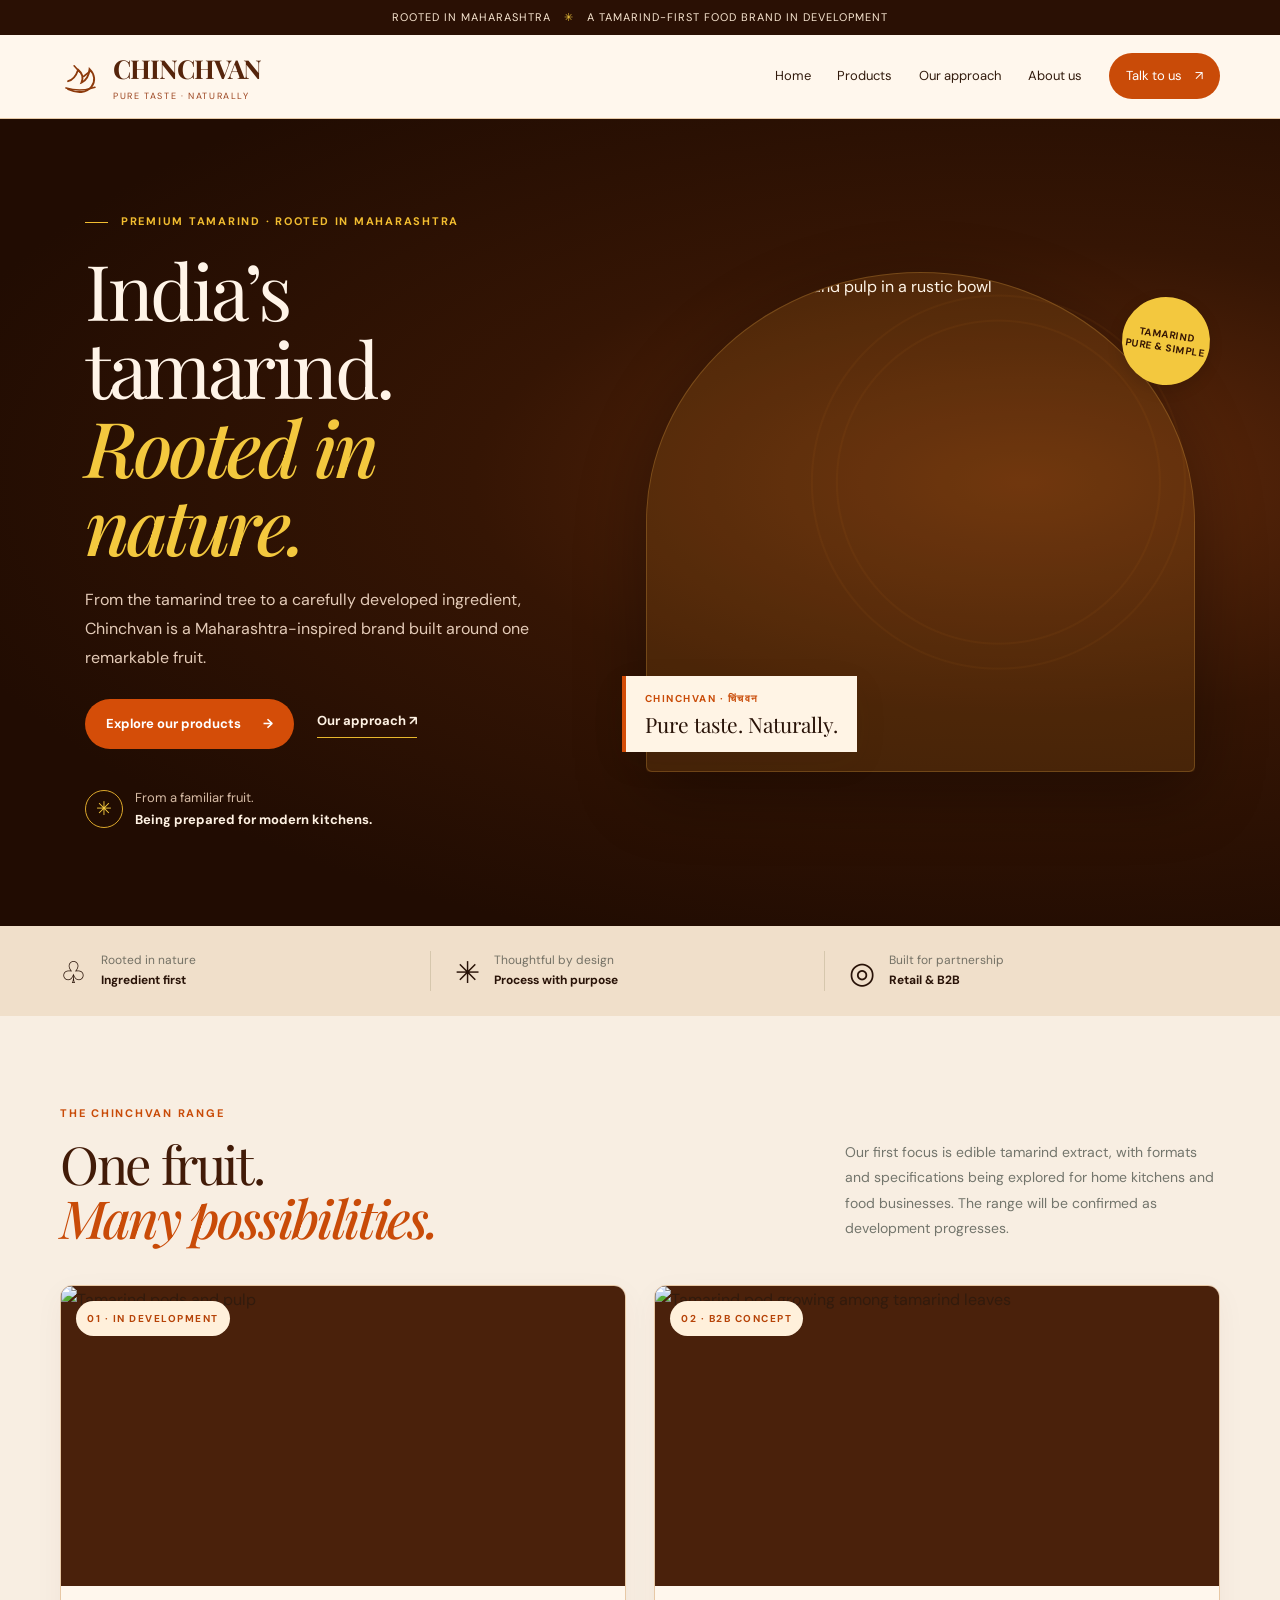
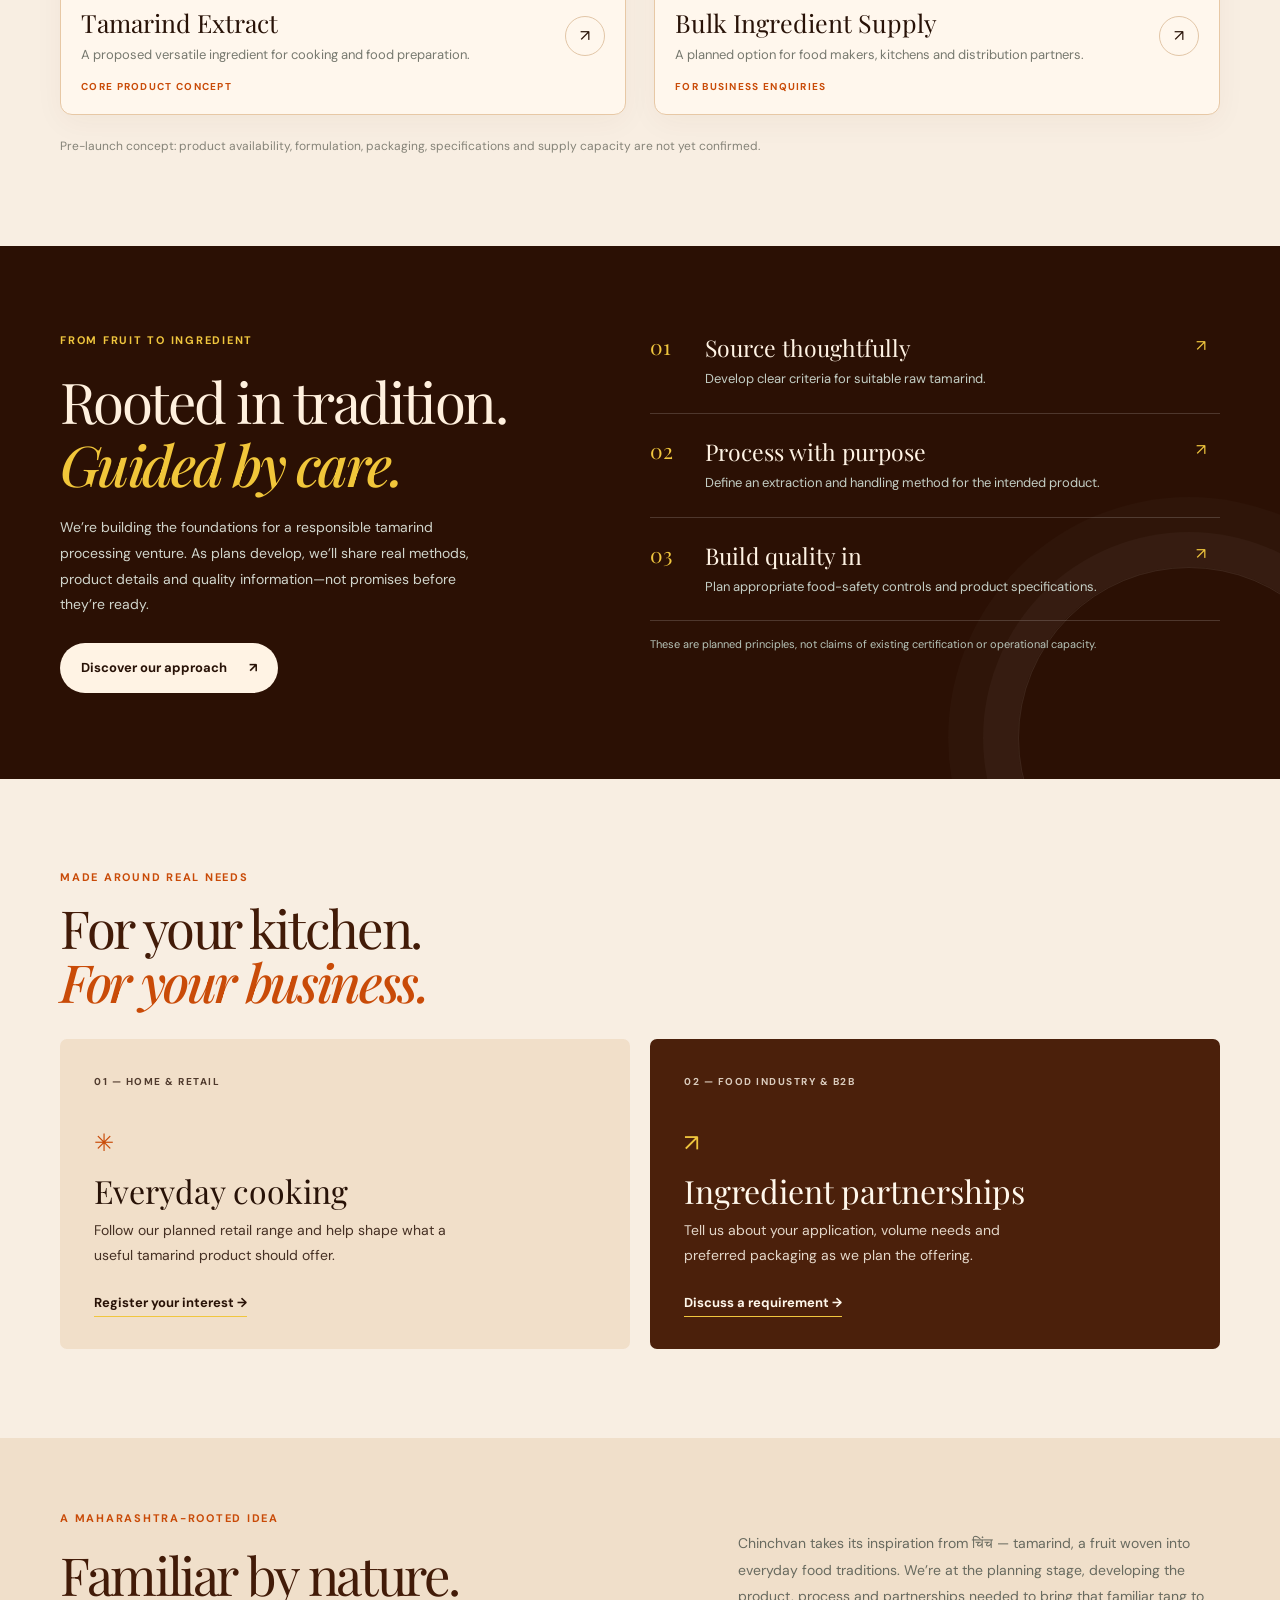
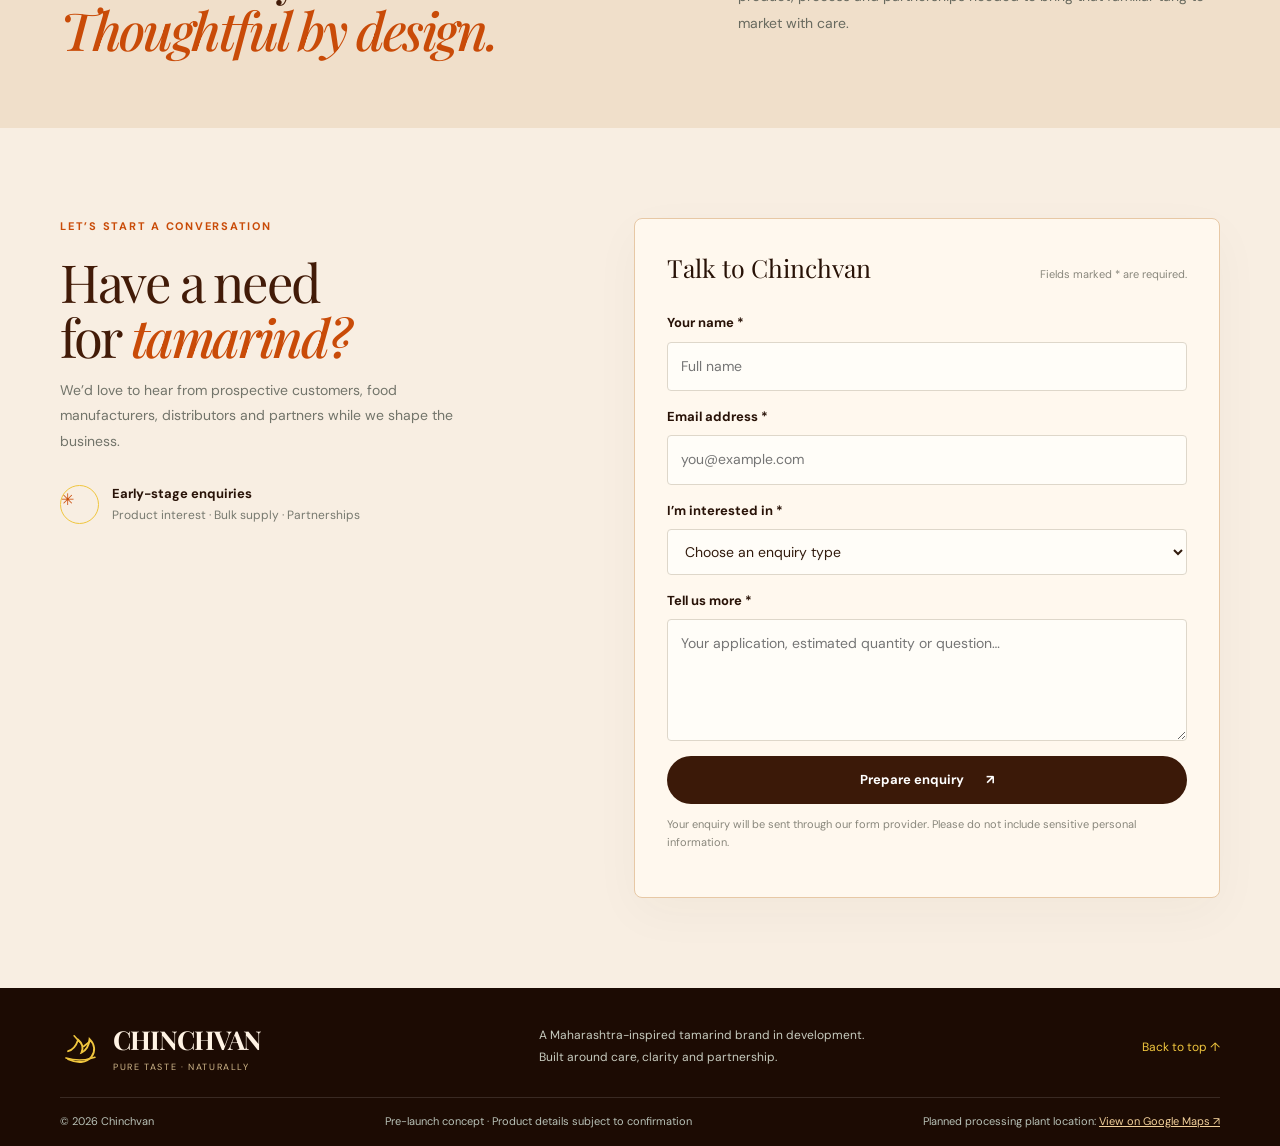
==== index.html @ d528127a "Connect homepage enquiry form to Formspree" ====
<!doctype html>
<html lang="en"><head><meta charset="utf-8"><meta name="viewport" content="width=device-width,initial-scale=1"><meta name="theme-color" content="#173b2b"><meta name="description" content="Chinchvan is a planned Maharashtra-rooted tamarind ingredients brand, being developed for home kitchens and food businesses."><title>Chinchvan | The Goodness of Nature's Tang</title><link rel="preconnect" href="https://fonts.googleapis.com"><link rel="preconnect" href="https://fonts.gstatic.com" crossorigin><link href="https://fonts.googleapis.com/css2?family=DM+Sans:wght@400;500;600;700&family=Playfair+Display:ital,wght@0,500;0,600;0,700;1,500;1,600&display=swap" rel="stylesheet"><link rel="stylesheet" href="styles.css"><script src="script.js" defer></script></head><body>
<div class="announcement">Rooted in Maharashtra <span aria-hidden="true">✳</span> A tamarind-first food brand in development</div>
<header class="site-header"><a class="brand" href="index.html" aria-label="Chinchvan home"><span class="brand-mark" aria-hidden="true"><svg viewBox="0 0 64 64"><path d="M12 39c8-2 12-8 15-17 6 5 8 12 5 19 7-3 11-10 12-20 8 8 9 18 3 26-7 10-22 10-35 4" fill="none" stroke="currentColor" stroke-width="2.8" stroke-linecap="round"/><path d="M9 49c13 4 29 4 43-1M29 25l-8-9m14 16 10-8" fill="none" stroke="currentColor" stroke-width="2.4" stroke-linecap="round"/></svg></span><span class="brand-copy"><strong>CHINCHVAN</strong><small>PURE TASTE · NATURALLY</small></span></a><button class="menu-toggle" aria-label="Open navigation" aria-expanded="false" aria-controls="primary-nav"><span></span><span></span></button><nav class="nav" id="primary-nav" aria-label="Main navigation"><a href="index.html">Home</a><a href="products.html">Products</a><a href="process.html">Our approach</a><a href="about.html">About us</a><a class="nav-cta" href="contact.html">Talk to us <span aria-hidden="true">↗</span></a></nav></header>
<main>
<section class="hero section-wrap" id="home"><div class="hero-copy"><p class="eyebrow"><span></span> PREMIUM TAMARIND · ROOTED IN MAHARASHTRA</p><h1>India’s tamarind.<br><em>Rooted in nature.</em></h1><p class="hero-text">From the tamarind tree to a carefully developed ingredient, Chinchvan is a Maharashtra-inspired brand built around one remarkable fruit.</p><div class="hero-actions"><a class="button button-rust" href="products.html">Explore our products <span aria-hidden="true">→</span></a><a class="text-link" href="process.html">Our approach <span aria-hidden="true">↗</span></a></div><div class="hero-note"><span class="note-icon" aria-hidden="true">✳</span><span>From a familiar fruit.<br><strong>Being prepared for modern kitchens.</strong></span></div></div>
<div class="hero-visual"><img src="https://images.pexels.com/photos/18495829/pexels-photo-18495829.jpeg?auto=compress&cs=tinysrgb&w=1400" alt="Ripe tamarind pods and pulp in a rustic bowl" fetchpriority="high"><div class="image-label"><span>CHINCHVAN · चिंचवन</span><strong>Pure taste. Naturally.</strong></div><span class="visual-stamp">TAMARIND<br>PURE & SIMPLE</span></div></section>
<section class="trust-strip" aria-label="Our intended principles"><div><span class="principle-icon">♧</span><p>Rooted in nature<br><strong>Ingredient first</strong></p></div><div><span class="principle-icon">✳</span><p>Thoughtful by design<br><strong>Process with purpose</strong></p></div><div><span class="principle-icon">◎</span><p>Built for partnership<br><strong>Retail & B2B</strong></p></div></section>
<section class="section section-wrap products-section"><div class="section-heading"><div><p class="eyebrow">THE CHINCHVAN RANGE</p><h2>One fruit.<br><em>Many possibilities.</em></h2></div><p class="section-intro">Our first focus is edible tamarind extract, with formats and specifications being explored for home kitchens and food businesses. The range will be confirmed as development progresses.</p></div>
<div class="product-grid"><article class="product-card"><div class="product-image"><img src="https://images.pexels.com/photos/18495829/pexels-photo-18495829.jpeg?auto=compress&cs=tinysrgb&w=1400" alt="Tamarind pods and pulp" loading="lazy"><span class="product-index">01 · IN DEVELOPMENT</span></div><div class="product-info"><div><h3>Tamarind Extract</h3><p>A proposed versatile ingredient for cooking and food preparation.</p></div><a href="products.html#extract" aria-label="Learn about planned tamarind extract">↗</a></div><span class="product-tag">CORE PRODUCT CONCEPT</span></article>
<article class="product-card"><div class="product-image"><img src="https://images.pexels.com/photos/15095868/pexels-photo-15095868.jpeg?auto=compress&cs=tinysrgb&w=1400" alt="Tamarind pod growing among tamarind leaves" loading="lazy"><span class="product-index">02 · B2B CONCEPT</span></div><div class="product-info"><div><h3>Bulk Ingredient Supply</h3><p>A planned option for food makers, kitchens and distribution partners.</p></div><a href="contact.html#wholesale" aria-label="Discuss planned bulk supply">↗</a></div><span class="product-tag">FOR BUSINESS ENQUIRIES</span></article></div><p class="disclaimer">Pre-launch concept: product availability, formulation, packaging, specifications and supply capacity are not yet confirmed.</p></section>
<section class="process-section"><div class="section-wrap process-layout"><div class="process-copy"><p class="eyebrow eyebrow-light">FROM FRUIT TO INGREDIENT</p><h2>Rooted in tradition.<br><em>Guided by care.</em></h2><p>We’re building the foundations for a responsible tamarind processing venture. As plans develop, we’ll share real methods, product details and quality information—not promises before they’re ready.</p><a class="button button-light" href="process.html">Discover our approach <span aria-hidden="true">↗</span></a></div><div class="process-list"><article><span>01</span><div><h3>Source thoughtfully</h3><p>Develop clear criteria for suitable raw tamarind.</p></div><span class="process-symbol">↗</span></article><article><span>02</span><div><h3>Process with purpose</h3><p>Define an extraction and handling method for the intended product.</p></div><span class="process-symbol">↗</span></article><article><span>03</span><div><h3>Build quality in</h3><p>Plan appropriate food-safety controls and product specifications.</p></div><span class="process-symbol">↗</span></article><p class="process-footnote">These are planned principles, not claims of existing certification or operational capacity.</p></div></div></section>
<section class="section section-wrap audience-section"><div class="section-heading"><div><p class="eyebrow">MADE AROUND REAL NEEDS</p><h2>For your kitchen.<br><em>For your business.</em></h2></div></div><div class="audience-grid"><article class="audience-card audience-retail"><span class="audience-number">01 — HOME & RETAIL</span><div><span class="audience-icon">✳</span><h3>Everyday cooking</h3><p>Follow our planned retail range and help shape what a useful tamarind product should offer.</p><a href="contact.html" class="text-link">Register your interest →</a></div></article><article class="audience-card audience-business"><span class="audience-number">02 — FOOD INDUSTRY & B2B</span><div><span class="audience-icon">↗</span><h3>Ingredient partnerships</h3><p>Tell us about your application, volume needs and preferred packaging as we plan the offering.</p><a href="contact.html#wholesale" class="text-link text-link-light">Discuss a requirement →</a></div></article></div></section>
<section class="about-band"><div class="section-wrap about-layout"><div><p class="eyebrow">A MAHARASHTRA-ROOTED IDEA</p><h2>Familiar by nature.<br><em>Thoughtful by design.</em></h2></div><p>Chinchvan takes its inspiration from चिंच — tamarind, a fruit woven into everyday food traditions. We’re at the planning stage, developing the product, process and partnerships needed to bring that familiar tang to market with care.</p></div></section>
<section class="section section-wrap contact-section"><div class="contact-copy"><p class="eyebrow">LET’S START A CONVERSATION</p><h2>Have a need<br>for <em>tamarind?</em></h2><p>We’d love to hear from prospective customers, food manufacturers, distributors and partners while we shape the business.</p><div class="contact-detail"><span class="contact-icon">✳</span><div><strong>Early-stage enquiries</strong><span>Product interest · Bulk supply · Partnerships</span></div></div></div><form class="enquiry-form" id="enquiry-form" action="https://formspree.io/f/mljgzvlg" method="POST"><div class="form-heading"><h3>Talk to Chinchvan</h3><p>Fields marked * are required.</p></div><div class="field-row"><label for="name">Your name *</label><input id="name" name="name" autocomplete="name" required maxlength="100" placeholder="Full name"></div><div class="field-row"><label for="email">Email address *</label><input id="email" name="email" type="email" autocomplete="email" required maxlength="254" placeholder="you@example.com"></div><div class="field-row"><label for="enquiry-type">I’m interested in *</label><select id="enquiry-type" name="enquiryType" required><option value="">Choose an enquiry type</option><option>Retail product updates</option><option>Bulk / wholesale supply</option><option>Distribution partnership</option><option>Other collaboration</option></select></div><div class="field-row"><label for="message">Tell us more *</label><textarea id="message" name="message" rows="4" required maxlength="2000" placeholder="Your application, estimated quantity or question…"></textarea></div><button class="button button-dark form-submit" type="submit">Prepare enquiry <span aria-hidden="true">↗</span></button><p class="form-note">Your enquiry will be sent through our form provider. Please do not include sensitive personal information.</p><p class="form-status" id="form-status" role="status" aria-live="polite"></p></form></section>
</main><footer class="site-footer"><div class="footer-main section-wrap"><a class="brand brand-footer" href="index.html"><span class="brand-mark" aria-hidden="true"><svg viewBox="0 0 64 64"><path d="M12 39c8-2 12-8 15-17 6 5 8 12 5 19 7-3 11-10 12-20 8 8 9 18 3 26-7 10-22 10-35 4" fill="none" stroke="currentColor" stroke-width="2.8" stroke-linecap="round"/><path d="M9 49c13 4 29 4 43-1M29 25l-8-9m14 16 10-8" fill="none" stroke="currentColor" stroke-width="2.4" stroke-linecap="round"/></svg></span><span class="brand-copy"><strong>CHINCHVAN</strong><small>PURE TASTE · NATURALLY</small></span></a><p>A Maharashtra-inspired tamarind brand in development.<br>Built around care, clarity and partnership.</p><a href="#home" class="back-top">Back to top ↑</a></div><div class="footer-bottom section-wrap"><span>© <span id="year"></span> Chinchvan</span><span>Pre-launch concept · Product details subject to confirmation</span><span class="footer-location">Planned processing plant location: <a href="https://maps.app.goo.gl/dBWkEn4kWR463iwU6" target="_blank" rel="noopener noreferrer">View on Google Maps ↗</a></span></div></footer></body></html>
---- styles.css ----
:root{--forest:#173b2b;--deep:#0f2c20;--ivory:#fbf5e8;--paper:#fffaf0;--rust:#9b431e;--gold:#d8a45e;--tamarind:#552a1d;--ink:#243126;--muted:#6c7165;--line:#ded3bf;--serif:"Playfair Display",Georgia,serif;--sans:"DM Sans",Arial,sans-serif;--wrap:1180px}*{box-sizing:border-box}html{scroll-behavior:smooth;scroll-padding-top:100px}body{margin:0;background:var(--paper);color:var(--ink);font:15px/1.65 var(--sans);-webkit-font-smoothing:antialiased}img{display:block;max-width:100%}a{color:inherit;text-decoration:none}button,input,textarea,select{font:inherit}.announcement{padding:7px 18px;text-align:center;background:var(--deep);color:#fff3df;font-size:10px;letter-spacing:.11em;text-transform:uppercase}.announcement span{color:var(--gold);padding:0 9px}.site-header{height:84px;display:flex;align-items:center;justify-content:space-between;padding:0 max(28px,calc((100% - var(--wrap))/2));background:var(--paper);position:sticky;top:0;z-index:20;border-bottom:1px solid #173b2b12}.brand{display:inline-flex;align-items:center;gap:10px}.brand-mark{width:43px;height:43px;display:grid;place-items:center;color:var(--forest)}.brand-mark svg{width:100%;height:100%;fill:none}.brand-copy{display:grid;line-height:1.15;gap:5px}.brand-copy strong{font:700 25px var(--serif);letter-spacing:-.04em;color:var(--forest)}.brand-copy small{font-size:8px;letter-spacing:.18em;color:var(--tamarind)}.nav{display:flex;align-items:center;gap:30px;font-size:12px}.nav>a:not(.nav-cta):hover,.text-link:hover{color:var(--rust)}.nav-cta{background:var(--forest);color:white;padding:12px 18px;border-radius:30px}.nav-cta span{padding-left:10px}.menu-toggle{display:none}.section-wrap{width:min(var(--wrap),calc(100% - 64px));margin-inline:auto}.hero{display:grid;grid-template-columns:.86fr 1.14fr;gap:48px;align-items:center;padding-top:48px;padding-bottom:55px;min-height:560px}.hero-copy{padding:18px 0}.eyebrow{font-size:10px;font-weight:700;letter-spacing:.16em;color:var(--rust);margin:0 0 19px}.eyebrow>span{display:inline-block;width:23px;height:1px;background:var(--rust);vertical-align:middle;margin-right:8px}.hero h1,.section-heading h2,.process-copy h2,.about-layout h2,.contact-copy h2{font:clamp(46px,5.1vw,72px)/1.04 var(--serif);letter-spacing:-.045em;margin:0;color:var(--forest)}h1 em,h2 em{font-weight:500;color:var(--rust)}.hero-text{max-width:430px;color:#646b5f;font-size:14px;line-height:1.9;margin:23px 0 26px}.hero-actions{display:flex;align-items:center;gap:23px;flex-wrap:wrap}.button{display:inline-flex;align-items:center;justify-content:center;gap:22px;padding:14px 20px;border:1px solid transparent;font-size:11px;font-weight:700;cursor:pointer;transition:transform .2s,background .2s;border-radius:30px}.button:hover{transform:translateY(-2px)}.button-dark{background:var(--forest);color:white}.button-rust{background:var(--rust);color:white}.button-rust:hover{background:#7e3518}.button-light{background:var(--ivory);color:var(--forest)}.text-link{font-size:11px;font-weight:700;border-bottom:1px solid var(--gold);padding-bottom:5px}.hero-note{display:flex;align-items:center;gap:12px;margin-top:38px;color:#77796f;font-size:11px;line-height:1.7}.hero-note strong{color:var(--forest)}.note-icon{display:grid;place-items:center;width:38px;height:38px;border:1px solid var(--gold);border-radius:50%;color:var(--rust);font-size:19px}.hero-visual{height:450px;position:relative}.hero-visual:before{content:"";position:absolute;inset:18px -12px -12px 18px;background:#e7d8b9;border-radius:48% 4px 4px 4px}.hero-visual>img{position:relative;width:100%;height:100%;object-fit:cover;border-radius:48% 4px 4px 4px;box-shadow:0 22px 50px #37251718}.image-label{position:absolute;left:-20px;bottom:18px;background:var(--ivory);padding:15px 23px;min-width:220px;box-shadow:0 10px 35px #33271912}.image-label span,.product-index{display:block;font-size:8px;letter-spacing:.15em;color:var(--rust);font-weight:700}.image-label strong{display:block;font:20px var(--serif);color:var(--forest);margin-top:3px}.visual-stamp{position:absolute;right:-15px;top:25px;width:82px;height:82px;border-radius:50%;background:var(--gold);color:var(--deep);display:grid;place-items:center;text-align:center;font-size:9px;font-weight:700;line-height:1.3;letter-spacing:.06em;transform:rotate(9deg);box-shadow:0 5px 15px #0002}.trust-strip{display:grid;grid-template-columns:repeat(3,1fr);background:#efe5d1;padding:23px max(32px,calc((100% - var(--wrap))/2));gap:24px}.trust-strip>div{display:flex;align-items:center;gap:14px;border-right:1px solid #d6c7ad}.trust-strip>div:last-child{border:0}.principle-icon{font:30px var(--serif);color:var(--forest)}.trust-strip p{font-size:11px;line-height:1.5;color:#747165;margin:0}.trust-strip strong{color:var(--forest)}.section{padding-top:92px;padding-bottom:92px}.section-heading{display:flex;justify-content:space-between;align-items:end;gap:40px;margin-bottom:36px}.section-heading .eyebrow{margin-bottom:13px}.section-heading h2,.about-layout h2,.contact-copy h2{font-size:clamp(39px,4.1vw,56px)}.section-intro{max-width:375px;color:#73756c;font-size:12px;line-height:1.9;margin:0 0 4px}.product-grid{display:grid;grid-template-columns:1fr 1fr;gap:25px}.product-card{min-width:0;background:#fffdf7;border-radius:10px;overflow:hidden;box-shadow:0 8px 30px #56331a0b}.product-image{height:285px;position:relative;overflow:hidden;background:#e5ddce}.product-image img{width:100%;height:100%;object-fit:cover;transition:transform .6s}.product-card:hover .product-image img{transform:scale(1.04)}.product-index{position:absolute;top:15px;left:15px;background:var(--paper);padding:9px 11px;border-radius:20px}.product-info{display:flex;justify-content:space-between;gap:20px;padding:17px 18px 10px}.product-info h3{font:23px var(--serif);color:var(--forest);margin:0 0 5px}.product-info p{font-size:11px;color:#77796f;margin:0}.product-info>a{flex-shrink:0;align-self:center;display:grid;place-items:center;border:1px solid var(--line);width:35px;height:35px;border-radius:50%;color:var(--forest)}.product-tag{display:block;padding:0 18px 17px;font-size:8px;letter-spacing:.13em;color:var(--rust);font-weight:700}.disclaimer{margin:21px 0 0;font-size:10px;color:#858378}.process-section{background:var(--forest);color:var(--ivory);padding:82px 0;position:relative;overflow:hidden}.process-section:after{content:"";position:absolute;right:-80px;bottom:-130px;width:340px;height:340px;border:1px solid #ffffff17;border-radius:50%;box-shadow:0 0 0 35px #ffffff08,0 0 0 70px #ffffff05;pointer-events:none}.process-layout{display:grid;grid-template-columns:.9fr 1fr;gap:80px;position:relative;z-index:1}.eyebrow-light{color:var(--gold)}.process-copy h2{font:clamp(39px,4vw,54px)/1.12 var(--serif);color:var(--ivory);margin:0 0 20px}.process-copy h2 em{color:#e0b87c}.process-copy>p:not(.eyebrow){max-width:420px;color:#d1d5cc;font-size:12px;line-height:1.9;margin-bottom:25px}.process-list article{display:grid;grid-template-columns:35px 1fr 25px;gap:15px;padding:20px 0;border-bottom:1px solid #ffffff2a}.process-list article:first-child{padding-top:0}.process-list article>span:first-child{font:21px var(--serif);color:var(--gold)}.process-list h3{font:21px var(--serif);margin:0 0 5px;color:var(--ivory)}.process-list p{margin:0;color:#c4cec5;font-size:11px;line-height:1.8}.process-symbol{color:var(--gold)}.process-list .process-footnote{font-size:9px;color:#b7c4b9;margin-top:14px}.audience-section{padding-bottom:90px}.audience-section .section-heading{margin-bottom:30px}.audience-grid{display:grid;grid-template-columns:1fr 1fr;gap:20px}.audience-card{min-height:300px;padding:24px 27px;display:flex;flex-direction:column;justify-content:space-between;border-radius:7px}.audience-retail{background:#efe5d1;color:var(--forest)}.audience-business{background:var(--tamarind);color:#fff7eb}.audience-number{font-size:8px;letter-spacing:.15em;font-weight:700;opacity:.8}.audience-card>div{max-width:360px}.audience-icon{font-size:24px;color:var(--rust)}.audience-business .audience-icon{color:var(--gold)}.audience-card h3{font:30px var(--serif);margin:8px 0}.audience-card p{font-size:11px;line-height:1.85;opacity:.85;margin:0 0 19px}.text-link-light{color:#fff7eb;border-color:var(--gold)}.about-band{background:#efe5d1;padding:68px 0}.about-layout{display:grid;grid-template-columns:1fr .8fr;gap:70px;align-items:center}.about-layout h2{margin:0}.about-layout>p{font-size:12px;line-height:2;color:#686a5f;margin:0}.contact-section{display:grid;grid-template-columns:.85fr 1fr;gap:85px;align-items:start}.contact-copy>p:not(.eyebrow){max-width:400px;color:#72746a;font-size:12px;line-height:1.9}.contact-detail{display:flex;gap:13px;align-items:center;margin-top:28px}.contact-icon{display:grid;place-items:center;width:39px;height:39px;border:1px solid var(--gold);border-radius:50%;color:var(--rust)}.contact-detail strong,.contact-detail span{display:block}.contact-detail strong{font-size:11px;color:var(--forest)}.contact-detail div span{font-size:10px;color:#77796f}.enquiry-form{background:#fffdf8;padding:27px;border:1px solid #e8dfcf;border-radius:8px;box-shadow:0 15px 50px #432d1609}.form-heading{display:flex;justify-content:space-between;align-items:baseline;gap:15px;margin-bottom:18px}.form-heading h3{font:23px var(--serif);color:var(--forest);margin:0}.form-heading p,.form-note{font-size:9px;color:#89877c}.field-row{display:grid;gap:6px;margin-bottom:13px}.field-row label{font-size:10px;font-weight:700;color:var(--forest)}.field-row input,.field-row textarea,.field-row select{width:100%;border:1px solid #ded7ca;background:#fffdf8;padding:11px 12px;border-radius:4px;font-size:11px;color:var(--ink);outline-color:var(--gold)}.field-row textarea{resize:vertical}.form-submit{width:100%;border:0}.form-note{line-height:1.7;margin-bottom:0}.form-status{font-size:11px;color:var(--forest)}.site-footer{background:var(--deep);color:#f8f0e1;padding:30px 0 0}.footer-main{display:flex;align-items:center;justify-content:space-between;gap:25px;padding-bottom:25px}.brand-footer .brand-copy strong{color:var(--ivory)}.brand-footer .brand-copy small{color:#d2b98c}.brand-footer .brand-mark{color:var(--gold)}.footer-main>p{font-size:10px;line-height:1.8;color:#c7cbbf;margin:0}.back-top{font-size:10px;color:var(--gold)}.footer-bottom{border-top:1px solid #ffffff20;display:flex;justify-content:space-between;gap:15px;flex-wrap:wrap;padding-top:14px;padding-bottom:15px;font-size:9px;color:#b8c1b7}.footer-location a{text-decoration:underline;color:#f3d19b}.inner-hero{background:#efe5d1;padding:50px 0 55px}.inner-hero h1{font:clamp(42px,5vw,62px)/1.1 var(--serif);color:var(--forest);letter-spacing:-.04em;margin:12px 0 18px}.inner-hero h1 em{color:var(--rust)}.inner-hero .lead{max-width:680px;color:#696c60;font-size:13px;line-height:1.9}.breadcrumb{font-size:10px;color:#77796f;margin-bottom:27px}.breadcrumb a{text-decoration:underline}.content-section{padding:60px 0}.product-detail-grid,.content-grid{display:grid;grid-template-columns:repeat(2,minmax(0,1fr));gap:24px}.product-detail{border:1px solid var(--line);background:#fffdf7;border-radius:8px;overflow:hidden}.product-detail>img{width:100%;height:280px;object-fit:cover}.product-detail-body{padding:24px}.product-detail-body h2,.page-split h2{font:32px var(--serif);color:var(--forest);margin:9px 0 12px}.product-detail-body p,.product-detail-body li,.page-split p{font-size:12px;line-height:1.9;color:#686b60}.product-detail-body ul{padding-left:18px;margin:15px 0 20px}.status-note{margin-top:24px;background:#efe5d1;padding:16px 18px;font-size:11px;line-height:1.8;color:#5f6257;border-left:3px solid var(--rust)}.callout{margin:10px 0 60px;background:var(--forest);color:var(--ivory);padding:32px;display:flex;justify-content:space-between;align-items:center;gap:24px;border-radius:8px}.callout h2{font:30px var(--serif);margin:0 0 6px}.callout p{font-size:11px;color:#d2d6ca;margin:0}.page-split{display:grid;grid-template-columns:1fr 1fr;gap:48px;align-items:center}.page-split img{width:100%;height:360px;object-fit:cover;border-radius:8px}.content-grid{grid-template-columns:repeat(3,minmax(0,1fr));margin-top:20px}.info-card{background:#fffdf7;padding:24px;border:1px solid var(--line);border-radius:7px}.info-card .card-number{font:25px var(--serif);color:var(--rust)}.info-card h3{font:22px var(--serif);color:var(--forest);margin:10px 0 6px}.info-card p{font-size:11px;line-height:1.8;color:#6c7165;margin:0}.contact-page-grid{display:grid;grid-template-columns:.8fr 1fr;gap:40px}.contact-panel{background:var(--forest);color:var(--ivory);padding:30px;border-radius:8px}.contact-panel h2{font:34px var(--serif);margin:0 0 15px}.contact-panel p:not(.eyebrow){font-size:12px;line-height:1.9;color:#d3d8cd}.contact-panel+.enquiry-form{margin:0}.menu-toggle span{display:block;width:22px;height:2px;background:var(--forest);margin:5px}@media(max-width:800px){.site-header{height:74px;padding:0 22px}.menu-toggle{display:block;border:0;background:transparent;padding:8px}.nav{display:none;position:absolute;top:74px;left:0;right:0;background:var(--paper);padding:20px 24px 25px;align-items:stretch;gap:17px;flex-direction:column;border-bottom:1px solid var(--line)}.nav.is-open{display:flex}.nav-cta{text-align:center}.section-wrap{width:calc(100% - 40px)}.hero{grid-template-columns:1fr;gap:28px;padding-top:37px;padding-bottom:45px}.hero h1{font-size:clamp(48px,12vw,68px)}.hero-visual{height:350px;margin-left:10px}.hero-note{margin-top:28px}.trust-strip{padding:22px 20px;gap:12px}.trust-strip>div{gap:8px}.principle-icon{font-size:24px}.trust-strip p{font-size:9px}.section{padding-top:62px;padding-bottom:62px}.section-heading{display:block}.section-intro{margin-top:20px}.product-grid,.audience-grid,.process-layout,.about-layout,.contact-section,.page-split,.contact-page-grid{grid-template-columns:1fr;gap:25px}.product-image{height:245px}.process-section{padding:58px 0}.process-layout{gap:35px}.audience-card{min-height:270px}.about-band{padding:48px 0}.contact-section{gap:30px}.footer-main{align-items:flex-start;flex-wrap:wrap}.footer-main>p{order:3;flex-basis:100%}.footer-bottom{display:grid;gap:8px}.inner-hero{padding:35px 0 40px}.content-section{padding:40px 0}.product-detail-grid,.content-grid{grid-template-columns:1fr}.product-detail>img{height:230px}.page-split img{height:270px}.callout{margin:10px 20px 40px;padding:24px;align-items:flex-start;flex-direction:column}.contact-page-grid{gap:22px}.enquiry-form{padding:20px}}@media(prefers-reduced-motion:reduce){html{scroll-behavior:auto}*,*::before,*::after{transition:none!important}}
/* Chinchvan tamarind-only visual direction */
:root{--forest:#281207;--deep:#1c0b03;--ivory:#fff3e4;--paper:#f8eee2;--rust:#c94b08;--gold:#f0c63e;--tamarind:#421b08;--ink:#321b0d;--line:#e2c6a7}
.announcement{background:#2a1004;color:#f8e6d1}.announcement span{color:#f0c63e}
.site-header{background:#fff7ed;border-bottom-color:#e6c9a7}
.brand-copy strong{color:#55240b}.brand-copy small{color:#9b431e}.brand-mark{color:#8d3a0c}
.nav-cta{background:#c94b08}.nav>a:not(.nav-cta):hover,.text-link:hover{color:#c94b08}
.hero{position:relative;isolation:isolate;max-width:none;width:100%;padding:58px max(32px,calc((100% - 1110px)/2)) 70px;grid-template-columns:.95fr 1.05fr;gap:58px;background:radial-gradient(ellipse at 80% 45%,#612a0b 0,#351504 38%,#210c02 78%);color:#fff5e8;overflow:hidden}
.hero:before{content:"";position:absolute;z-index:-1;inset:0;background:radial-gradient(circle at 78% 45%,transparent 0 160px,#d77b1810 161px 162px,transparent 163px 185px,#d77b1810 186px 187px,transparent 188px);pointer-events:none}
.hero h1{color:#fff4e8;font-size:clamp(52px,6vw,80px)}.hero h1 em{color:#f3c83e}.hero .eyebrow{color:#f2bd30}.hero .eyebrow>span{background:#f2bd30}
.hero-text{color:#e4cbb8;font-size:15px}.hero-note{color:#d6bba5}.hero-note strong{color:#fff2e3}.note-icon{border-color:#dba72b;color:#f3c83e}
.hero .text-link{color:#fff2e3;border-color:#e8b82d}.hero .button-rust{background:#d44d08}.hero-visual{height:490px}.hero-visual:before{inset:0;background:#c27c23;border-radius:50% 50% 4px 4px;opacity:.16}
.hero-visual>img{border-radius:50% 50% 6px 6px;object-position:center;box-shadow:0 20px 70px #0005;border:1px solid #c48c3b55}
.image-label{left:-24px;bottom:20px;background:#fff4e5;border-left:4px solid #d44d08}.visual-stamp{background:#f3c83e;color:#351504}
.trust-strip{background:#f0dfca}.section-heading h2,.about-layout h2,.contact-copy h2{color:#421b08}h1 em,h2 em{color:#c94b08}
.product-card{border:1px solid #e7c8a5;background:#fff7ed;border-radius:12px}.product-image{background:#4a210b}.product-image img{object-position:center 42%}.product-index{background:#fff0db;color:#b64308}
.process-section{background:#2b1004}.process-copy h2{color:#fff0de}.process-copy h2 em{color:#f1c63a}
.audience-retail{background:#f1dfc9}.audience-business{background:#4b200b}.about-band{background:#f0dfca}
.enquiry-form{background:#fff8ee;border-color:#e7c8a5}.button-dark{background:#3b1908}
@media(max-width:800px){.hero{padding:40px 20px 52px;gap:30px}.hero-visual{height:350px}.hero h1{font-size:clamp(47px,11vw,66px)}}


/* Chinchvan responsive polish — readable type, balanced spacing, accessible controls */
:root{
  --wrap:1160px;
  --body-size:16px;
}
body{font-size:var(--body-size);line-height:1.7}
p{overflow-wrap:break-word}
a,button,input,textarea,select{ -webkit-tap-highlight-color:transparent }
a:focus-visible,button:focus-visible,input:focus-visible,textarea:focus-visible,select:focus-visible{
  outline:3px solid #e5a92d;
  outline-offset:3px;
}
.announcement{font-size:11px;line-height:1.5;padding:9px 18px;letter-spacing:.09em}
.site-header{min-height:82px;padding-inline:max(28px,calc((100% - var(--wrap))/2));gap:24px}
.brand{flex-shrink:0}
.brand-copy strong{font-size:26px}
.brand-copy small{font-size:9px}
.nav{gap:clamp(16px,2.1vw,28px);font-size:13px}
.nav-cta{padding:12px 17px;white-space:nowrap}
.hero{min-height:0;padding-top:clamp(54px,6vw,82px);padding-bottom:clamp(58px,6vw,82px);gap:clamp(38px,5vw,70px)}
.hero-copy{min-width:0}
.hero h1{max-width:650px;line-height:1.02}
.hero-text{font-size:16px;line-height:1.8;max-width:470px}
.eyebrow{font-size:11px;line-height:1.6}
.button{min-height:46px;font-size:13px;padding:13px 20px}
.text-link{font-size:13px}
.hero-note{font-size:13px}
.hero-visual{min-width:0;height:clamp(370px,40vw,500px)}
.image-label{padding:14px 19px;max-width:calc(100% - 20px)}
.image-label span,.product-index{font-size:10px}
.image-label strong{font-size:21px}
.visual-stamp{width:88px;height:88px;font-size:10px}
.trust-strip{padding-block:25px}
.trust-strip p{font-size:12px;line-height:1.65}
.principle-icon{flex-shrink:0}
.section{padding-block:clamp(64px,7vw,92px)}
.section-heading{gap:48px;margin-bottom:40px}
.section-intro{font-size:14px;line-height:1.8}
.product-grid{gap:28px}
.product-image{height:clamp(230px,25vw,300px)}
.product-info{padding:20px 20px 12px}
.product-info h3{font-size:25px}
.product-info p{font-size:13px;line-height:1.7}
.product-info>a{width:40px;height:40px}
.product-tag{font-size:10px;padding:0 20px 19px}
.disclaimer{font-size:12px;line-height:1.7}
.process-section{padding-block:clamp(64px,7vw,86px)}
.process-layout{gap:clamp(42px,6vw,82px)}
.process-copy h2{font-size:clamp(42px,4.4vw,58px)}
.process-copy>p:not(.eyebrow){font-size:14px;line-height:1.85}
.process-list article{grid-template-columns:38px minmax(0,1fr) 24px;gap:17px;padding-block:22px}
.process-list h3{font-size:23px}
.process-list p{font-size:13px;line-height:1.75}
.process-list .process-footnote{font-size:11px;line-height:1.7}
.audience-section{padding-bottom:clamp(64px,7vw,90px)}
.audience-card{padding:clamp(24px,3vw,34px);min-height:310px}
.audience-number{font-size:10px}
.audience-card h3{font-size:clamp(28px,2.5vw,34px);line-height:1.2}
.audience-card p{font-size:14px;line-height:1.8}
.about-band{padding-block:clamp(54px,6vw,72px)}
.about-layout{gap:clamp(42px,6vw,76px)}
.about-layout>p{font-size:14px;line-height:1.9}
.contact-section{gap:clamp(38px,6vw,80px)}
.contact-copy>p:not(.eyebrow){font-size:14px;line-height:1.85}
.contact-detail strong{font-size:13px}
.contact-detail div span{font-size:12px}
.enquiry-form{padding:clamp(22px,3vw,32px)}
.form-heading h3{font-size:25px}
.form-heading p,.form-note{font-size:11px;line-height:1.7}
.field-row{gap:7px;margin-bottom:15px}
.field-row label{font-size:13px}
.field-row input,.field-row textarea,.field-row select{font-size:14px;padding:12px 13px;min-height:46px}
.field-row textarea{min-height:112px}
.form-status{font-size:13px;line-height:1.6}
.site-footer{padding-top:34px}
.footer-main>p{font-size:12px;line-height:1.8}
.back-top{font-size:12px}
.footer-bottom{font-size:11px;line-height:1.7}
.inner-hero{padding-block:clamp(40px,5vw,58px)}
.inner-hero h1{font-size:clamp(42px,5.3vw,64px);line-height:1.08}
.inner-hero .lead{font-size:15px;line-height:1.85}
.breadcrumb{font-size:12px;margin-bottom:24px}
.content-section{padding-block:clamp(42px,5vw,64px)}
.product-detail-grid,.content-grid{gap:26px}
.product-detail>img{height:clamp(230px,26vw,310px)}
.product-detail-body{padding:clamp(20px,2.8vw,28px)}
.product-detail-body h2,.page-split h2{font-size:clamp(28px,3vw,35px);line-height:1.2}
.product-detail-body p,.product-detail-body li,.page-split p{font-size:14px;line-height:1.85}
.status-note{font-size:13px;line-height:1.8}
.callout{padding:clamp(24px,3vw,36px)}
.callout h2{font-size:clamp(27px,3vw,34px)}
.callout p{font-size:13px;line-height:1.75}
.page-split{gap:clamp(28px,5vw,52px)}
.page-split img{height:clamp(280px,32vw,390px)}
.info-card{padding:clamp(20px,2.5vw,27px)}
.info-card h3{font-size:24px}
.info-card p{font-size:13px;line-height:1.8}
.contact-page-grid{gap:clamp(24px,4vw,44px)}
.contact-panel{padding:clamp(24px,3vw,34px)}
.contact-panel h2{font-size:clamp(29px,3.2vw,37px);line-height:1.2}
.contact-panel p:not(.eyebrow){font-size:14px;line-height:1.85}

@media(max-width:1000px){
  .site-header{padding-inline:24px}
  .nav{gap:15px;font-size:12px}
  .brand-copy strong{font-size:23px}
  .hero{grid-template-columns:1fr 1fr;gap:32px}
  .hero h1{font-size:clamp(48px,6vw,66px)}
  .hero-visual{height:clamp(340px,43vw,440px)}
  .process-layout{gap:38px}
  .contact-section{gap:34px}
}
@media(max-width:800px){
  .site-header{height:76px;min-height:76px;padding-inline:20px}
  .brand-mark{width:39px;height:39px}
  .brand-copy strong{font-size:23px}
  .brand-copy small{font-size:8px}
  .menu-toggle{min-width:44px;min-height:44px;display:grid;place-content:center}
  .nav{top:76px;padding:18px 22px 24px;gap:8px;font-size:15px}
  .nav>a:not(.nav-cta){padding:10px 2px}
  .nav-cta{margin-top:6px;padding:13px 17px}
  .section-wrap{width:calc(100% - 40px)}
  .hero{grid-template-columns:1fr;padding:42px 20px 48px;gap:28px}
  .hero-copy{padding:0}
  .hero h1{font-size:clamp(48px,10.5vw,68px);max-width:580px}
  .hero-text{font-size:15px;max-width:560px}
  .hero-visual{height:clamp(290px,72vw,420px);margin:0 8px 0 14px}
  .visual-stamp{right:-9px;top:14px;width:76px;height:76px}
  .image-label{left:-12px;bottom:14px;min-width:0;padding:12px 15px}
  .trust-strip{grid-template-columns:1fr;gap:0;padding:8px 20px}
  .trust-strip>div{padding:13px 0;border-right:0;border-bottom:1px solid #d6c7ad}
  .trust-strip>div:last-child{border-bottom:0}
  .trust-strip p{font-size:13px}
  .section{padding-block:58px}
  .section-heading{display:block;margin-bottom:27px}
  .section-heading h2,.about-layout h2,.contact-copy h2{font-size:clamp(37px,8vw,48px)}
  .section-intro{font-size:14px;margin-top:16px}
  .product-grid,.audience-grid,.process-layout,.about-layout,.contact-section,.page-split,.contact-page-grid{grid-template-columns:minmax(0,1fr);gap:24px}
  .product-grid{gap:20px}
  .product-image{height:clamp(220px,62vw,330px)}
  .product-info h3{font-size:24px}
  .product-info p{font-size:13px}
  .process-section{padding-block:54px}
  .process-layout{gap:34px}
  .process-copy h2{font-size:clamp(38px,8vw,48px)}
  .process-list article{grid-template-columns:32px minmax(0,1fr) 18px;gap:12px;padding-block:18px}
  .process-list h3{font-size:22px}
  .process-list p{font-size:13px}
  .audience-section{padding-bottom:58px}
  .audience-card{min-height:270px;padding:25px}
  .audience-card h3{font-size:29px}
  .audience-card p{font-size:14px}
  .about-band{padding-block:46px}
  .about-layout{gap:18px}
  .contact-section{gap:25px}
  .footer-main{align-items:flex-start;flex-wrap:wrap}
  .footer-main>p{order:3;flex-basis:100%}
  .inner-hero{padding-block:34px}
  .inner-hero h1{font-size:clamp(40px,9vw,54px)}
  .inner-hero .lead{font-size:14px}
  .breadcrumb{margin-bottom:20px}
  .content-section{padding-block:36px}
  .product-detail-grid,.content-grid{grid-template-columns:minmax(0,1fr);gap:20px}
  .product-detail>img{height:clamp(220px,60vw,310px)}
  .product-detail-body{padding:22px}
  .page-split{gap:22px}
  .page-split img{height:clamp(230px,62vw,320px)}
  .callout{margin:8px 20px 34px;padding:23px;gap:16px}
  .callout h2{font-size:28px}
  .contact-panel{padding:24px}
  .enquiry-form{padding:22px}
}
@media(max-width:420px){
  .announcement{font-size:9px;letter-spacing:.055em;padding:8px 10px}
  .site-header{padding-inline:14px}
  .brand{gap:7px}
  .brand-mark{width:34px;height:34px}
  .brand-copy strong{font-size:20px}
  .brand-copy small{font-size:7px;letter-spacing:.13em}
  .section-wrap{width:calc(100% - 32px)}
  .hero{padding:35px 16px 42px}
  .hero h1{font-size:clamp(43px,11vw,51px)}
  .hero .eyebrow{font-size:9px;letter-spacing:.11em}
  .hero-actions{gap:15px}
  .button{width:100%;justify-content:space-between}
  .hero-visual{height:275px;margin-left:10px}
  .image-label strong{font-size:18px}
  .visual-stamp{width:68px;height:68px;font-size:9px}
  .section{padding-block:48px}
  .section-heading h2,.about-layout h2,.contact-copy h2{font-size:36px}
  .product-info{gap:10px;padding:16px 14px 10px}
  .product-tag{padding-inline:14px}
  .audience-card{min-height:250px;padding:22px}
  .enquiry-form{padding:18px}
  .form-heading{align-items:flex-start;flex-direction:column;gap:4px}
  .footer-bottom{font-size:10px}
}
@media(prefers-reduced-motion:reduce){
  html{scroll-behavior:auto}
  *,*::before,*::after{animation-duration:.01ms!important;animation-iteration-count:1!important;transition-duration:.01ms!important}
}
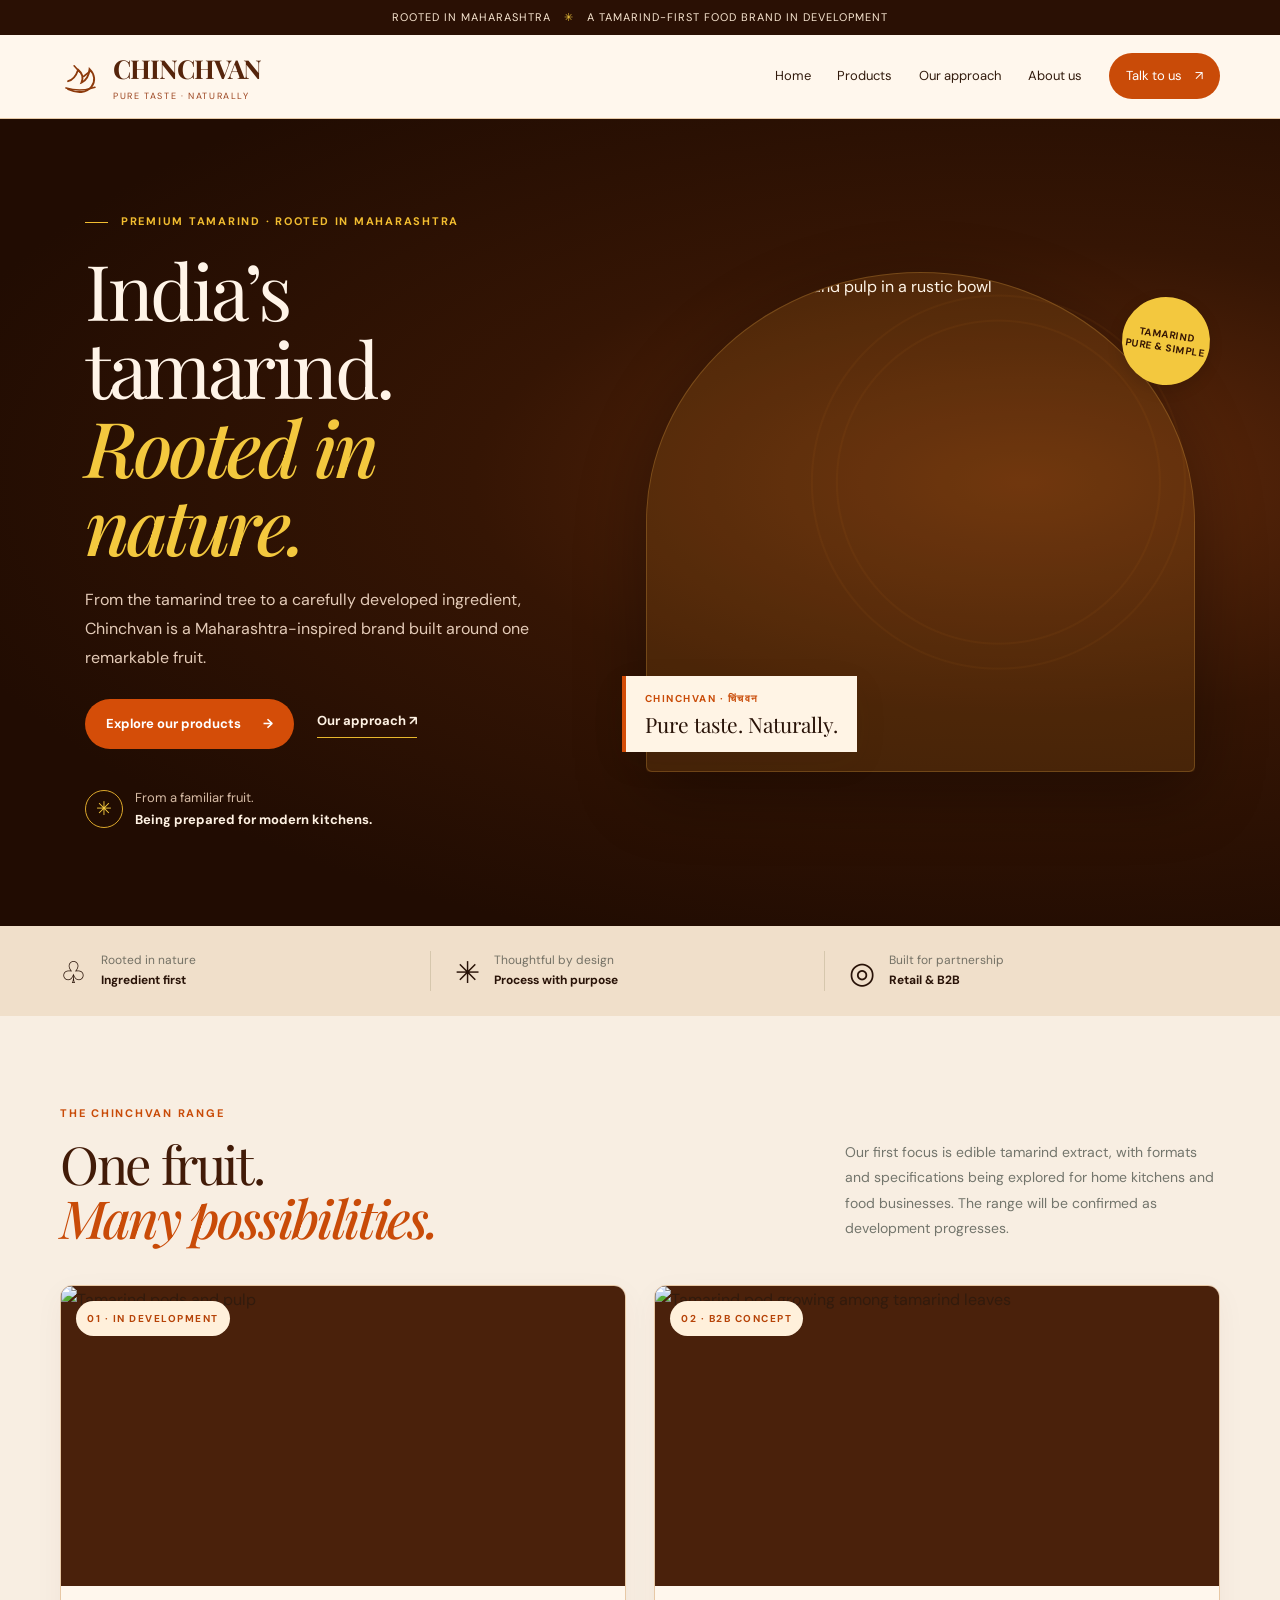
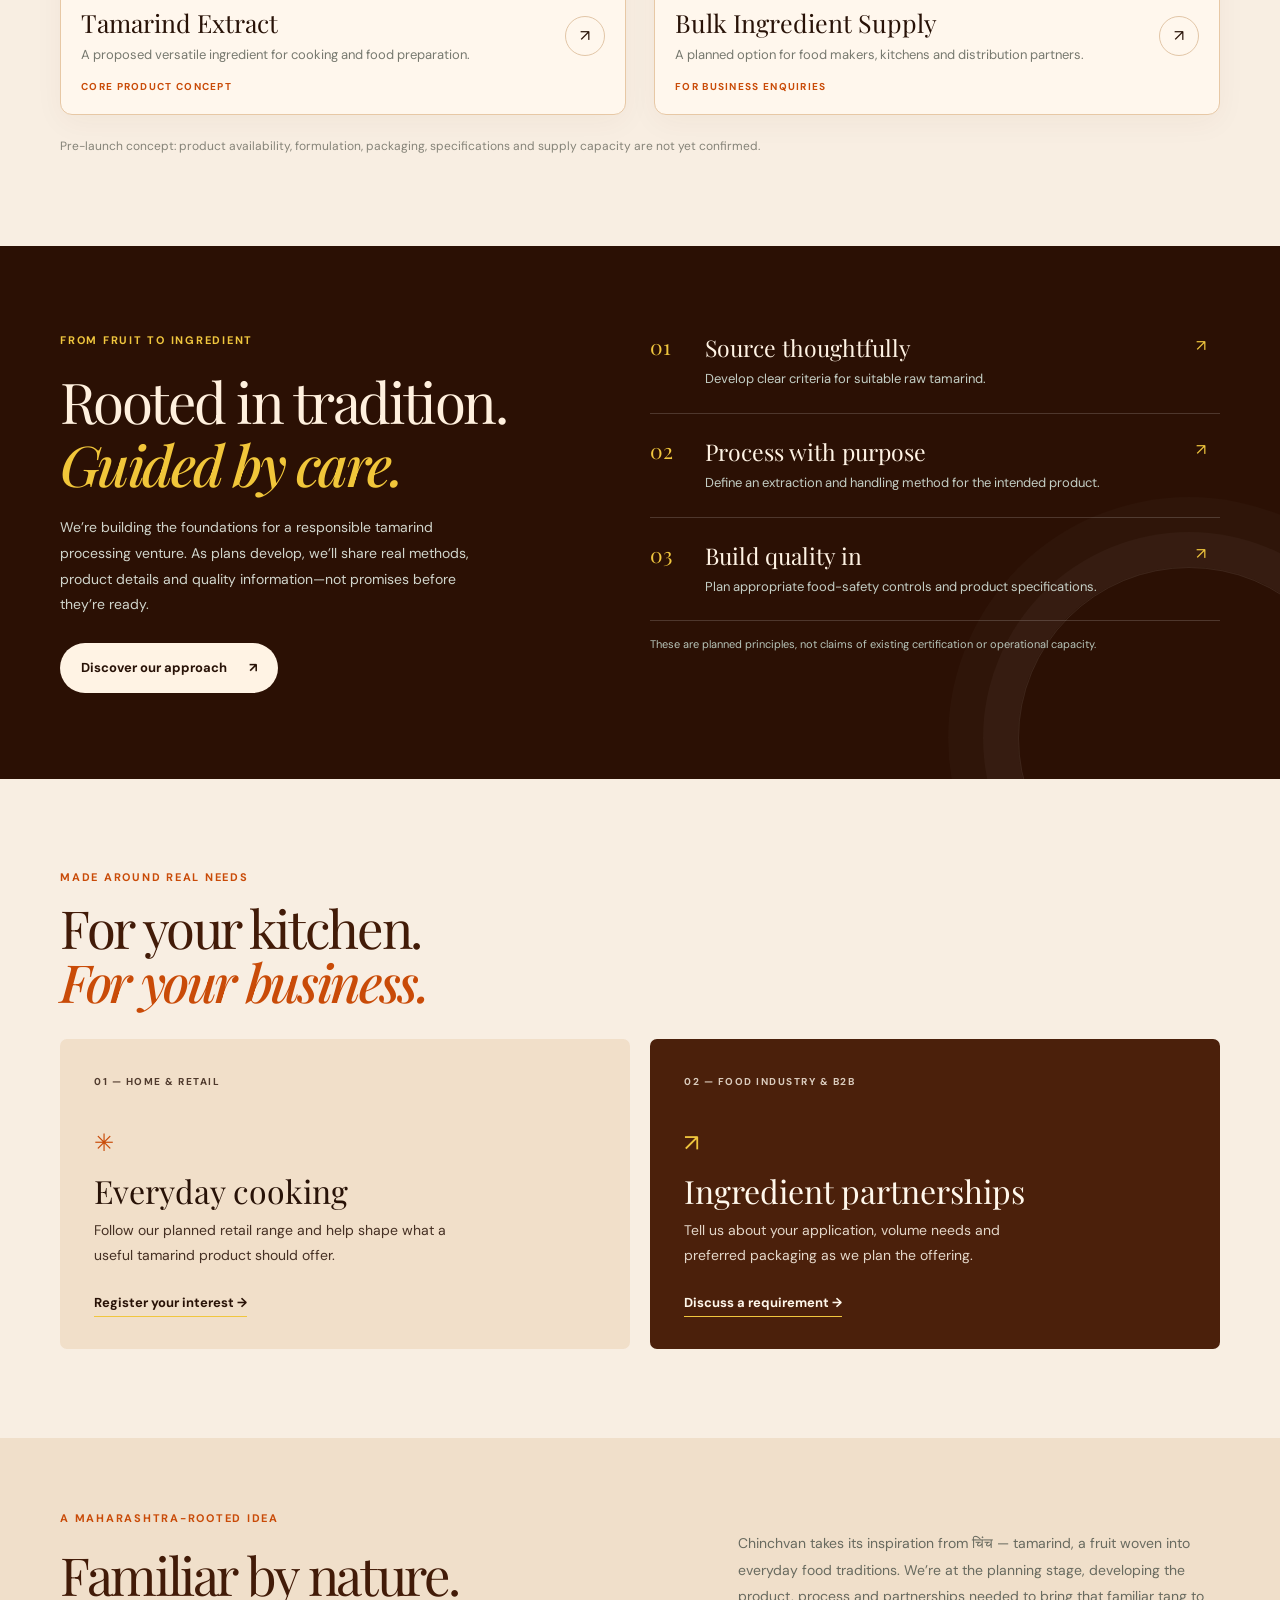
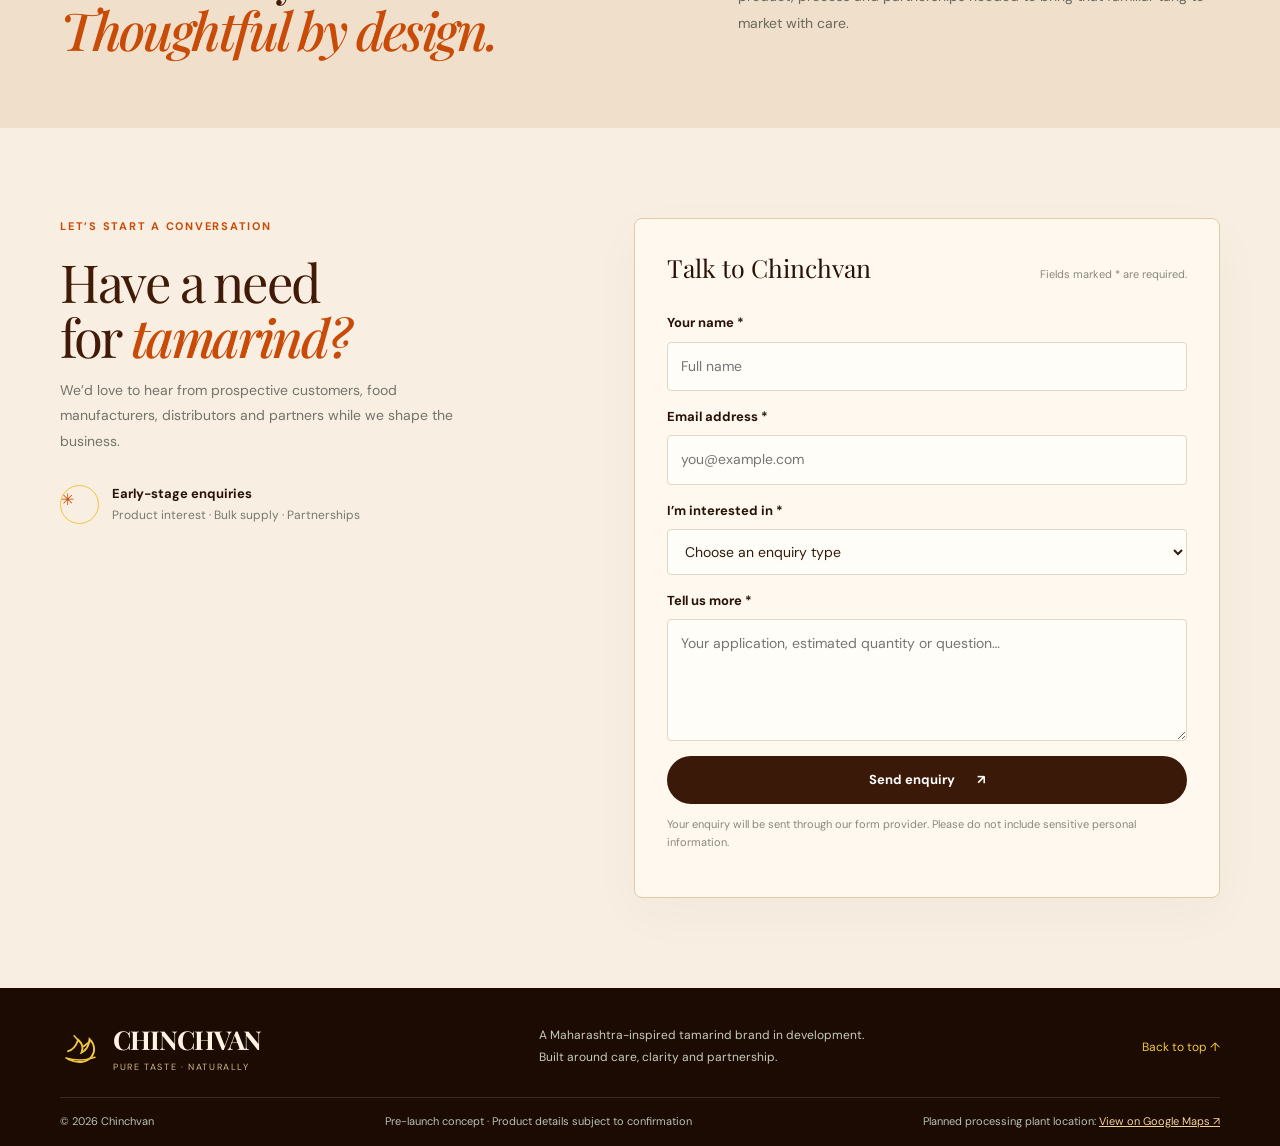
==== commit 8d386949: "Clarify Chinchvan enquiry form submit action" ====
--- a/index.html
+++ b/index.html
@@ -12,5 +12,5 @@
 <section class="process-section"><div class="section-wrap process-layout"><div class="process-copy"><p class="eyebrow eyebrow-light">FROM FRUIT TO INGREDIENT</p><h2>Rooted in tradition.<br><em>Guided by care.</em></h2><p>We’re building the foundations for a responsible tamarind processing venture. As plans develop, we’ll share real methods, product details and quality information—not promises before they’re ready.</p><a class="button button-light" href="process.html">Discover our approach <span aria-hidden="true">↗</span></a></div><div class="process-list"><article><span>01</span><div><h3>Source thoughtfully</h3><p>Develop clear criteria for suitable raw tamarind.</p></div><span class="process-symbol">↗</span></article><article><span>02</span><div><h3>Process with purpose</h3><p>Define an extraction and handling method for the intended product.</p></div><span class="process-symbol">↗</span></article><article><span>03</span><div><h3>Build quality in</h3><p>Plan appropriate food-safety controls and product specifications.</p></div><span class="process-symbol">↗</span></article><p class="process-footnote">These are planned principles, not claims of existing certification or operational capacity.</p></div></div></section>
 <section class="section section-wrap audience-section"><div class="section-heading"><div><p class="eyebrow">MADE AROUND REAL NEEDS</p><h2>For your kitchen.<br><em>For your business.</em></h2></div></div><div class="audience-grid"><article class="audience-card audience-retail"><span class="audience-number">01 — HOME & RETAIL</span><div><span class="audience-icon">✳</span><h3>Everyday cooking</h3><p>Follow our planned retail range and help shape what a useful tamarind product should offer.</p><a href="contact.html" class="text-link">Register your interest →</a></div></article><article class="audience-card audience-business"><span class="audience-number">02 — FOOD INDUSTRY & B2B</span><div><span class="audience-icon">↗</span><h3>Ingredient partnerships</h3><p>Tell us about your application, volume needs and preferred packaging as we plan the offering.</p><a href="contact.html#wholesale" class="text-link text-link-light">Discuss a requirement →</a></div></article></div></section>
 <section class="about-band"><div class="section-wrap about-layout"><div><p class="eyebrow">A MAHARASHTRA-ROOTED IDEA</p><h2>Familiar by nature.<br><em>Thoughtful by design.</em></h2></div><p>Chinchvan takes its inspiration from चिंच — tamarind, a fruit woven into everyday food traditions. We’re at the planning stage, developing the product, process and partnerships needed to bring that familiar tang to market with care.</p></div></section>
-<section class="section section-wrap contact-section"><div class="contact-copy"><p class="eyebrow">LET’S START A CONVERSATION</p><h2>Have a need<br>for <em>tamarind?</em></h2><p>We’d love to hear from prospective customers, food manufacturers, distributors and partners while we shape the business.</p><div class="contact-detail"><span class="contact-icon">✳</span><div><strong>Early-stage enquiries</strong><span>Product interest · Bulk supply · Partnerships</span></div></div></div><form class="enquiry-form" id="enquiry-form" action="https://formspree.io/f/mljgzvlg" method="POST"><div class="form-heading"><h3>Talk to Chinchvan</h3><p>Fields marked * are required.</p></div><div class="field-row"><label for="name">Your name *</label><input id="name" name="name" autocomplete="name" required maxlength="100" placeholder="Full name"></div><div class="field-row"><label for="email">Email address *</label><input id="email" name="email" type="email" autocomplete="email" required maxlength="254" placeholder="you@example.com"></div><div class="field-row"><label for="enquiry-type">I’m interested in *</label><select id="enquiry-type" name="enquiryType" required><option value="">Choose an enquiry type</option><option>Retail product updates</option><option>Bulk / wholesale supply</option><option>Distribution partnership</option><option>Other collaboration</option></select></div><div class="field-row"><label for="message">Tell us more *</label><textarea id="message" name="message" rows="4" required maxlength="2000" placeholder="Your application, estimated quantity or question…"></textarea></div><button class="button button-dark form-submit" type="submit">Prepare enquiry <span aria-hidden="true">↗</span></button><p class="form-note">Your enquiry will be sent through our form provider. Please do not include sensitive personal information.</p><p class="form-status" id="form-status" role="status" aria-live="polite"></p></form></section>
+<section class="section section-wrap contact-section"><div class="contact-copy"><p class="eyebrow">LET’S START A CONVERSATION</p><h2>Have a need<br>for <em>tamarind?</em></h2><p>We’d love to hear from prospective customers, food manufacturers, distributors and partners while we shape the business.</p><div class="contact-detail"><span class="contact-icon">✳</span><div><strong>Early-stage enquiries</strong><span>Product interest · Bulk supply · Partnerships</span></div></div></div><form class="enquiry-form" id="enquiry-form" action="https://formspree.io/f/mljgzvlg" method="POST"><div class="form-heading"><h3>Talk to Chinchvan</h3><p>Fields marked * are required.</p></div><div class="field-row"><label for="name">Your name *</label><input id="name" name="name" autocomplete="name" required maxlength="100" placeholder="Full name"></div><div class="field-row"><label for="email">Email address *</label><input id="email" name="email" type="email" autocomplete="email" required maxlength="254" placeholder="you@example.com"></div><div class="field-row"><label for="enquiry-type">I’m interested in *</label><select id="enquiry-type" name="enquiryType" required><option value="">Choose an enquiry type</option><option>Retail product updates</option><option>Bulk / wholesale supply</option><option>Distribution partnership</option><option>Other collaboration</option></select></div><div class="field-row"><label for="message">Tell us more *</label><textarea id="message" name="message" rows="4" required maxlength="2000" placeholder="Your application, estimated quantity or question…"></textarea></div><button class="button button-dark form-submit" type="submit">Send enquiry <span aria-hidden="true">↗</span></button><p class="form-note">Your enquiry will be sent through our form provider. Please do not include sensitive personal information.</p><p class="form-status" id="form-status" role="status" aria-live="polite"></p></form></section>
 </main><footer class="site-footer"><div class="footer-main section-wrap"><a class="brand brand-footer" href="index.html"><span class="brand-mark" aria-hidden="true"><svg viewBox="0 0 64 64"><path d="M12 39c8-2 12-8 15-17 6 5 8 12 5 19 7-3 11-10 12-20 8 8 9 18 3 26-7 10-22 10-35 4" fill="none" stroke="currentColor" stroke-width="2.8" stroke-linecap="round"/><path d="M9 49c13 4 29 4 43-1M29 25l-8-9m14 16 10-8" fill="none" stroke="currentColor" stroke-width="2.4" stroke-linecap="round"/></svg></span><span class="brand-copy"><strong>CHINCHVAN</strong><small>PURE TASTE · NATURALLY</small></span></a><p>A Maharashtra-inspired tamarind brand in development.<br>Built around care, clarity and partnership.</p><a href="#home" class="back-top">Back to top ↑</a></div><div class="footer-bottom section-wrap"><span>© <span id="year"></span> Chinchvan</span><span>Pre-launch concept · Product details subject to confirmation</span><span class="footer-location">Planned processing plant location: <a href="https://maps.app.goo.gl/dBWkEn4kWR463iwU6" target="_blank" rel="noopener noreferrer">View on Google Maps ↗</a></span></div></footer></body></html>
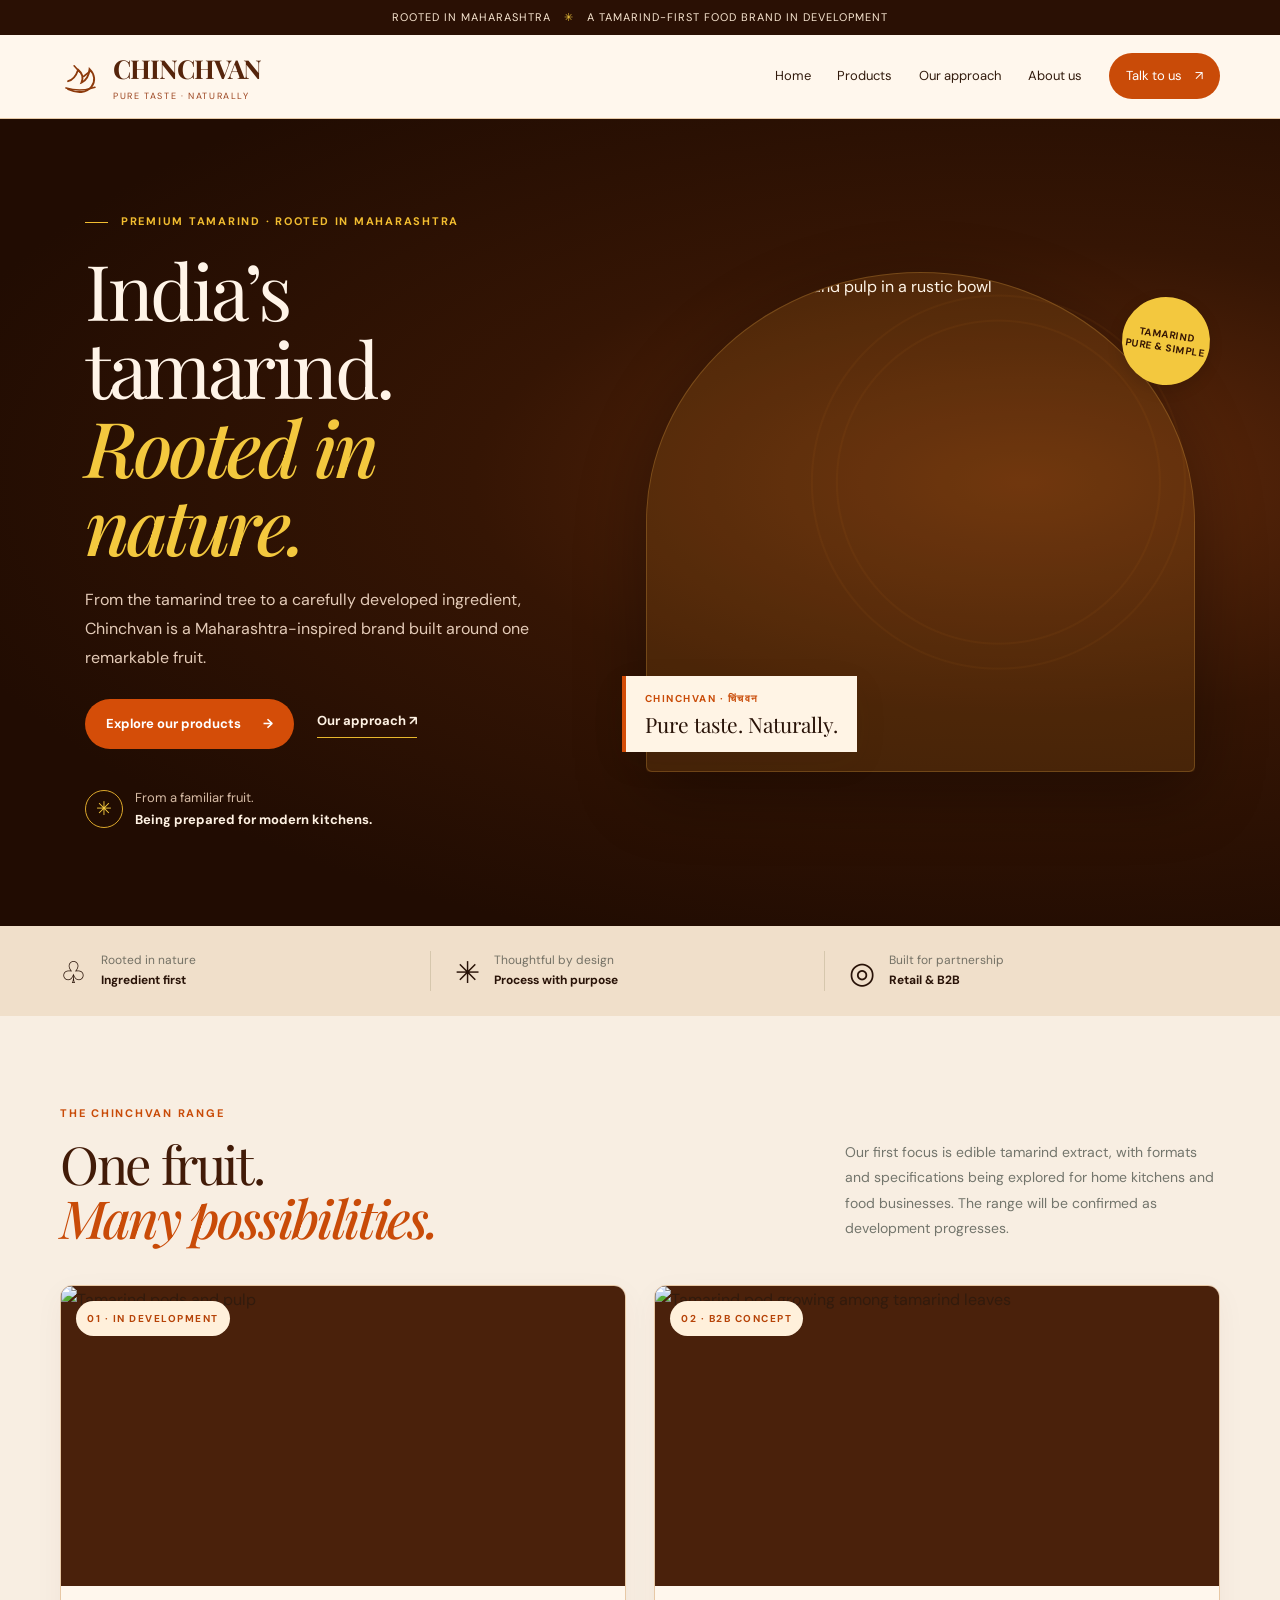
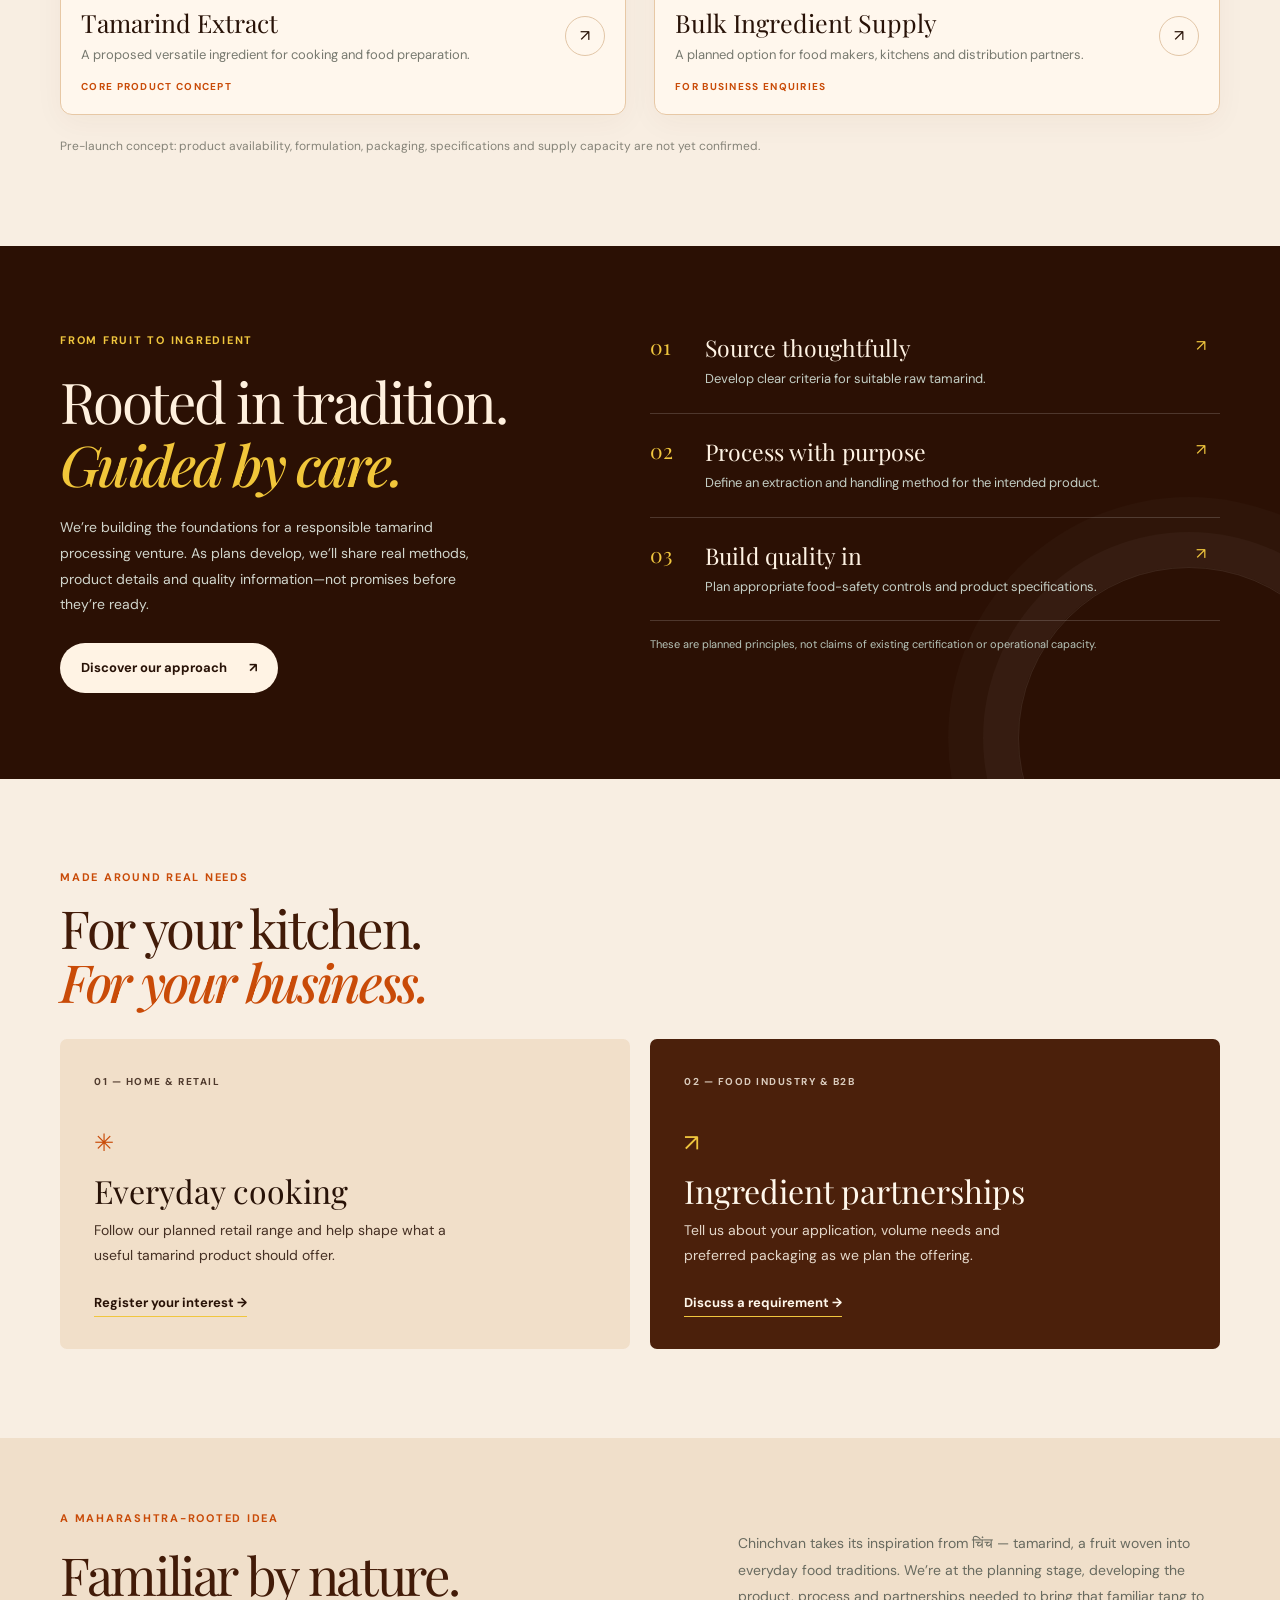
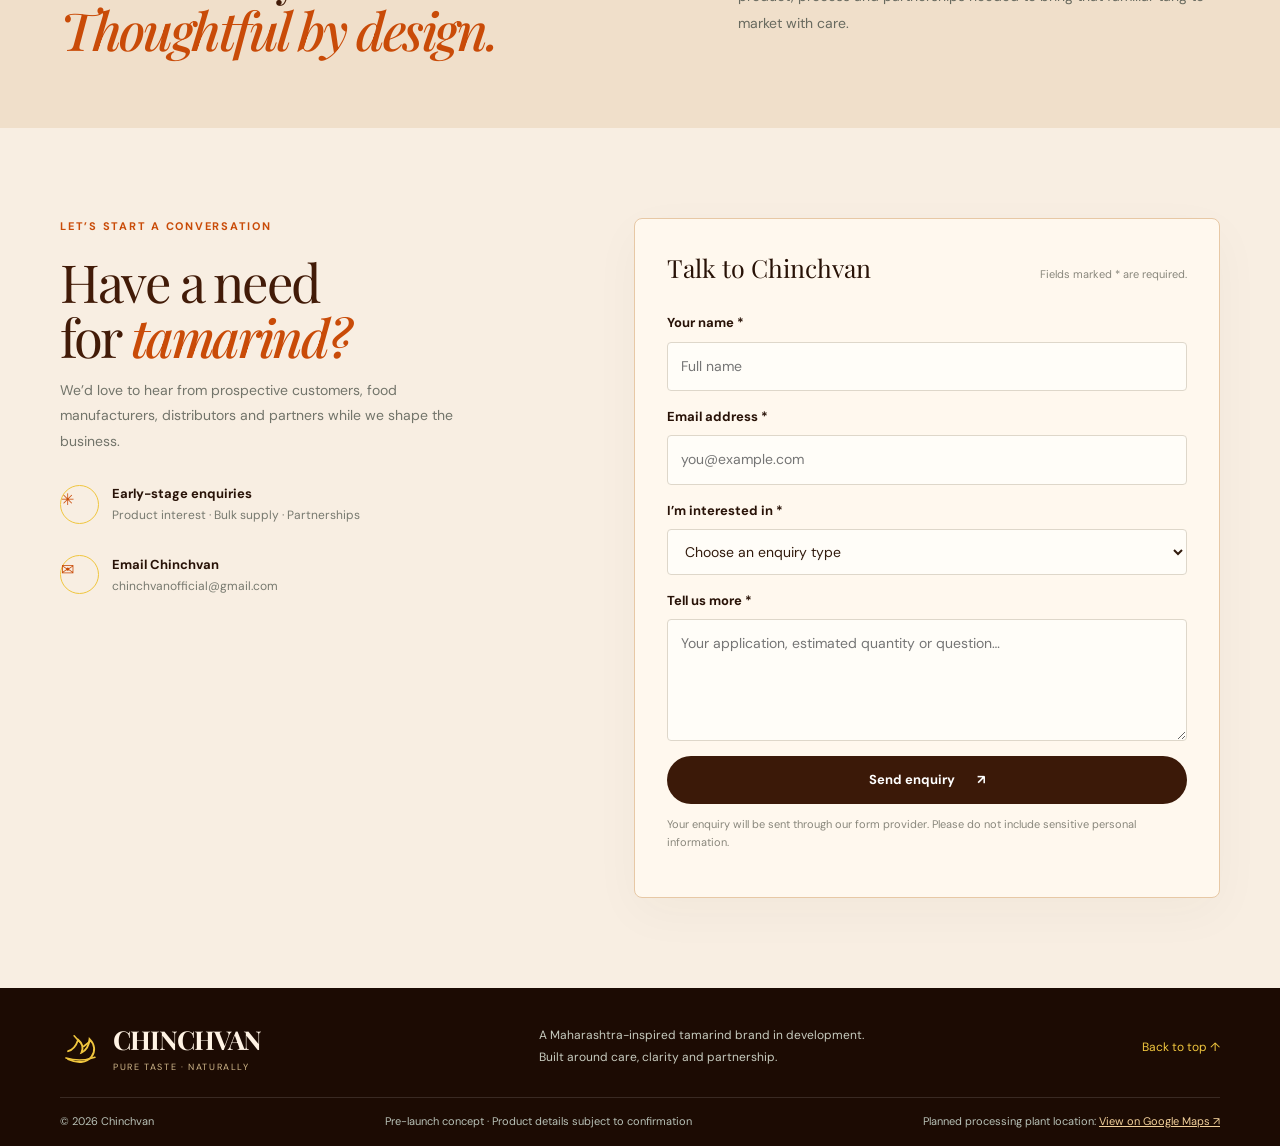
==== commit 5084d8b5: "Add Chinchvan official contact email" ====
--- a/index.html
+++ b/index.html
@@ -12,5 +12,5 @@
 <section class="process-section"><div class="section-wrap process-layout"><div class="process-copy"><p class="eyebrow eyebrow-light">FROM FRUIT TO INGREDIENT</p><h2>Rooted in tradition.<br><em>Guided by care.</em></h2><p>We’re building the foundations for a responsible tamarind processing venture. As plans develop, we’ll share real methods, product details and quality information—not promises before they’re ready.</p><a class="button button-light" href="process.html">Discover our approach <span aria-hidden="true">↗</span></a></div><div class="process-list"><article><span>01</span><div><h3>Source thoughtfully</h3><p>Develop clear criteria for suitable raw tamarind.</p></div><span class="process-symbol">↗</span></article><article><span>02</span><div><h3>Process with purpose</h3><p>Define an extraction and handling method for the intended product.</p></div><span class="process-symbol">↗</span></article><article><span>03</span><div><h3>Build quality in</h3><p>Plan appropriate food-safety controls and product specifications.</p></div><span class="process-symbol">↗</span></article><p class="process-footnote">These are planned principles, not claims of existing certification or operational capacity.</p></div></div></section>
 <section class="section section-wrap audience-section"><div class="section-heading"><div><p class="eyebrow">MADE AROUND REAL NEEDS</p><h2>For your kitchen.<br><em>For your business.</em></h2></div></div><div class="audience-grid"><article class="audience-card audience-retail"><span class="audience-number">01 — HOME & RETAIL</span><div><span class="audience-icon">✳</span><h3>Everyday cooking</h3><p>Follow our planned retail range and help shape what a useful tamarind product should offer.</p><a href="contact.html" class="text-link">Register your interest →</a></div></article><article class="audience-card audience-business"><span class="audience-number">02 — FOOD INDUSTRY & B2B</span><div><span class="audience-icon">↗</span><h3>Ingredient partnerships</h3><p>Tell us about your application, volume needs and preferred packaging as we plan the offering.</p><a href="contact.html#wholesale" class="text-link text-link-light">Discuss a requirement →</a></div></article></div></section>
 <section class="about-band"><div class="section-wrap about-layout"><div><p class="eyebrow">A MAHARASHTRA-ROOTED IDEA</p><h2>Familiar by nature.<br><em>Thoughtful by design.</em></h2></div><p>Chinchvan takes its inspiration from चिंच — tamarind, a fruit woven into everyday food traditions. We’re at the planning stage, developing the product, process and partnerships needed to bring that familiar tang to market with care.</p></div></section>
-<section class="section section-wrap contact-section"><div class="contact-copy"><p class="eyebrow">LET’S START A CONVERSATION</p><h2>Have a need<br>for <em>tamarind?</em></h2><p>We’d love to hear from prospective customers, food manufacturers, distributors and partners while we shape the business.</p><div class="contact-detail"><span class="contact-icon">✳</span><div><strong>Early-stage enquiries</strong><span>Product interest · Bulk supply · Partnerships</span></div></div></div><form class="enquiry-form" id="enquiry-form" action="https://formspree.io/f/mljgzvlg" method="POST"><div class="form-heading"><h3>Talk to Chinchvan</h3><p>Fields marked * are required.</p></div><div class="field-row"><label for="name">Your name *</label><input id="name" name="name" autocomplete="name" required maxlength="100" placeholder="Full name"></div><div class="field-row"><label for="email">Email address *</label><input id="email" name="email" type="email" autocomplete="email" required maxlength="254" placeholder="you@example.com"></div><div class="field-row"><label for="enquiry-type">I’m interested in *</label><select id="enquiry-type" name="enquiryType" required><option value="">Choose an enquiry type</option><option>Retail product updates</option><option>Bulk / wholesale supply</option><option>Distribution partnership</option><option>Other collaboration</option></select></div><div class="field-row"><label for="message">Tell us more *</label><textarea id="message" name="message" rows="4" required maxlength="2000" placeholder="Your application, estimated quantity or question…"></textarea></div><button class="button button-dark form-submit" type="submit">Send enquiry <span aria-hidden="true">↗</span></button><p class="form-note">Your enquiry will be sent through our form provider. Please do not include sensitive personal information.</p><p class="form-status" id="form-status" role="status" aria-live="polite"></p></form></section>
+<section class="section section-wrap contact-section"><div class="contact-copy"><p class="eyebrow">LET’S START A CONVERSATION</p><h2>Have a need<br>for <em>tamarind?</em></h2><p>We’d love to hear from prospective customers, food manufacturers, distributors and partners while we shape the business.</p><div class="contact-detail"><span class="contact-icon">✳</span><div><strong>Early-stage enquiries</strong><span>Product interest · Bulk supply · Partnerships</span></div></div><div class="contact-detail"><span class="contact-icon">✉</span><div><strong>Email Chinchvan</strong><span><a href="mailto:chinchvanofficial@gmail.com">chinchvanofficial@gmail.com</a></span></div></div></div><form class="enquiry-form" id="enquiry-form" action="https://formspree.io/f/mljgzvlg" method="POST"><div class="form-heading"><h3>Talk to Chinchvan</h3><p>Fields marked * are required.</p></div><div class="field-row"><label for="name">Your name *</label><input id="name" name="name" autocomplete="name" required maxlength="100" placeholder="Full name"></div><div class="field-row"><label for="email">Email address *</label><input id="email" name="email" type="email" autocomplete="email" required maxlength="254" placeholder="you@example.com"></div><div class="field-row"><label for="enquiry-type">I’m interested in *</label><select id="enquiry-type" name="enquiryType" required><option value="">Choose an enquiry type</option><option>Retail product updates</option><option>Bulk / wholesale supply</option><option>Distribution partnership</option><option>Other collaboration</option></select></div><div class="field-row"><label for="message">Tell us more *</label><textarea id="message" name="message" rows="4" required maxlength="2000" placeholder="Your application, estimated quantity or question…"></textarea></div><button class="button button-dark form-submit" type="submit">Send enquiry <span aria-hidden="true">↗</span></button><p class="form-note">Your enquiry will be sent through our form provider. Please do not include sensitive personal information.</p><p class="form-status" id="form-status" role="status" aria-live="polite"></p></form></section>
 </main><footer class="site-footer"><div class="footer-main section-wrap"><a class="brand brand-footer" href="index.html"><span class="brand-mark" aria-hidden="true"><svg viewBox="0 0 64 64"><path d="M12 39c8-2 12-8 15-17 6 5 8 12 5 19 7-3 11-10 12-20 8 8 9 18 3 26-7 10-22 10-35 4" fill="none" stroke="currentColor" stroke-width="2.8" stroke-linecap="round"/><path d="M9 49c13 4 29 4 43-1M29 25l-8-9m14 16 10-8" fill="none" stroke="currentColor" stroke-width="2.4" stroke-linecap="round"/></svg></span><span class="brand-copy"><strong>CHINCHVAN</strong><small>PURE TASTE · NATURALLY</small></span></a><p>A Maharashtra-inspired tamarind brand in development.<br>Built around care, clarity and partnership.</p><a href="#home" class="back-top">Back to top ↑</a></div><div class="footer-bottom section-wrap"><span>© <span id="year"></span> Chinchvan</span><span>Pre-launch concept · Product details subject to confirmation</span><span class="footer-location">Planned processing plant location: <a href="https://maps.app.goo.gl/dBWkEn4kWR463iwU6" target="_blank" rel="noopener noreferrer">View on Google Maps ↗</a></span></div></footer></body></html>
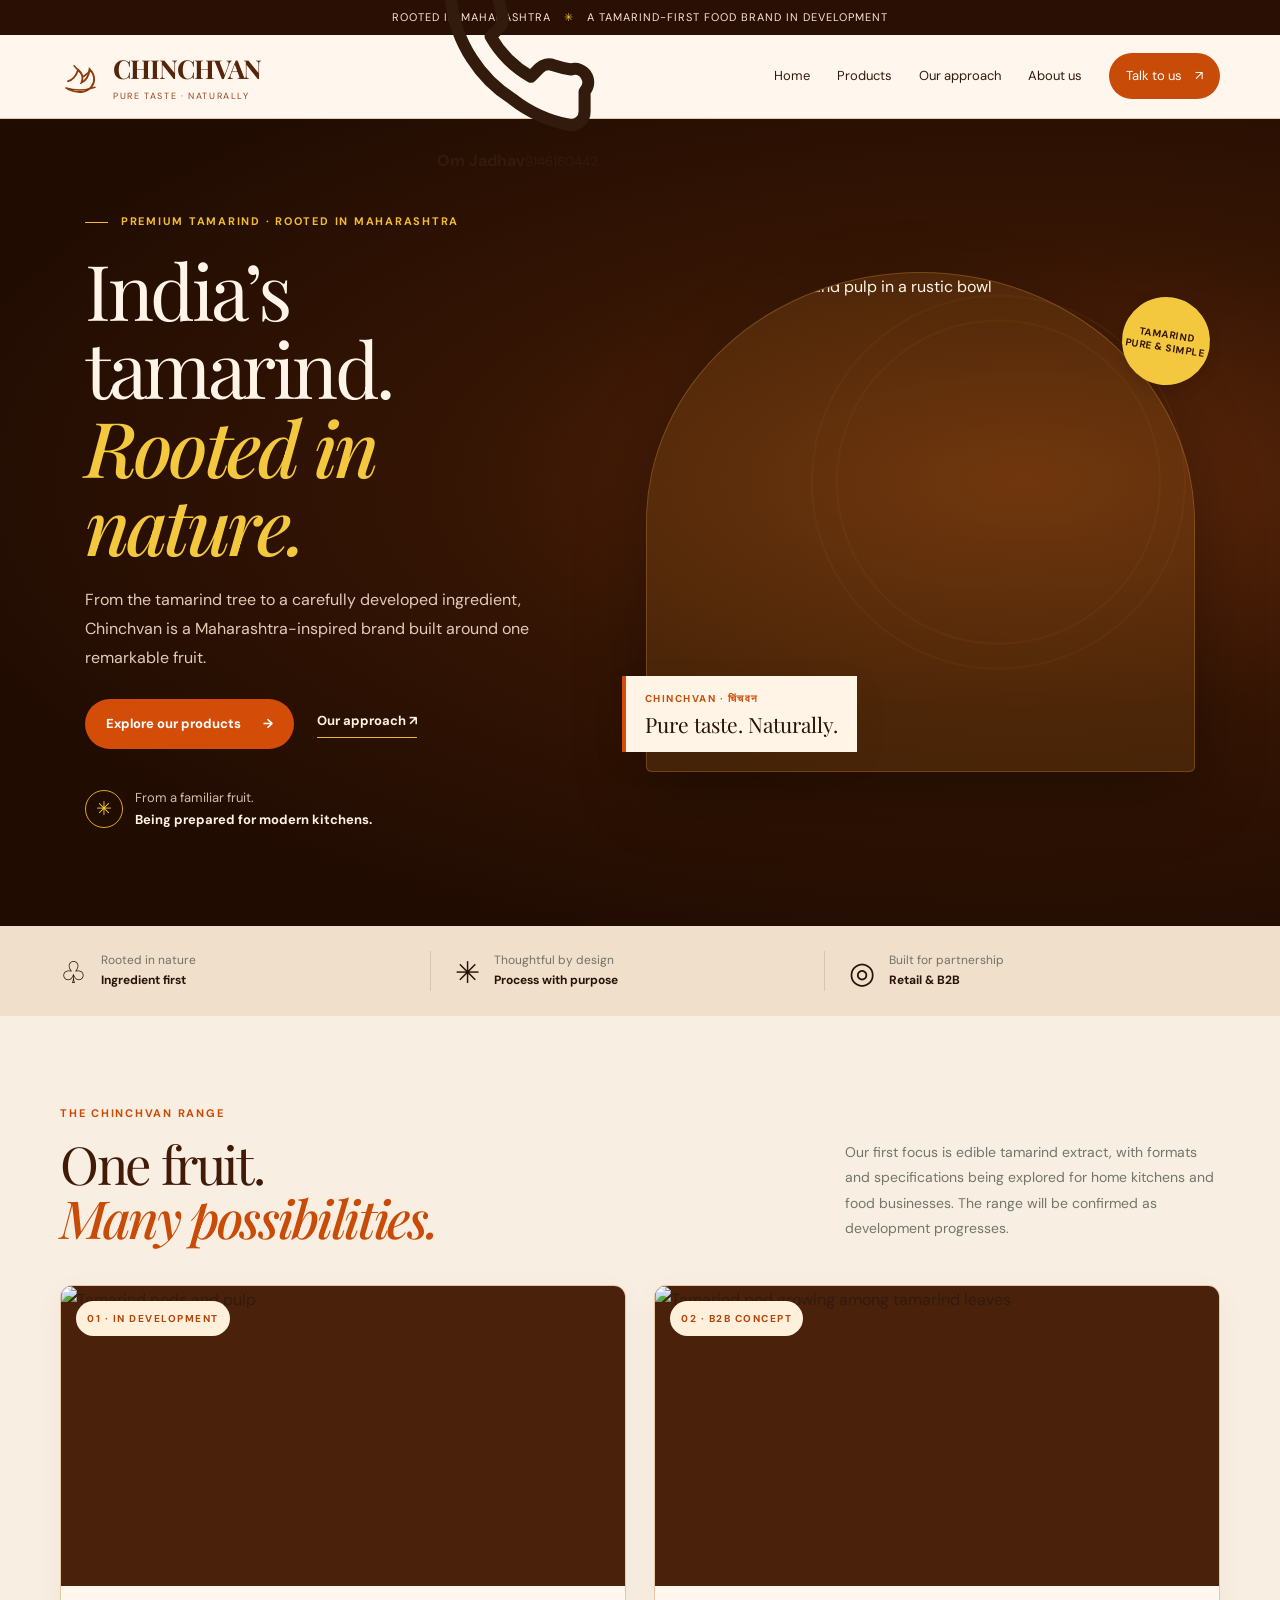
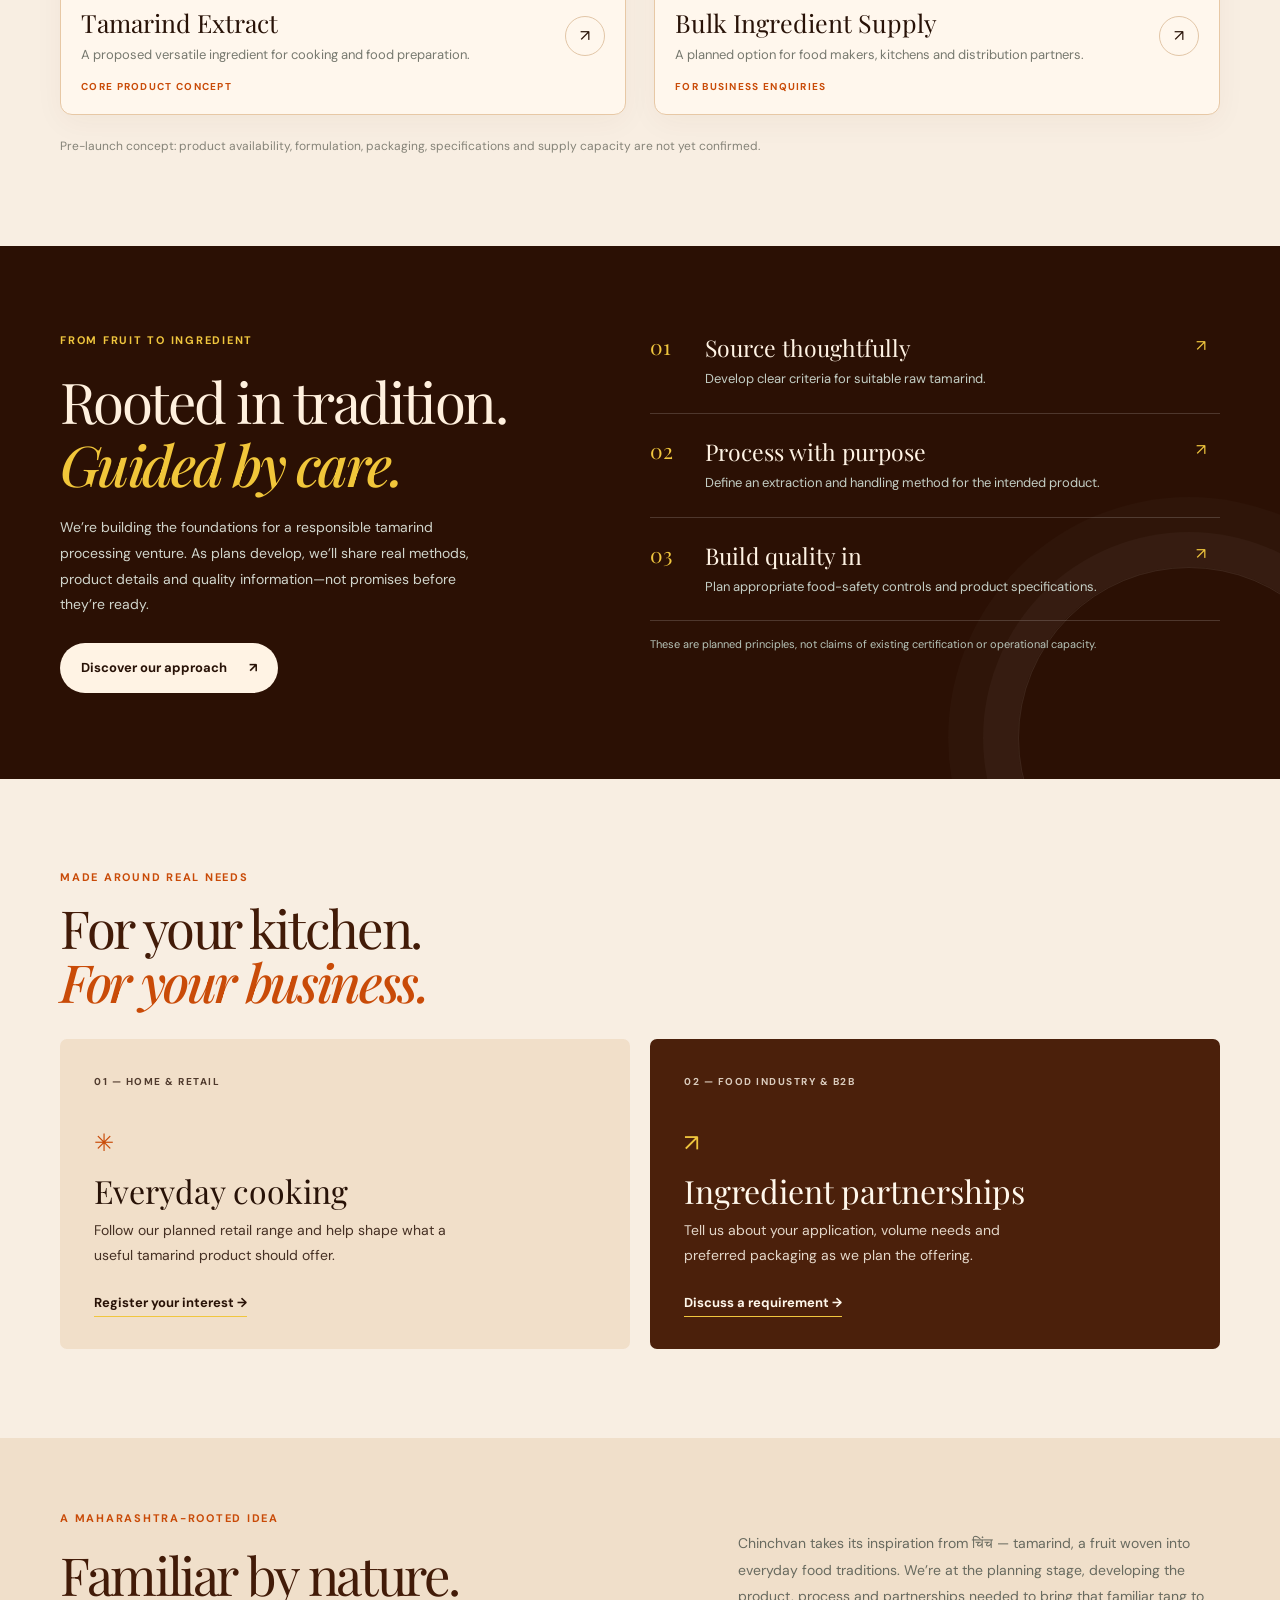
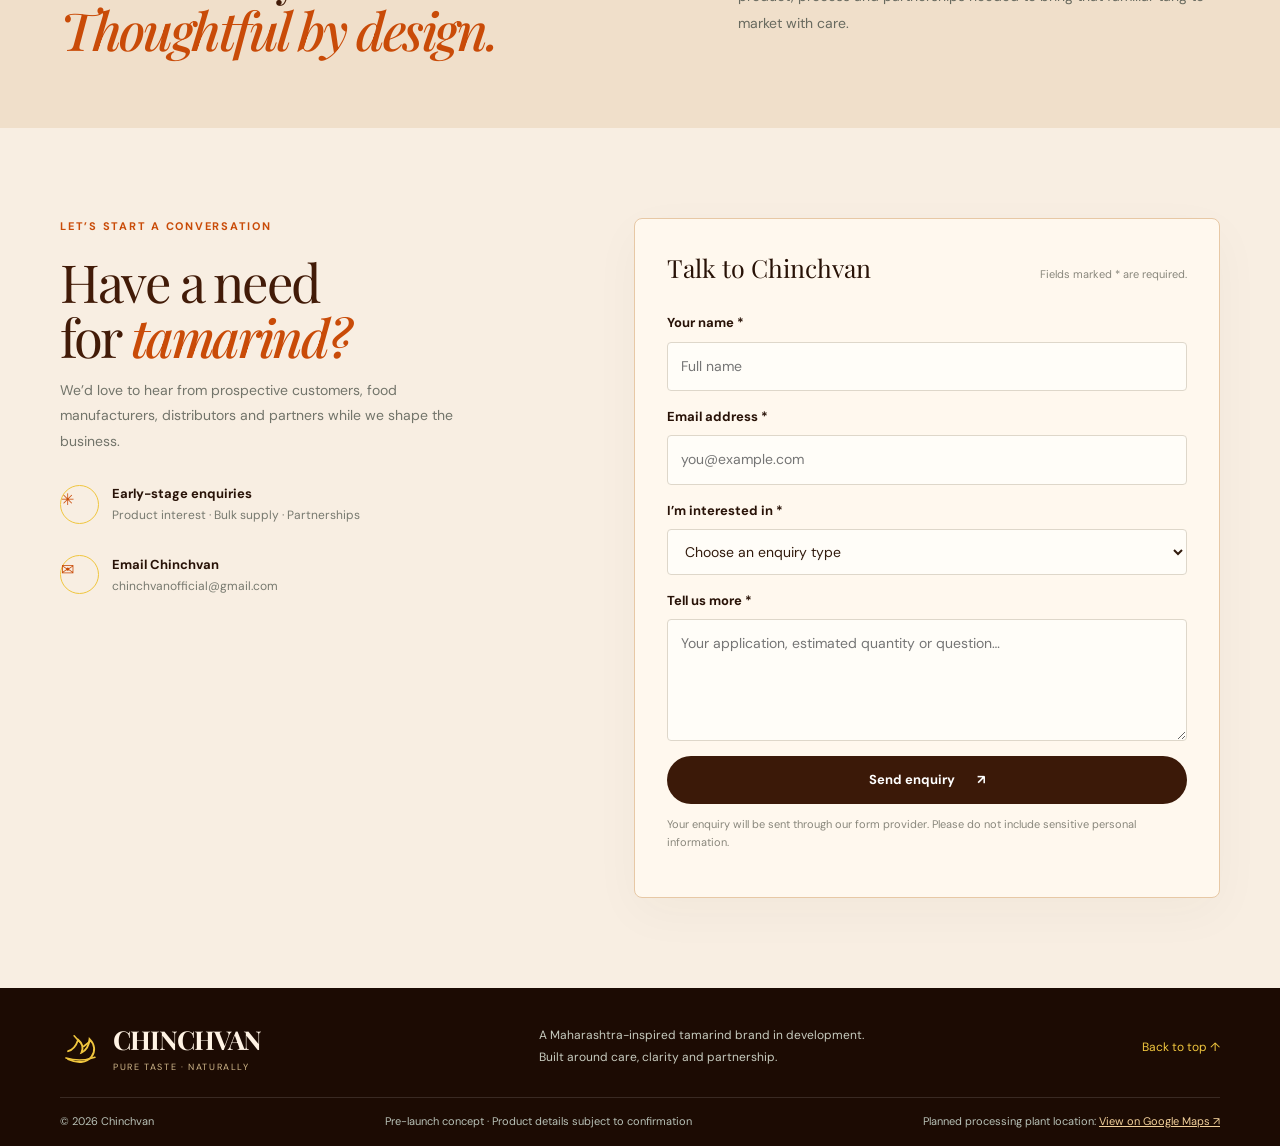
==== commit 35b16ad1: "Add tap-to-call header contact for Om Jadhav" ====
--- a/index.html
+++ b/index.html
@@ -1,7 +1,7 @@
 <!doctype html>
 <html lang="en"><head><meta charset="utf-8"><meta name="viewport" content="width=device-width,initial-scale=1"><meta name="theme-color" content="#173b2b"><meta name="description" content="Chinchvan is a planned Maharashtra-rooted tamarind ingredients brand, being developed for home kitchens and food businesses."><title>Chinchvan | The Goodness of Nature's Tang</title><link rel="preconnect" href="https://fonts.googleapis.com"><link rel="preconnect" href="https://fonts.gstatic.com" crossorigin><link href="https://fonts.googleapis.com/css2?family=DM+Sans:wght@400;500;600;700&family=Playfair+Display:ital,wght@0,500;0,600;0,700;1,500;1,600&display=swap" rel="stylesheet"><link rel="stylesheet" href="styles.css"><script src="script.js" defer></script></head><body>
 <div class="announcement">Rooted in Maharashtra <span aria-hidden="true">✳</span> A tamarind-first food brand in development</div>
-<header class="site-header"><a class="brand" href="index.html" aria-label="Chinchvan home"><span class="brand-mark" aria-hidden="true"><svg viewBox="0 0 64 64"><path d="M12 39c8-2 12-8 15-17 6 5 8 12 5 19 7-3 11-10 12-20 8 8 9 18 3 26-7 10-22 10-35 4" fill="none" stroke="currentColor" stroke-width="2.8" stroke-linecap="round"/><path d="M9 49c13 4 29 4 43-1M29 25l-8-9m14 16 10-8" fill="none" stroke="currentColor" stroke-width="2.4" stroke-linecap="round"/></svg></span><span class="brand-copy"><strong>CHINCHVAN</strong><small>PURE TASTE · NATURALLY</small></span></a><button class="menu-toggle" aria-label="Open navigation" aria-expanded="false" aria-controls="primary-nav"><span></span><span></span></button><nav class="nav" id="primary-nav" aria-label="Main navigation"><a href="index.html">Home</a><a href="products.html">Products</a><a href="process.html">Our approach</a><a href="about.html">About us</a><a class="nav-cta" href="contact.html">Talk to us <span aria-hidden="true">↗</span></a></nav></header>
+<header class="site-header"><a class="brand" href="index.html" aria-label="Chinchvan home"><span class="brand-mark" aria-hidden="true"><svg viewBox="0 0 64 64"><path d="M12 39c8-2 12-8 15-17 6 5 8 12 5 19 7-3 11-10 12-20 8 8 9 18 3 26-7 10-22 10-35 4" fill="none" stroke="currentColor" stroke-width="2.8" stroke-linecap="round"/><path d="M9 49c13 4 29 4 43-1M29 25l-8-9m14 16 10-8" fill="none" stroke="currentColor" stroke-width="2.4" stroke-linecap="round"/></svg></span><span class="brand-copy"><strong>CHINCHVAN</strong><small>PURE TASTE · NATURALLY</small></span></a><a class="header-contact" href="tel:+919146160442" aria-label="Call Om Jadhav at 9146160442"><svg viewBox="0 0 24 24" aria-hidden="true"><path d="M22 16.92v3a2 2 0 0 1-2.18 2A19.8 19.8 0 0 1 11.19 18a19.5 19.5 0 0 1-6-6A19.8 19.8 0 0 1 2.09 3.18 2 2 0 0 1 4.08 1h3a2 2 0 0 1 2 1.72c.12.9.33 1.78.62 2.63a2 2 0 0 1-.45 2.11L8 8.71a16 16 0 0 0 6 6l1.25-1.25a2 2 0 0 1 2.11-.45c.85.29 1.73.5 2.63.62A2 2 0 0 1 22 16.92z" fill="none" stroke="currentColor" stroke-width="1.8" stroke-linecap="round" stroke-linejoin="round"/></svg><span><strong>Om Jadhav</strong><small>9146160442</small></span></a><button class="menu-toggle" aria-label="Open navigation" aria-expanded="false" aria-controls="primary-nav"><span></span><span></span></button><nav class="nav" id="primary-nav" aria-label="Main navigation"><a href="index.html">Home</a><a href="products.html">Products</a><a href="process.html">Our approach</a><a href="about.html">About us</a><a class="nav-cta" href="contact.html">Talk to us <span aria-hidden="true">↗</span></a></nav></header>
 <main>
 <section class="hero section-wrap" id="home"><div class="hero-copy"><p class="eyebrow"><span></span> PREMIUM TAMARIND · ROOTED IN MAHARASHTRA</p><h1>India’s tamarind.<br><em>Rooted in nature.</em></h1><p class="hero-text">From the tamarind tree to a carefully developed ingredient, Chinchvan is a Maharashtra-inspired brand built around one remarkable fruit.</p><div class="hero-actions"><a class="button button-rust" href="products.html">Explore our products <span aria-hidden="true">→</span></a><a class="text-link" href="process.html">Our approach <span aria-hidden="true">↗</span></a></div><div class="hero-note"><span class="note-icon" aria-hidden="true">✳</span><span>From a familiar fruit.<br><strong>Being prepared for modern kitchens.</strong></span></div></div>
 <div class="hero-visual"><img src="https://images.pexels.com/photos/18495829/pexels-photo-18495829.jpeg?auto=compress&cs=tinysrgb&w=1400" alt="Ripe tamarind pods and pulp in a rustic bowl" fetchpriority="high"><div class="image-label"><span>CHINCHVAN · चिंचवन</span><strong>Pure taste. Naturally.</strong></div><span class="visual-stamp">TAMARIND<br>PURE & SIMPLE</span></div></section>
@@ -12,5 +12,5 @@
 <section class="process-section"><div class="section-wrap process-layout"><div class="process-copy"><p class="eyebrow eyebrow-light">FROM FRUIT TO INGREDIENT</p><h2>Rooted in tradition.<br><em>Guided by care.</em></h2><p>We’re building the foundations for a responsible tamarind processing venture. As plans develop, we’ll share real methods, product details and quality information—not promises before they’re ready.</p><a class="button button-light" href="process.html">Discover our approach <span aria-hidden="true">↗</span></a></div><div class="process-list"><article><span>01</span><div><h3>Source thoughtfully</h3><p>Develop clear criteria for suitable raw tamarind.</p></div><span class="process-symbol">↗</span></article><article><span>02</span><div><h3>Process with purpose</h3><p>Define an extraction and handling method for the intended product.</p></div><span class="process-symbol">↗</span></article><article><span>03</span><div><h3>Build quality in</h3><p>Plan appropriate food-safety controls and product specifications.</p></div><span class="process-symbol">↗</span></article><p class="process-footnote">These are planned principles, not claims of existing certification or operational capacity.</p></div></div></section>
 <section class="section section-wrap audience-section"><div class="section-heading"><div><p class="eyebrow">MADE AROUND REAL NEEDS</p><h2>For your kitchen.<br><em>For your business.</em></h2></div></div><div class="audience-grid"><article class="audience-card audience-retail"><span class="audience-number">01 — HOME & RETAIL</span><div><span class="audience-icon">✳</span><h3>Everyday cooking</h3><p>Follow our planned retail range and help shape what a useful tamarind product should offer.</p><a href="contact.html" class="text-link">Register your interest →</a></div></article><article class="audience-card audience-business"><span class="audience-number">02 — FOOD INDUSTRY & B2B</span><div><span class="audience-icon">↗</span><h3>Ingredient partnerships</h3><p>Tell us about your application, volume needs and preferred packaging as we plan the offering.</p><a href="contact.html#wholesale" class="text-link text-link-light">Discuss a requirement →</a></div></article></div></section>
 <section class="about-band"><div class="section-wrap about-layout"><div><p class="eyebrow">A MAHARASHTRA-ROOTED IDEA</p><h2>Familiar by nature.<br><em>Thoughtful by design.</em></h2></div><p>Chinchvan takes its inspiration from चिंच — tamarind, a fruit woven into everyday food traditions. We’re at the planning stage, developing the product, process and partnerships needed to bring that familiar tang to market with care.</p></div></section>
-<section class="section section-wrap contact-section"><div class="contact-copy"><p class="eyebrow">LET’S START A CONVERSATION</p><h2>Have a need<br>for <em>tamarind?</em></h2><p>We’d love to hear from prospective customers, food manufacturers, distributors and partners while we shape the business.</p><div class="contact-detail"><span class="contact-icon">✳</span><div><strong>Early-stage enquiries</strong><span>Product interest · Bulk supply · Partnerships</span></div></div><div class="contact-detail"><span class="contact-icon">✉</span><div><strong>Email Chinchvan</strong><span><a href="mailto:chinchvanofficial@gmail.com">chinchvanofficial@gmail.com</a></span></div></div></div><form class="enquiry-form" id="enquiry-form" action="https://formspree.io/f/mljgzvlg" method="POST"><div class="form-heading"><h3>Talk to Chinchvan</h3><p>Fields marked * are required.</p></div><div class="field-row"><label for="name">Your name *</label><input id="name" name="name" autocomplete="name" required maxlength="100" placeholder="Full name"></div><div class="field-row"><label for="email">Email address *</label><input id="email" name="email" type="email" autocomplete="email" required maxlength="254" placeholder="you@example.com"></div><div class="field-row"><label for="enquiry-type">I’m interested in *</label><select id="enquiry-type" name="enquiryType" required><option value="">Choose an enquiry type</option><option>Retail product updates</option><option>Bulk / wholesale supply</option><option>Distribution partnership</option><option>Other collaboration</option></select></div><div class="field-row"><label for="message">Tell us more *</label><textarea id="message" name="message" rows="4" required maxlength="2000" placeholder="Your application, estimated quantity or question…"></textarea></div><button class="button button-dark form-submit" type="submit">Send enquiry <span aria-hidden="true">↗</span></button><p class="form-note">Your enquiry will be sent through our form provider. Please do not include sensitive personal information.</p><p class="form-status" id="form-status" role="status" aria-live="polite"></p></form></section>
+<section class="section section-wrap contact-section"><div class="contact-copy"><p class="eyebrow">LET’S START A CONVERSATION</p><h2>Have a need<br>for <em>tamarind?</em></h2><p>We’d love to hear from prospective customers, food manufacturers, distributors and partners while we shape the business.</p><div class="contact-detail"><span class="contact-icon">✳</span><div><strong>Early-stage enquiries</strong><span>Product interest · Bulk supply · Partnerships</span></div></div><div class="contact-detail"><span class="contact-icon">✉</span><div><strong>Email Chinchvan</strong><span><a href="mailto:chinchvanofficial@gmail.com">chinchvanofficial@gmail.com</a></span></div></div></div><form class="enquiry-form" id="enquiry-form" action="https://formspree.io/f/mbgdwbww" method="POST"><div class="form-heading"><h3>Talk to Chinchvan</h3><p>Fields marked * are required.</p></div><div class="field-row"><label for="name">Your name *</label><input id="name" name="name" autocomplete="name" required maxlength="100" placeholder="Full name"></div><div class="field-row"><label for="email">Email address *</label><input id="email" name="email" type="email" autocomplete="email" required maxlength="254" placeholder="you@example.com"></div><div class="field-row"><label for="enquiry-type">I’m interested in *</label><select id="enquiry-type" name="enquiryType" required><option value="">Choose an enquiry type</option><option>Retail product updates</option><option>Bulk / wholesale supply</option><option>Distribution partnership</option><option>Other collaboration</option></select></div><div class="field-row"><label for="message">Tell us more *</label><textarea id="message" name="message" rows="4" required maxlength="2000" placeholder="Your application, estimated quantity or question…"></textarea></div><button class="button button-dark form-submit" type="submit">Send enquiry <span aria-hidden="true">↗</span></button><p class="form-note">Your enquiry will be sent through our form provider. Please do not include sensitive personal information.</p><p class="form-status" id="form-status" role="status" aria-live="polite"></p></form></section>
 </main><footer class="site-footer"><div class="footer-main section-wrap"><a class="brand brand-footer" href="index.html"><span class="brand-mark" aria-hidden="true"><svg viewBox="0 0 64 64"><path d="M12 39c8-2 12-8 15-17 6 5 8 12 5 19 7-3 11-10 12-20 8 8 9 18 3 26-7 10-22 10-35 4" fill="none" stroke="currentColor" stroke-width="2.8" stroke-linecap="round"/><path d="M9 49c13 4 29 4 43-1M29 25l-8-9m14 16 10-8" fill="none" stroke="currentColor" stroke-width="2.4" stroke-linecap="round"/></svg></span><span class="brand-copy"><strong>CHINCHVAN</strong><small>PURE TASTE · NATURALLY</small></span></a><p>A Maharashtra-inspired tamarind brand in development.<br>Built around care, clarity and partnership.</p><a href="#home" class="back-top">Back to top ↑</a></div><div class="footer-bottom section-wrap"><span>© <span id="year"></span> Chinchvan</span><span>Pre-launch concept · Product details subject to confirmation</span><span class="footer-location">Planned processing plant location: <a href="https://maps.app.goo.gl/dBWkEn4kWR463iwU6" target="_blank" rel="noopener noreferrer">View on Google Maps ↗</a></span></div></footer></body></html>
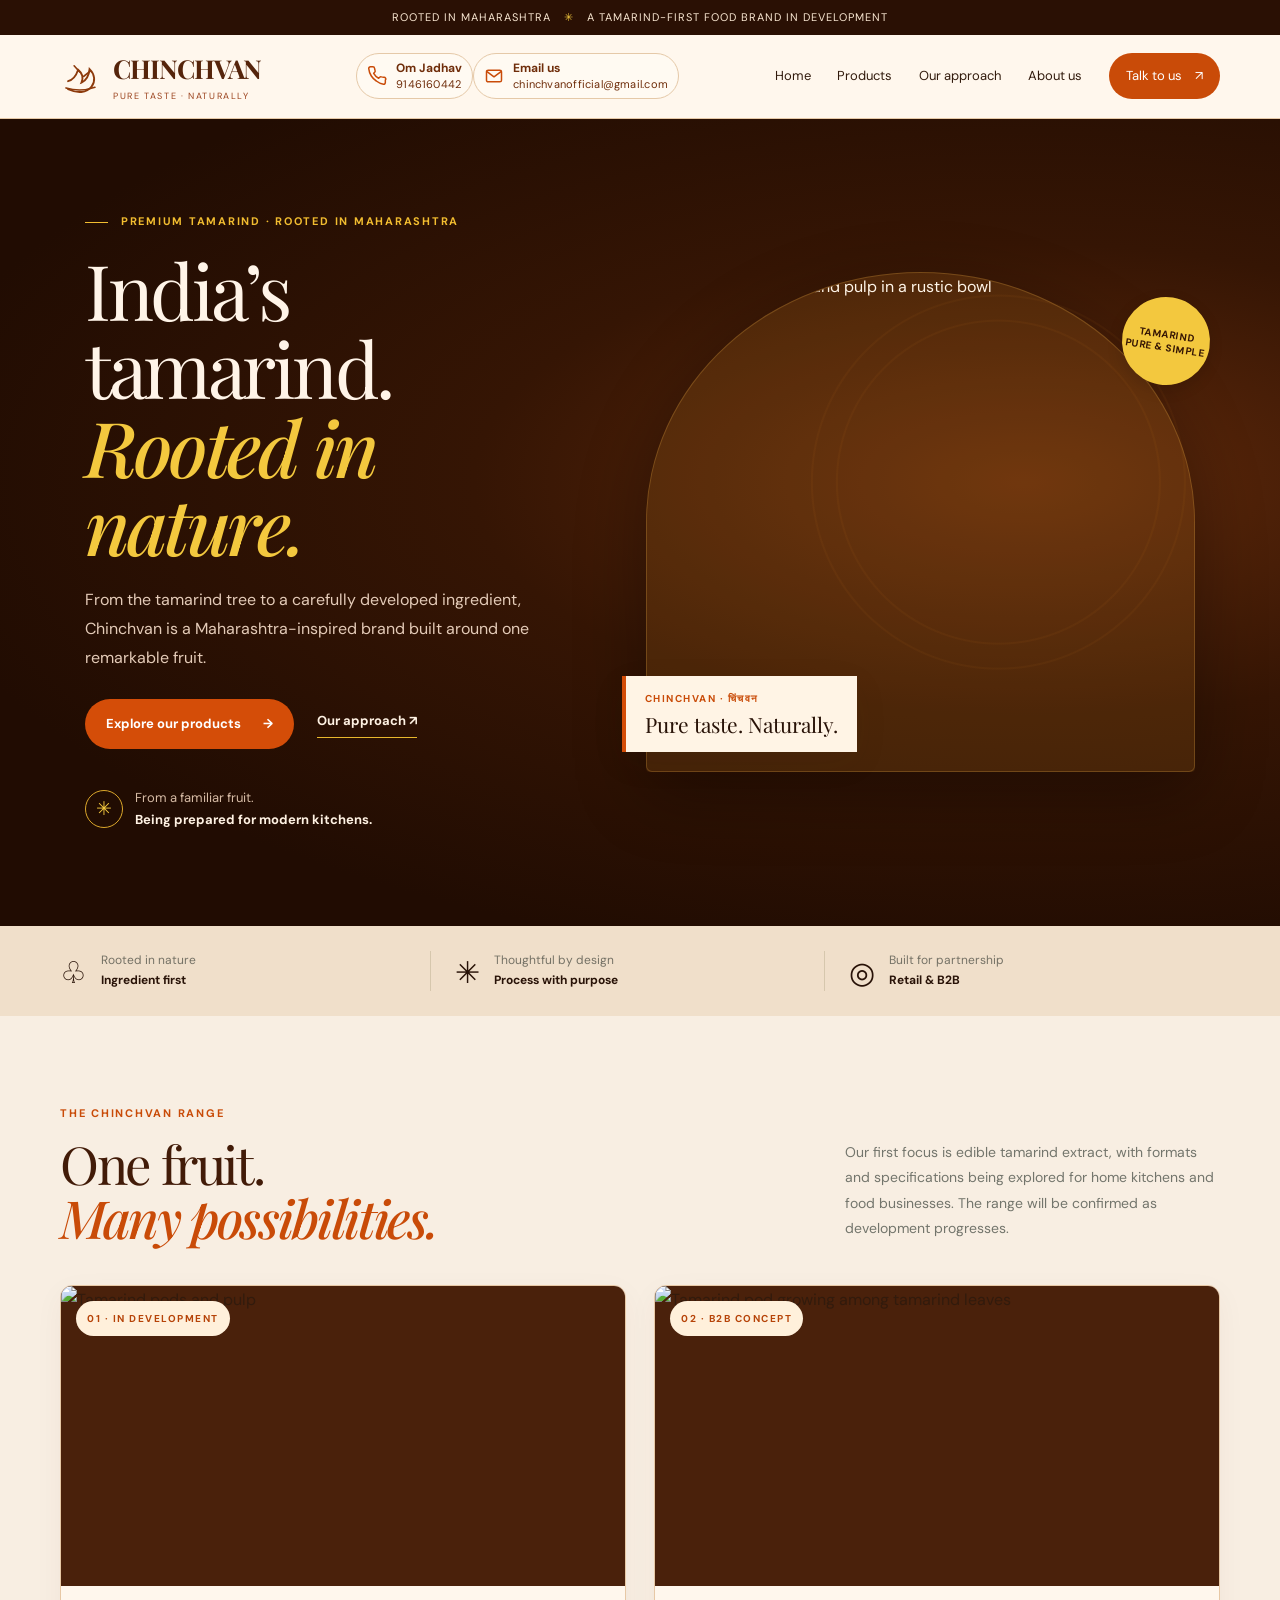
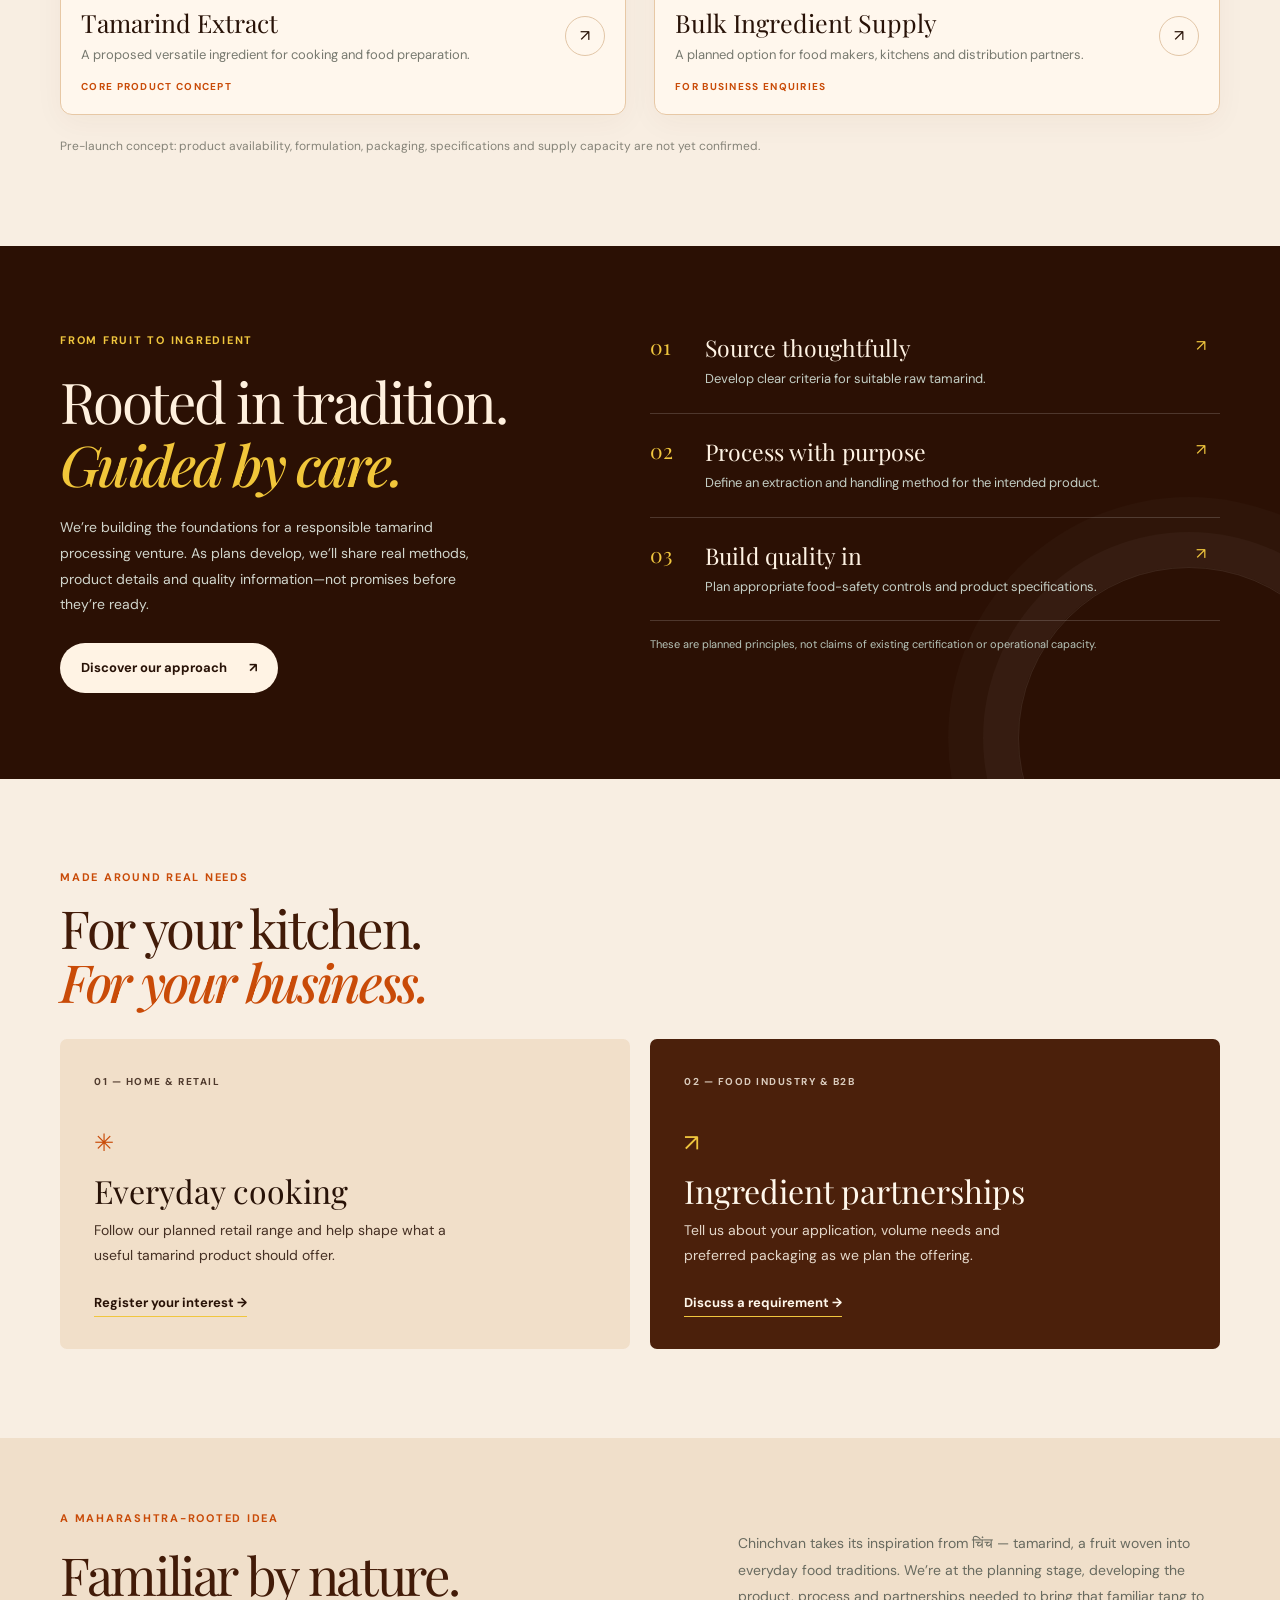
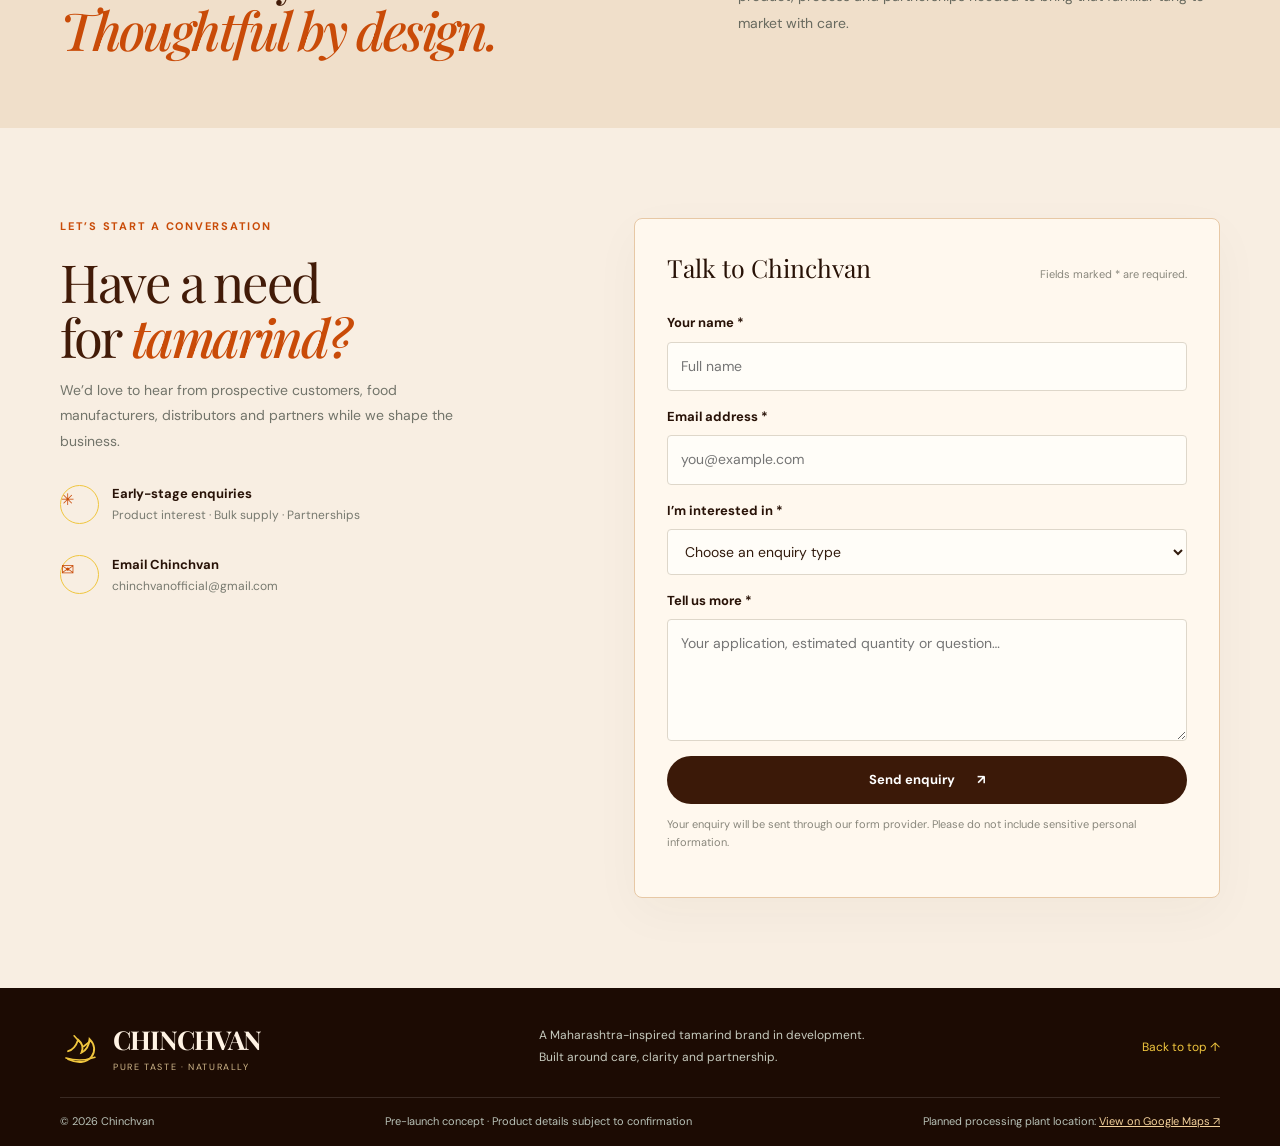
==== commit a7d088ae: "Add official email to site header" ====
--- a/index.html
+++ b/index.html
@@ -1,7 +1,7 @@
 <!doctype html>
 <html lang="en"><head><meta charset="utf-8"><meta name="viewport" content="width=device-width,initial-scale=1"><meta name="theme-color" content="#173b2b"><meta name="description" content="Chinchvan is a planned Maharashtra-rooted tamarind ingredients brand, being developed for home kitchens and food businesses."><title>Chinchvan | The Goodness of Nature's Tang</title><link rel="preconnect" href="https://fonts.googleapis.com"><link rel="preconnect" href="https://fonts.gstatic.com" crossorigin><link href="https://fonts.googleapis.com/css2?family=DM+Sans:wght@400;500;600;700&family=Playfair+Display:ital,wght@0,500;0,600;0,700;1,500;1,600&display=swap" rel="stylesheet"><link rel="stylesheet" href="styles.css"><script src="script.js" defer></script></head><body>
 <div class="announcement">Rooted in Maharashtra <span aria-hidden="true">✳</span> A tamarind-first food brand in development</div>
-<header class="site-header"><a class="brand" href="index.html" aria-label="Chinchvan home"><span class="brand-mark" aria-hidden="true"><svg viewBox="0 0 64 64"><path d="M12 39c8-2 12-8 15-17 6 5 8 12 5 19 7-3 11-10 12-20 8 8 9 18 3 26-7 10-22 10-35 4" fill="none" stroke="currentColor" stroke-width="2.8" stroke-linecap="round"/><path d="M9 49c13 4 29 4 43-1M29 25l-8-9m14 16 10-8" fill="none" stroke="currentColor" stroke-width="2.4" stroke-linecap="round"/></svg></span><span class="brand-copy"><strong>CHINCHVAN</strong><small>PURE TASTE · NATURALLY</small></span></a><a class="header-contact" href="tel:+919146160442" aria-label="Call Om Jadhav at 9146160442"><svg viewBox="0 0 24 24" aria-hidden="true"><path d="M22 16.92v3a2 2 0 0 1-2.18 2A19.8 19.8 0 0 1 11.19 18a19.5 19.5 0 0 1-6-6A19.8 19.8 0 0 1 2.09 3.18 2 2 0 0 1 4.08 1h3a2 2 0 0 1 2 1.72c.12.9.33 1.78.62 2.63a2 2 0 0 1-.45 2.11L8 8.71a16 16 0 0 0 6 6l1.25-1.25a2 2 0 0 1 2.11-.45c.85.29 1.73.5 2.63.62A2 2 0 0 1 22 16.92z" fill="none" stroke="currentColor" stroke-width="1.8" stroke-linecap="round" stroke-linejoin="round"/></svg><span><strong>Om Jadhav</strong><small>9146160442</small></span></a><button class="menu-toggle" aria-label="Open navigation" aria-expanded="false" aria-controls="primary-nav"><span></span><span></span></button><nav class="nav" id="primary-nav" aria-label="Main navigation"><a href="index.html">Home</a><a href="products.html">Products</a><a href="process.html">Our approach</a><a href="about.html">About us</a><a class="nav-cta" href="contact.html">Talk to us <span aria-hidden="true">↗</span></a></nav></header>
+<header class="site-header"><a class="brand" href="index.html" aria-label="Chinchvan home"><span class="brand-mark" aria-hidden="true"><svg viewBox="0 0 64 64"><path d="M12 39c8-2 12-8 15-17 6 5 8 12 5 19 7-3 11-10 12-20 8 8 9 18 3 26-7 10-22 10-35 4" fill="none" stroke="currentColor" stroke-width="2.8" stroke-linecap="round"/><path d="M9 49c13 4 29 4 43-1M29 25l-8-9m14 16 10-8" fill="none" stroke="currentColor" stroke-width="2.4" stroke-linecap="round"/></svg></span><span class="brand-copy"><strong>CHINCHVAN</strong><small>PURE TASTE · NATURALLY</small></span></a><div class="header-contacts"><a class="header-contact" href="tel:+919146160442" aria-label="Call Om Jadhav at 9146160442"><svg viewBox="0 0 24 24" aria-hidden="true"><path d="M22 16.92v3a2 2 0 0 1-2.18 2A19.8 19.8 0 0 1 11.19 18a19.5 19.5 0 0 1-6-6A19.8 19.8 0 0 1 2.09 3.18 2 2 0 0 1 4.08 1h3a2 2 0 0 1 2 1.72c.12.9.33 1.78.62 2.63a2 2 0 0 1-.45 2.11L8 8.71a16 16 0 0 0 6 6l1.25-1.25a2 2 0 0 1 2.11-.45c.85.29 1.73.5 2.63.62A2 2 0 0 1 22 16.92z" fill="none" stroke="currentColor" stroke-width="1.8" stroke-linecap="round" stroke-linejoin="round"/></svg><span><strong>Om Jadhav</strong><small>9146160442</small></span></a><a class="header-contact header-email" href="mailto:chinchvanofficial@gmail.com" aria-label="Email Chinchvan at chinchvanofficial@gmail.com"><svg viewBox="0 0 24 24" aria-hidden="true"><rect x="3" y="5" width="18" height="14" rx="2" fill="none" stroke="currentColor" stroke-width="1.8"/><path d="m4 7 8 6 8-6" fill="none" stroke="currentColor" stroke-width="1.8" stroke-linecap="round" stroke-linejoin="round"/></svg><span><strong>Email us</strong><small>chinchvanofficial@gmail.com</small></span></a></div><button class="menu-toggle" aria-label="Open navigation" aria-expanded="false" aria-controls="primary-nav"><span></span><span></span></button><nav class="nav" id="primary-nav" aria-label="Main navigation"><a href="index.html">Home</a><a href="products.html">Products</a><a href="process.html">Our approach</a><a href="about.html">About us</a><a class="nav-cta" href="contact.html">Talk to us <span aria-hidden="true">↗</span></a></nav></header>
 <main>
 <section class="hero section-wrap" id="home"><div class="hero-copy"><p class="eyebrow"><span></span> PREMIUM TAMARIND · ROOTED IN MAHARASHTRA</p><h1>India’s tamarind.<br><em>Rooted in nature.</em></h1><p class="hero-text">From the tamarind tree to a carefully developed ingredient, Chinchvan is a Maharashtra-inspired brand built around one remarkable fruit.</p><div class="hero-actions"><a class="button button-rust" href="products.html">Explore our products <span aria-hidden="true">→</span></a><a class="text-link" href="process.html">Our approach <span aria-hidden="true">↗</span></a></div><div class="hero-note"><span class="note-icon" aria-hidden="true">✳</span><span>From a familiar fruit.<br><strong>Being prepared for modern kitchens.</strong></span></div></div>
 <div class="hero-visual"><img src="https://images.pexels.com/photos/18495829/pexels-photo-18495829.jpeg?auto=compress&cs=tinysrgb&w=1400" alt="Ripe tamarind pods and pulp in a rustic bowl" fetchpriority="high"><div class="image-label"><span>CHINCHVAN · चिंचवन</span><strong>Pure taste. Naturally.</strong></div><span class="visual-stamp">TAMARIND<br>PURE & SIMPLE</span></div></section>
--- a/styles.css
+++ b/styles.css
@@ -221,3 +221,14 @@
   html{scroll-behavior:auto}
   *,*::before,*::after{animation-duration:.01ms!important;animation-iteration-count:1!important;transition-duration:.01ms!important}
 }
+
+/* Header contact link */
+.header-contact{display:inline-flex;align-items:center;gap:9px;flex-shrink:0;color:#6f2d0a;padding:7px 10px;border:1px solid #e5c9a8;border-radius:28px;background:#fffaf2;line-height:1.2}
+.header-contact svg{width:20px;height:20px;flex-shrink:0;color:#c94b08}
+.header-contact span{display:grid;gap:3px}
+.header-contact strong{font-size:12px;font-weight:700}
+.header-contact small{font-size:11px;letter-spacing:.02em}
+.header-contact:hover{background:#f4e2ce}
+@media(max-width:1000px){.header-contact{gap:6px;padding:7px 8px}.header-contact strong{font-size:11px}.header-contact small{font-size:10px}.site-header{gap:12px}}
+@media(max-width:800px){.header-contact{margin-left:auto;margin-right:5px;padding:6px 8px}.header-contact svg{width:18px;height:18px}.header-contact strong{font-size:10px}.header-contact small{font-size:9px}.site-header{gap:7px}}
+@media(max-width:420px){.header-contact{gap:5px;padding:6px;border-radius:22px}.header-contact svg{width:16px;height:16px}.header-contact strong{font-size:9px}.header-contact small{font-size:8px}.menu-toggle{padding:5px;min-width:38px}}
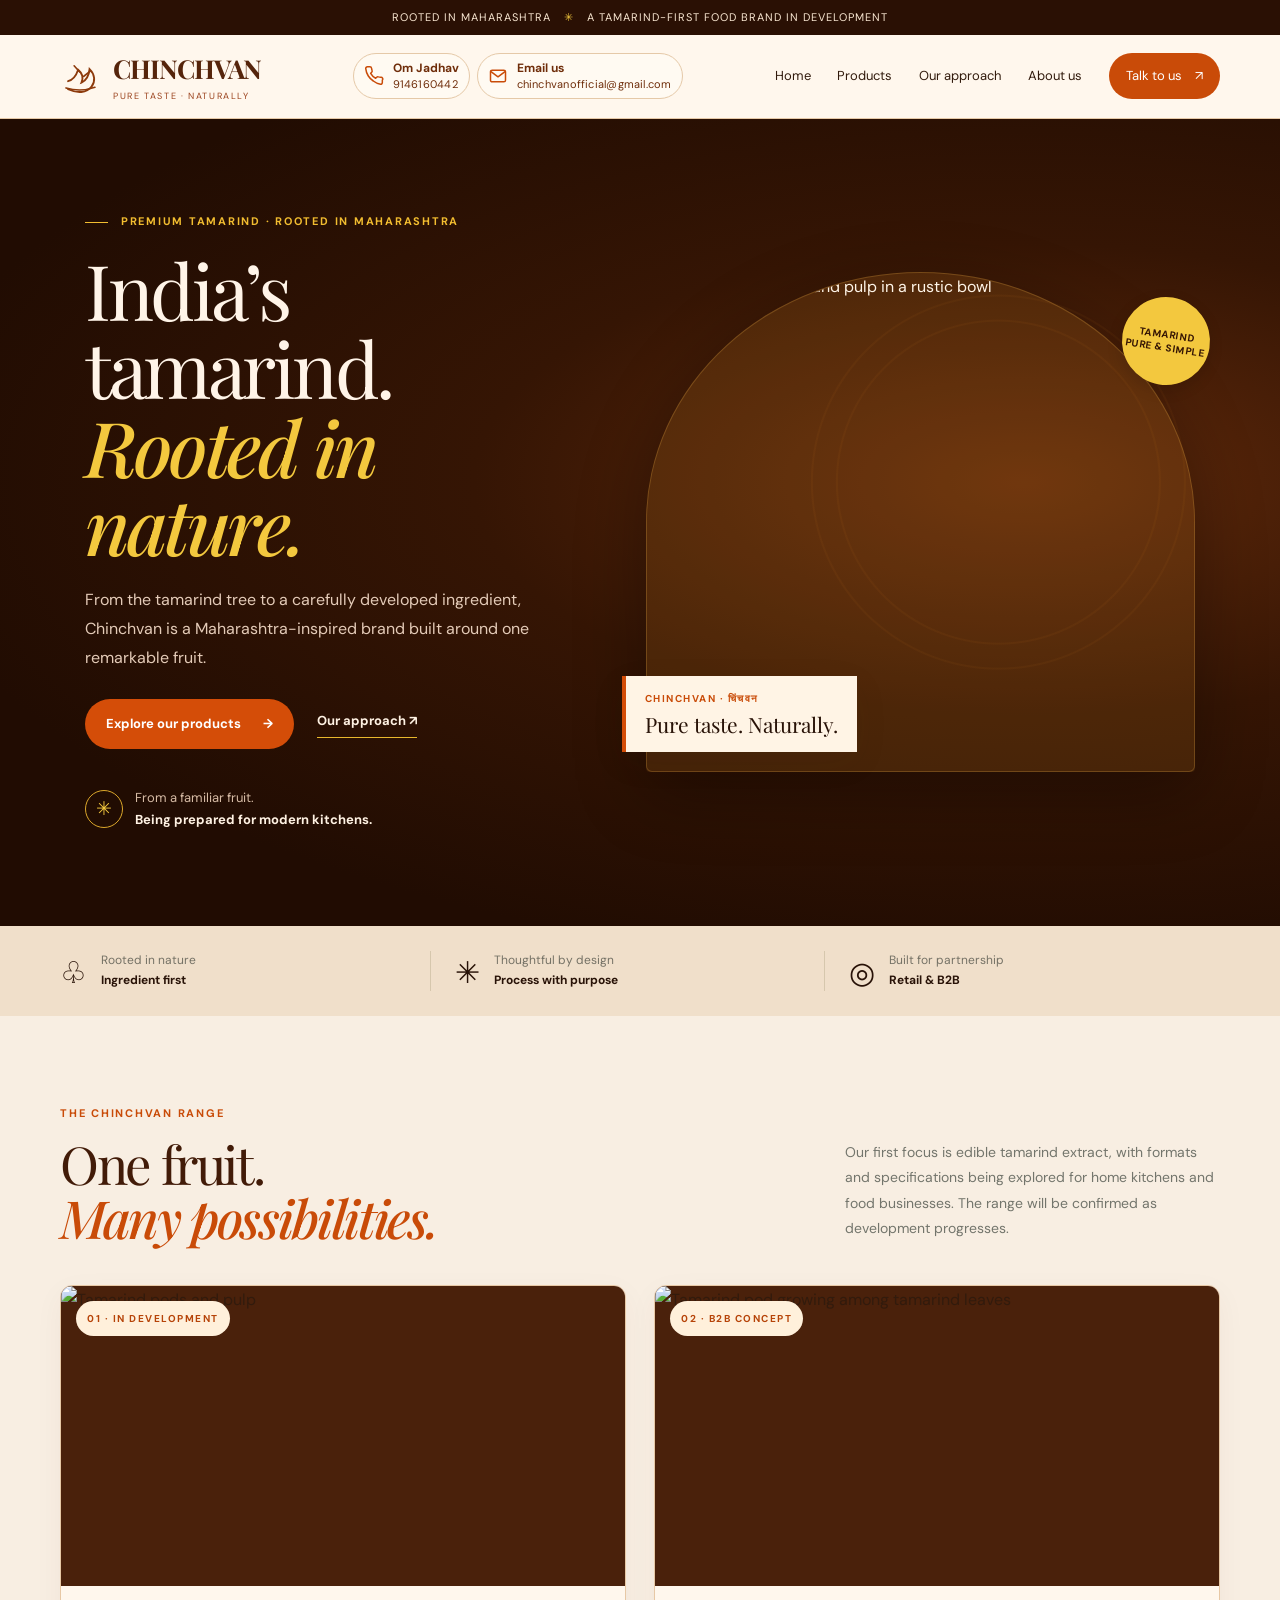
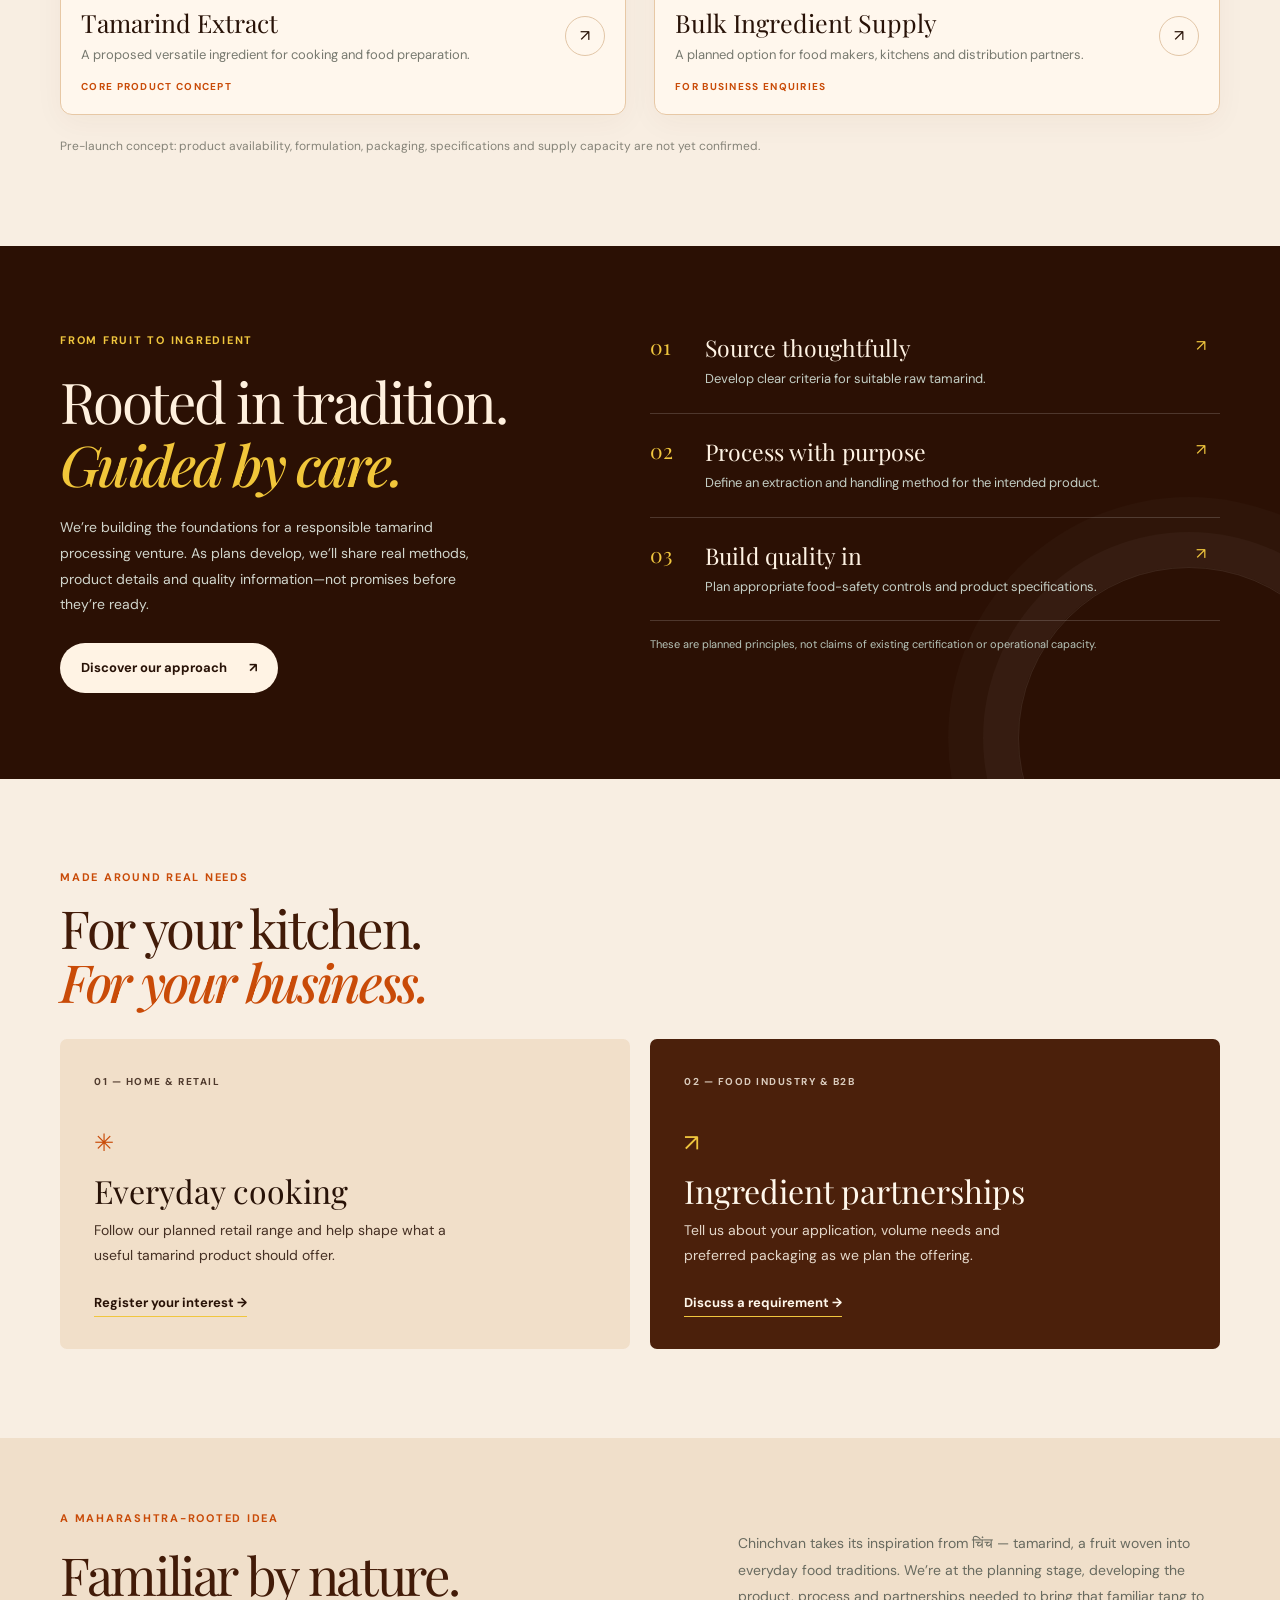
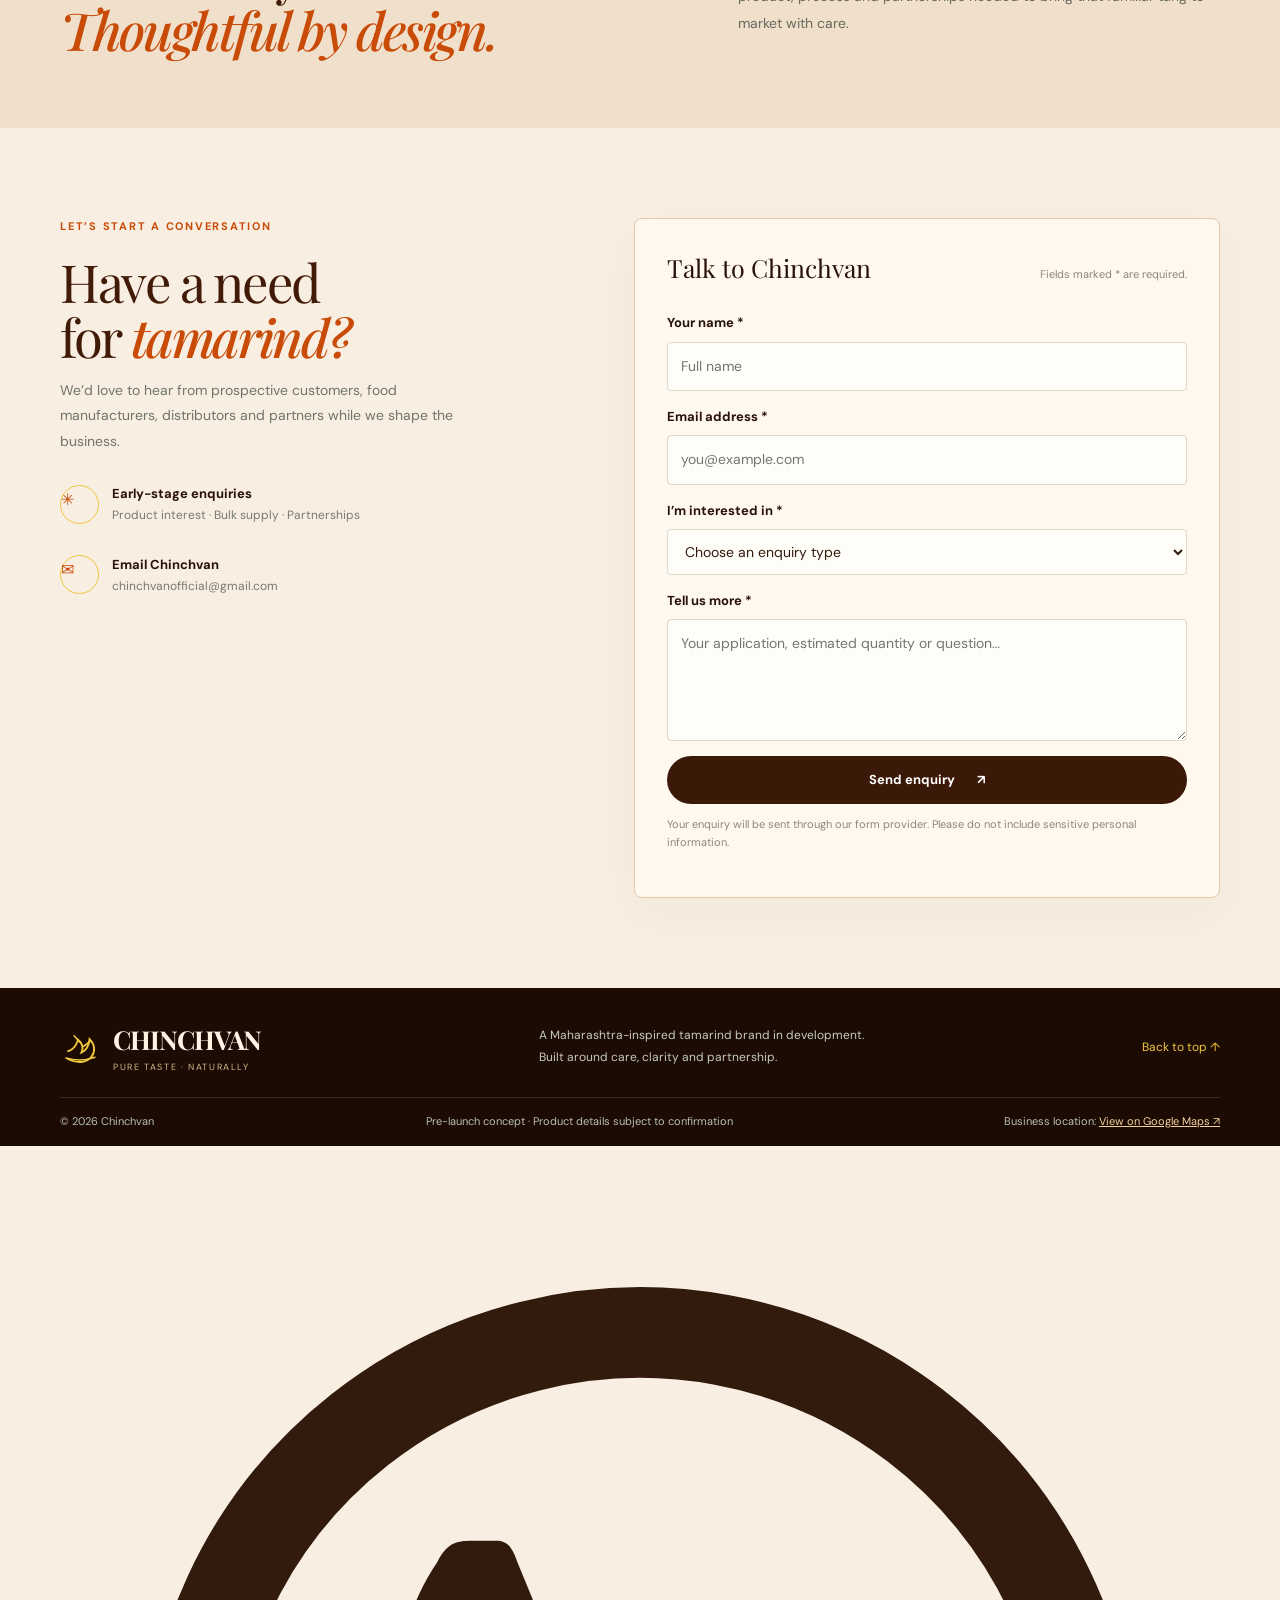
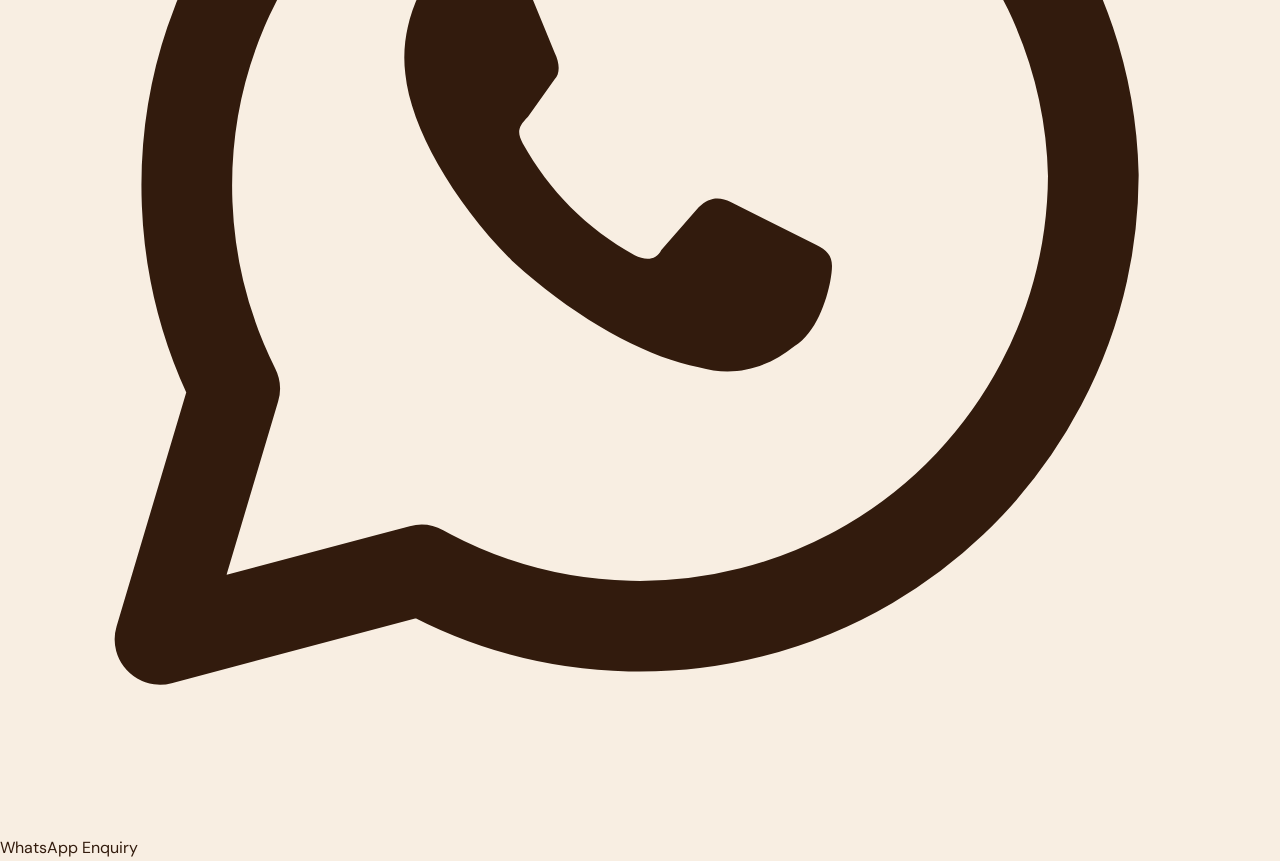
==== commit 47101d72: "Add WhatsApp enquiry button and clarify business location" ====
--- a/index.html
+++ b/index.html
@@ -13,4 +13,4 @@
 <section class="section section-wrap audience-section"><div class="section-heading"><div><p class="eyebrow">MADE AROUND REAL NEEDS</p><h2>For your kitchen.<br><em>For your business.</em></h2></div></div><div class="audience-grid"><article class="audience-card audience-retail"><span class="audience-number">01 — HOME & RETAIL</span><div><span class="audience-icon">✳</span><h3>Everyday cooking</h3><p>Follow our planned retail range and help shape what a useful tamarind product should offer.</p><a href="contact.html" class="text-link">Register your interest →</a></div></article><article class="audience-card audience-business"><span class="audience-number">02 — FOOD INDUSTRY & B2B</span><div><span class="audience-icon">↗</span><h3>Ingredient partnerships</h3><p>Tell us about your application, volume needs and preferred packaging as we plan the offering.</p><a href="contact.html#wholesale" class="text-link text-link-light">Discuss a requirement →</a></div></article></div></section>
 <section class="about-band"><div class="section-wrap about-layout"><div><p class="eyebrow">A MAHARASHTRA-ROOTED IDEA</p><h2>Familiar by nature.<br><em>Thoughtful by design.</em></h2></div><p>Chinchvan takes its inspiration from चिंच — tamarind, a fruit woven into everyday food traditions. We’re at the planning stage, developing the product, process and partnerships needed to bring that familiar tang to market with care.</p></div></section>
 <section class="section section-wrap contact-section"><div class="contact-copy"><p class="eyebrow">LET’S START A CONVERSATION</p><h2>Have a need<br>for <em>tamarind?</em></h2><p>We’d love to hear from prospective customers, food manufacturers, distributors and partners while we shape the business.</p><div class="contact-detail"><span class="contact-icon">✳</span><div><strong>Early-stage enquiries</strong><span>Product interest · Bulk supply · Partnerships</span></div></div><div class="contact-detail"><span class="contact-icon">✉</span><div><strong>Email Chinchvan</strong><span><a href="mailto:chinchvanofficial@gmail.com">chinchvanofficial@gmail.com</a></span></div></div></div><form class="enquiry-form" id="enquiry-form" action="https://formspree.io/f/mbgdwbww" method="POST"><div class="form-heading"><h3>Talk to Chinchvan</h3><p>Fields marked * are required.</p></div><div class="field-row"><label for="name">Your name *</label><input id="name" name="name" autocomplete="name" required maxlength="100" placeholder="Full name"></div><div class="field-row"><label for="email">Email address *</label><input id="email" name="email" type="email" autocomplete="email" required maxlength="254" placeholder="you@example.com"></div><div class="field-row"><label for="enquiry-type">I’m interested in *</label><select id="enquiry-type" name="enquiryType" required><option value="">Choose an enquiry type</option><option>Retail product updates</option><option>Bulk / wholesale supply</option><option>Distribution partnership</option><option>Other collaboration</option></select></div><div class="field-row"><label for="message">Tell us more *</label><textarea id="message" name="message" rows="4" required maxlength="2000" placeholder="Your application, estimated quantity or question…"></textarea></div><button class="button button-dark form-submit" type="submit">Send enquiry <span aria-hidden="true">↗</span></button><p class="form-note">Your enquiry will be sent through our form provider. Please do not include sensitive personal information.</p><p class="form-status" id="form-status" role="status" aria-live="polite"></p></form></section>
-</main><footer class="site-footer"><div class="footer-main section-wrap"><a class="brand brand-footer" href="index.html"><span class="brand-mark" aria-hidden="true"><svg viewBox="0 0 64 64"><path d="M12 39c8-2 12-8 15-17 6 5 8 12 5 19 7-3 11-10 12-20 8 8 9 18 3 26-7 10-22 10-35 4" fill="none" stroke="currentColor" stroke-width="2.8" stroke-linecap="round"/><path d="M9 49c13 4 29 4 43-1M29 25l-8-9m14 16 10-8" fill="none" stroke="currentColor" stroke-width="2.4" stroke-linecap="round"/></svg></span><span class="brand-copy"><strong>CHINCHVAN</strong><small>PURE TASTE · NATURALLY</small></span></a><p>A Maharashtra-inspired tamarind brand in development.<br>Built around care, clarity and partnership.</p><a href="#home" class="back-top">Back to top ↑</a></div><div class="footer-bottom section-wrap"><span>© <span id="year"></span> Chinchvan</span><span>Pre-launch concept · Product details subject to confirmation</span><span class="footer-location">Planned processing plant location: <a href="https://maps.app.goo.gl/dBWkEn4kWR463iwU6" target="_blank" rel="noopener noreferrer">View on Google Maps ↗</a></span></div></footer></body></html>+</main><footer class="site-footer"><div class="footer-main section-wrap"><a class="brand brand-footer" href="index.html"><span class="brand-mark" aria-hidden="true"><svg viewBox="0 0 64 64"><path d="M12 39c8-2 12-8 15-17 6 5 8 12 5 19 7-3 11-10 12-20 8 8 9 18 3 26-7 10-22 10-35 4" fill="none" stroke="currentColor" stroke-width="2.8" stroke-linecap="round"/><path d="M9 49c13 4 29 4 43-1M29 25l-8-9m14 16 10-8" fill="none" stroke="currentColor" stroke-width="2.4" stroke-linecap="round"/></svg></span><span class="brand-copy"><strong>CHINCHVAN</strong><small>PURE TASTE · NATURALLY</small></span></a><p>A Maharashtra-inspired tamarind brand in development.<br>Built around care, clarity and partnership.</p><a href="#home" class="back-top">Back to top ↑</a></div><div class="footer-bottom section-wrap"><span>© <span id="year"></span> Chinchvan</span><span>Pre-launch concept · Product details subject to confirmation</span><span class="footer-location">Business location: <a href="https://maps.app.goo.gl/dBWkEn4kWR463iwU6" target="_blank" rel="noopener noreferrer">View on Google Maps ↗</a></span></div></footer><a class="whatsapp-float" href="https://wa.me/919146160442?text=Hello%20Chinchvan%2C%20I%27m%20interested%20in%20your%20tamarind%20products%20and%20business." target="_blank" rel="noopener noreferrer" aria-label="Enquire with Chinchvan on WhatsApp"><svg viewBox="0 0 24 24" aria-hidden="true"><path d="M20.5 11.8a8.5 8.5 0 0 1-12.6 7.4L3 20.5l1.4-4.7A8.5 8.5 0 1 1 20.5 11.8Z" fill="none" stroke="currentColor" stroke-width="1.7" stroke-linejoin="round"/><path d="M8.2 7.8c.2-.4.4-.4.7-.4h.4c.2 0 .3.1.4.4l.7 1.7c.1.2.1.4 0 .5l-.5.7c-.2.2-.2.3-.1.5.5.9 1.2 1.6 2.1 2.1.2.1.4.1.5-.1l.7-.8c.2-.2.4-.2.6-.1l1.6.8c.2.1.3.2.3.4 0 .3-.2 1.2-.7 1.5-.5.4-1.1.6-1.8.4-1-.2-2.3-.9-3.5-2-1.1-1.1-1.9-2.5-2-3.5-.1-.8.2-1.5.6-2.1Z" fill="currentColor"/></svg><span>WhatsApp Enquiry</span></a></body></html>
--- a/styles.css
+++ b/styles.css
@@ -232,3 +232,37 @@
 @media(max-width:1000px){.header-contact{gap:6px;padding:7px 8px}.header-contact strong{font-size:11px}.header-contact small{font-size:10px}.site-header{gap:12px}}
 @media(max-width:800px){.header-contact{margin-left:auto;margin-right:5px;padding:6px 8px}.header-contact svg{width:18px;height:18px}.header-contact strong{font-size:10px}.header-contact small{font-size:9px}.site-header{gap:7px}}
 @media(max-width:420px){.header-contact{gap:5px;padding:6px;border-radius:22px}.header-contact svg{width:16px;height:16px}.header-contact strong{font-size:9px}.header-contact small{font-size:8px}.menu-toggle{padding:5px;min-width:38px}}
+
+
+/* Official phone and email contacts in the site header */
+.header-contacts{display:flex;align-items:center;gap:7px;flex-shrink:0}
+.header-email{max-width:220px}
+.header-email small{white-space:nowrap}
+@media(max-width:1000px){.header-contacts{gap:5px}.header-email{max-width:190px}.header-email small{font-size:9px}}
+@media(max-width:800px){.header-contacts{gap:4px}.header-contact{margin-left:0;margin-right:0}.header-email{max-width:155px}.header-email small{font-size:8px}}
+@media(max-width:520px){.header-contacts{gap:3px}.header-contact{gap:4px;padding:6px}.header-contact svg{width:15px;height:15px}.header-contact strong{font-size:8px}.header-contact small{font-size:7px}.header-email{max-width:112px}.header-email small{max-width:82px;overflow:hidden;text-overflow:ellipsis}}
+@media(max-width:380px){.header-email{max-width:38px;justify-content:center}.header-email span{display:none}.header-contact:not(.header-email) span{display:none}}
+
+
+/* Keep the complete official email address visible on phones */
+@media(max-width:800px){
+  .site-header{flex-wrap:wrap}
+  .header-contacts{order:3;flex:0 0 100%;width:100%;justify-content:center;margin:4px 0 0}
+  .header-contact{padding:7px 10px;gap:7px}
+  .header-contact strong{font-size:10px}
+  .header-contact small{font-size:9px}
+  .header-email{max-width:none;flex:1;min-width:0}
+  .header-email small{font-size:clamp(7px,2.5vw,10px);overflow:visible;text-overflow:clip;white-space:nowrap;letter-spacing:0}
+  .header-contact:not(.header-email) span{display:grid}
+  .header-email span{display:grid;min-width:0}
+}
+@media(max-width:380px){
+  .header-contacts{gap:5px}
+  .header-contact{padding:7px 6px}
+  .header-contact svg{width:16px;height:16px}
+  .header-contact strong{font-size:9px}
+  .header-contact small{font-size:clamp(6px,2.15vw,8px)}
+  .header-email{max-width:none;justify-content:flex-start}
+  .header-email span{display:grid}
+  .header-contact:not(.header-email) span{display:grid}
+}
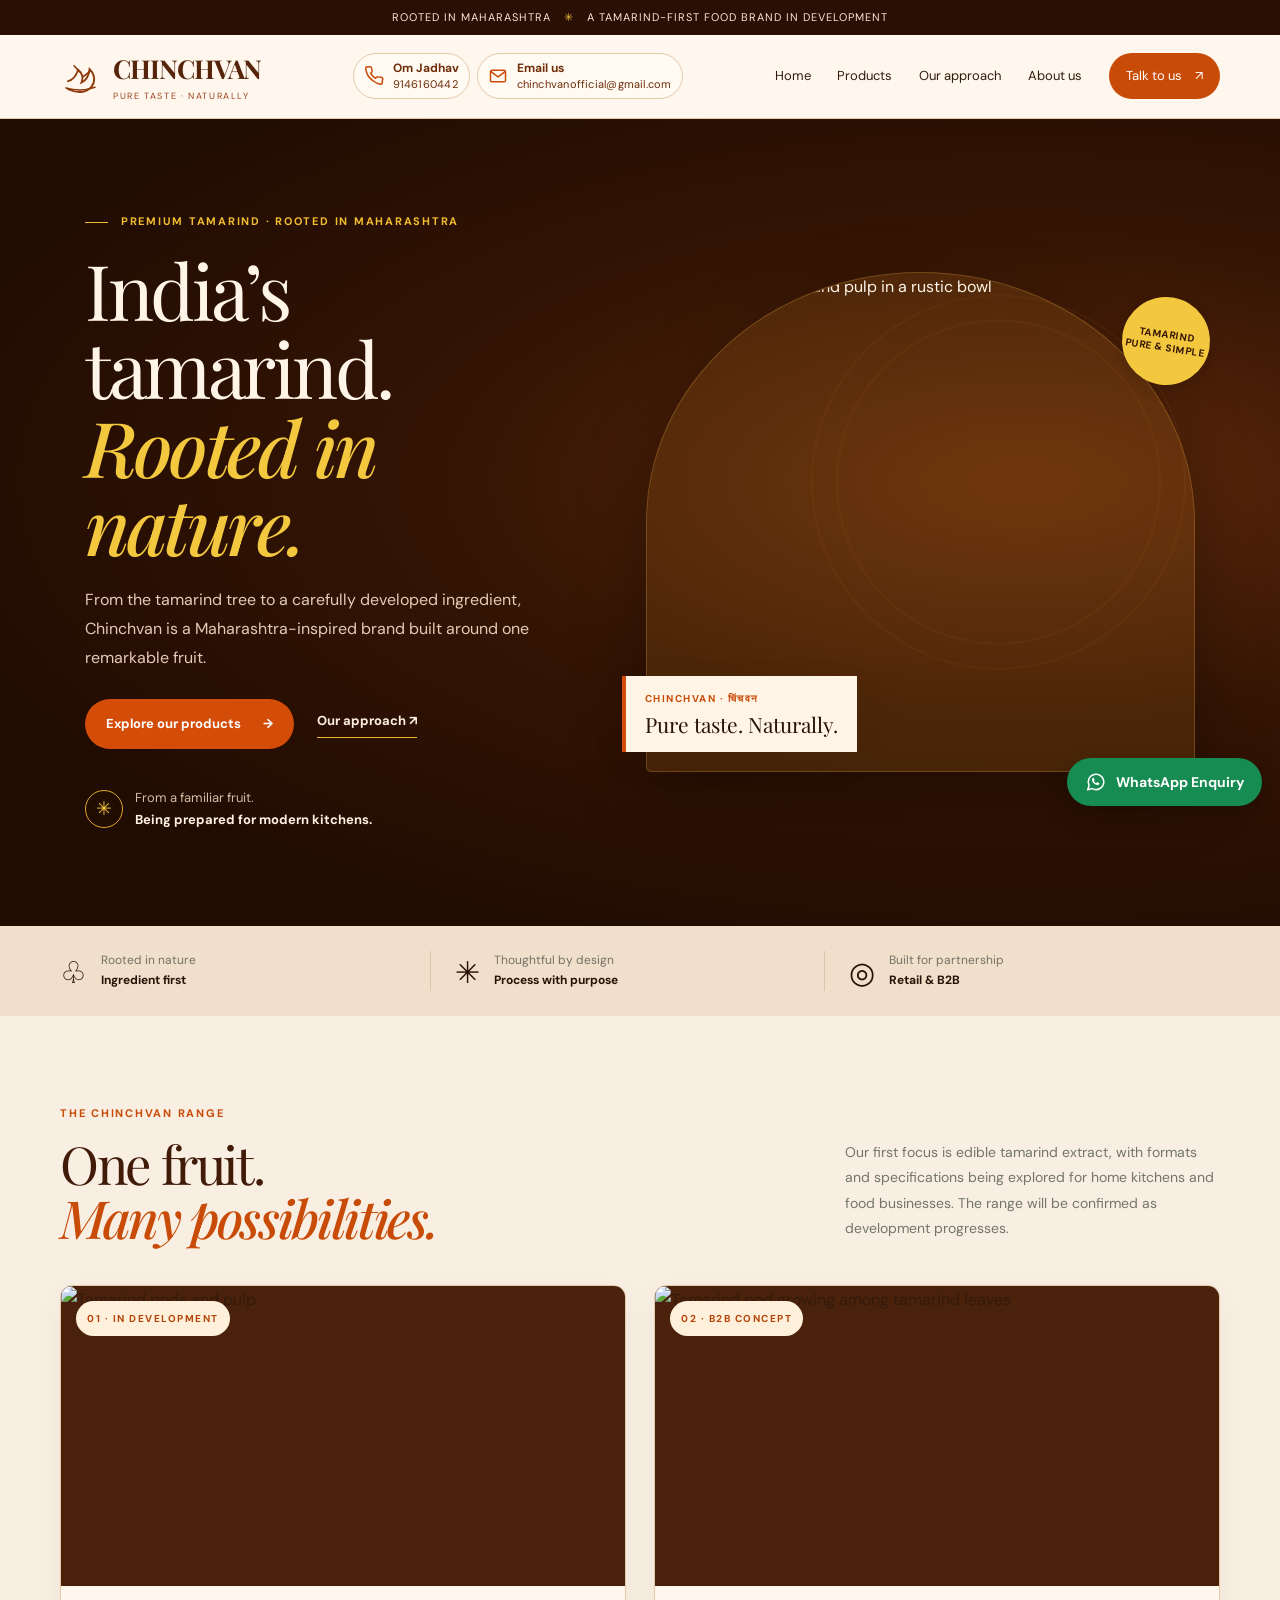
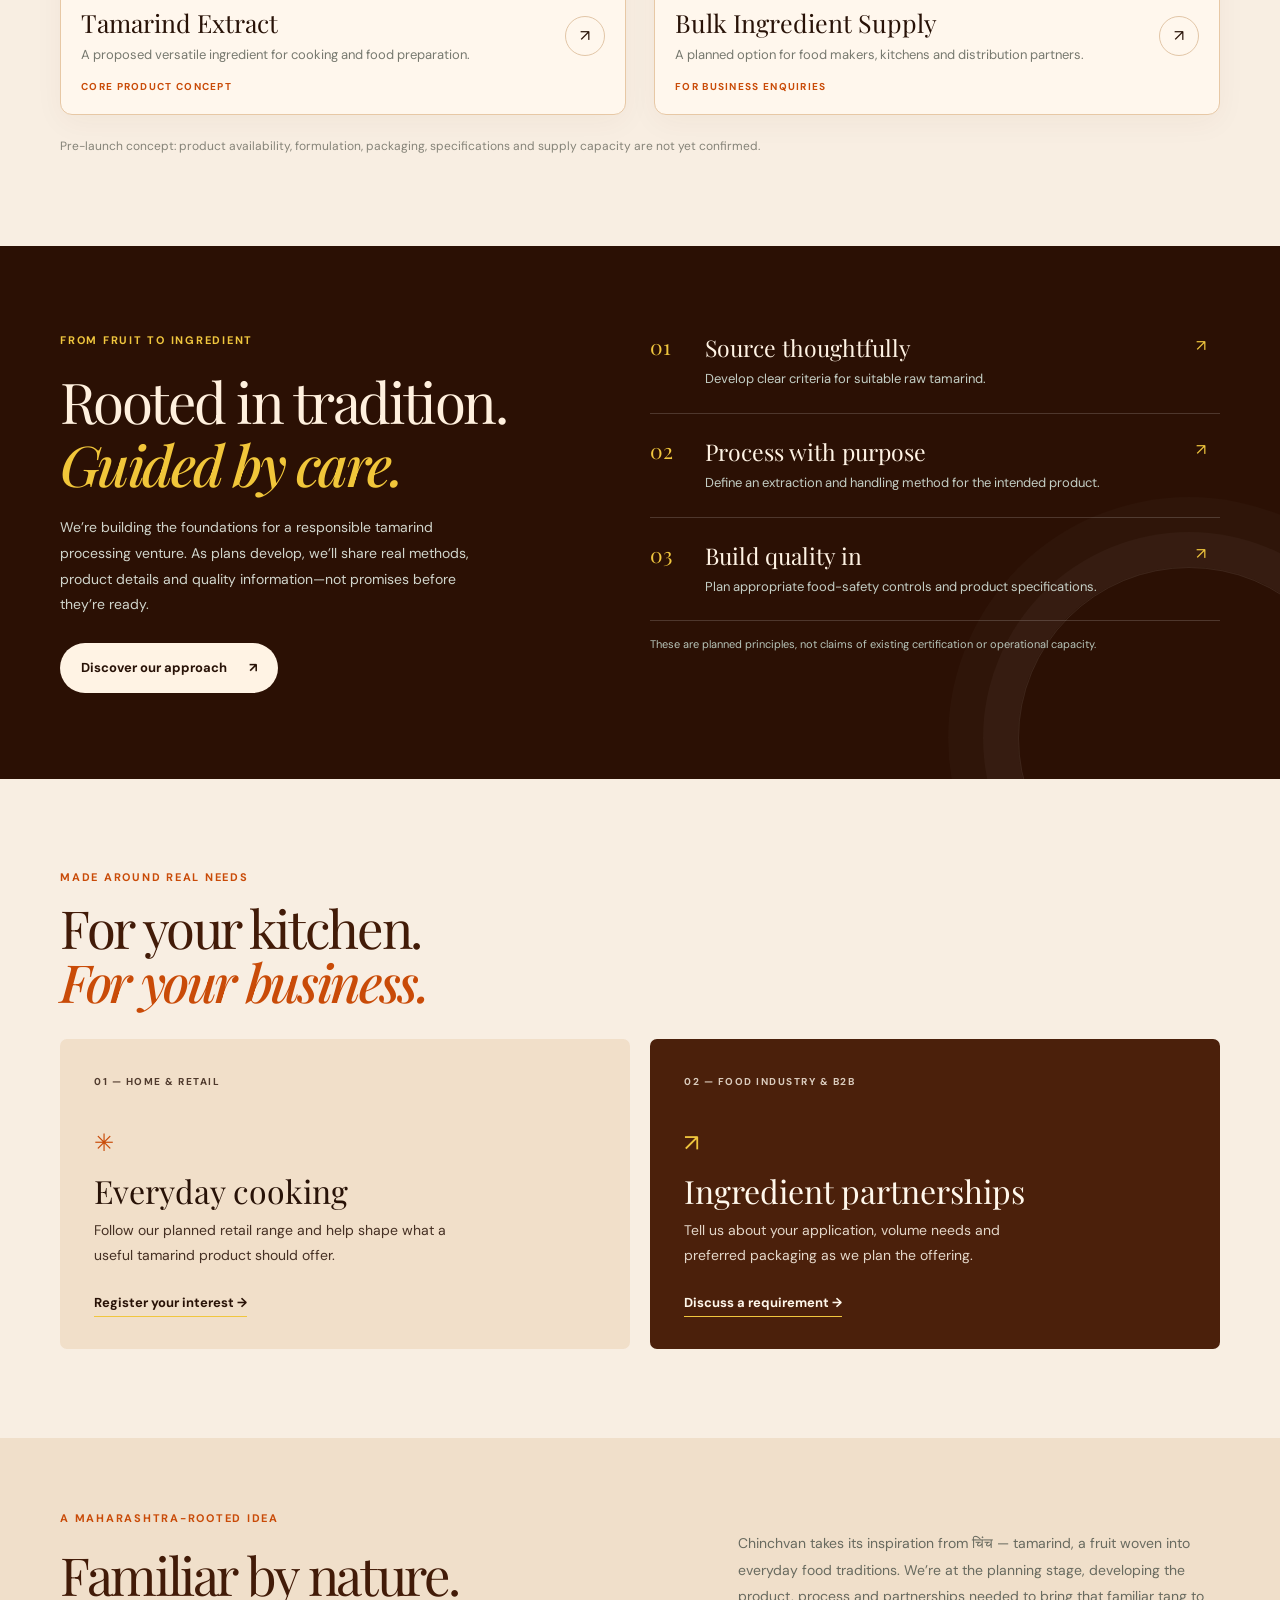
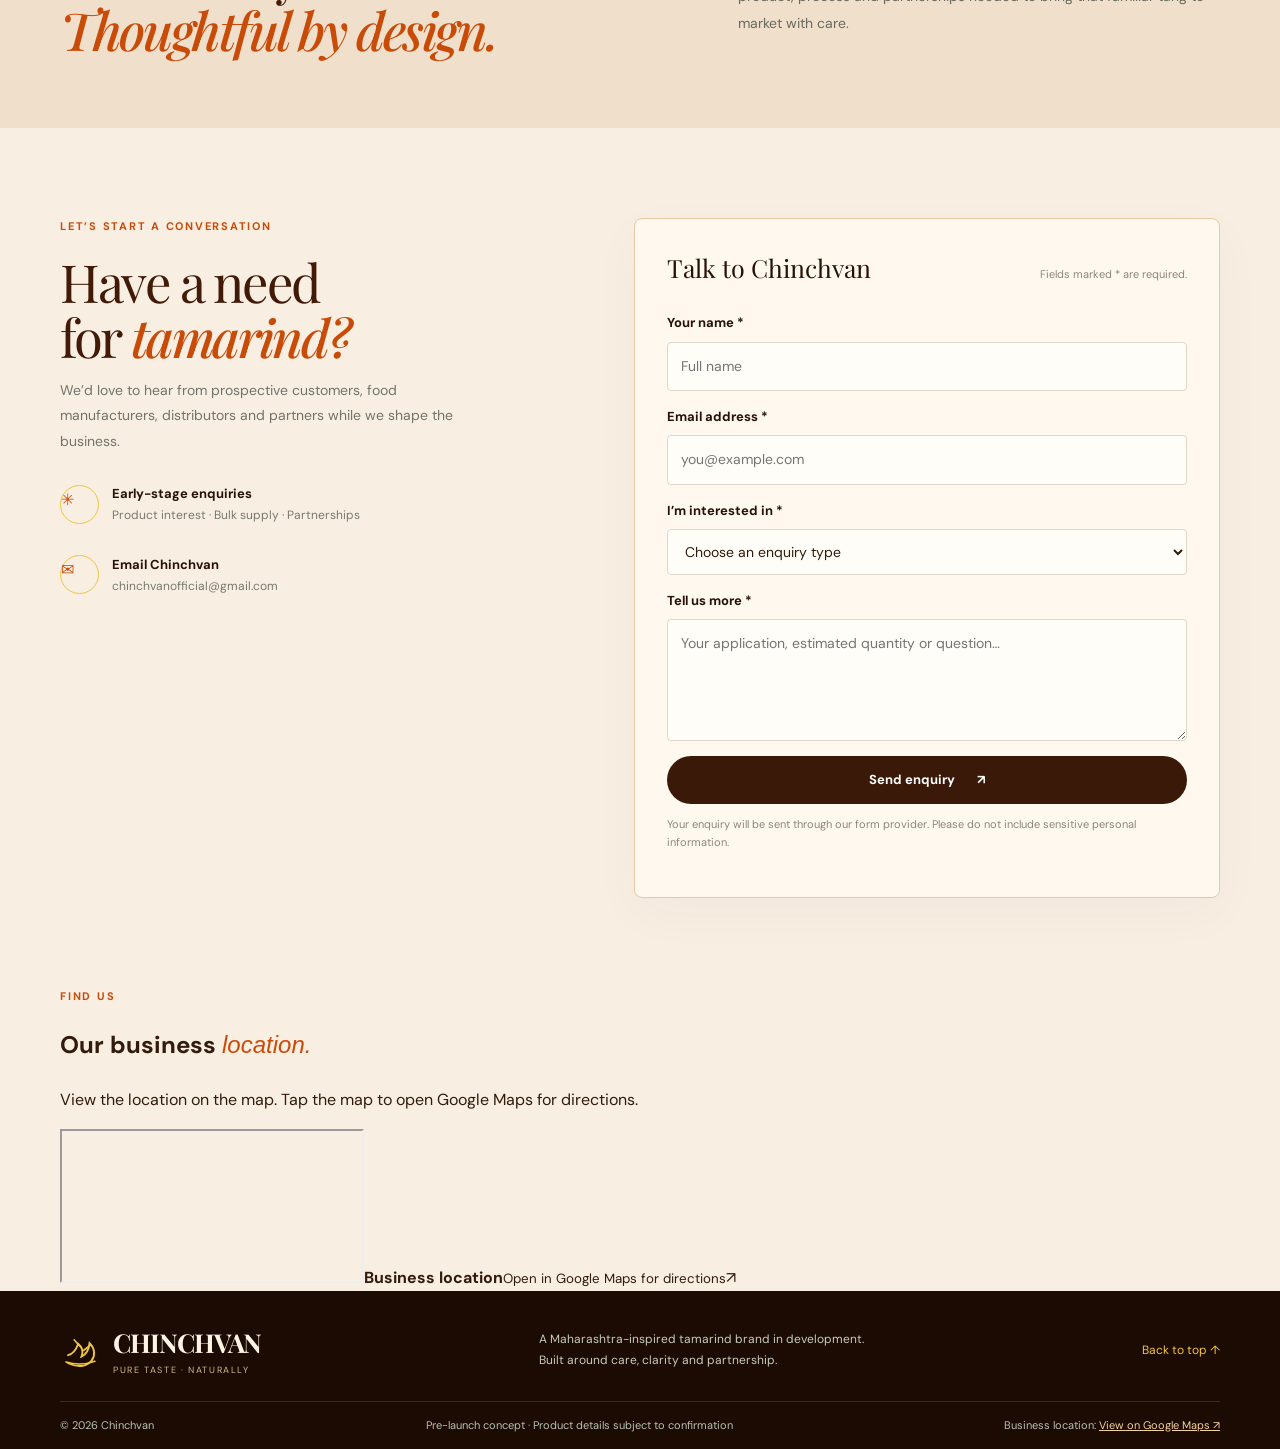
==== commit d464357a: "Add satellite map location section at page end" ====
--- a/index.html
+++ b/index.html
@@ -13,4 +13,4 @@
 <section class="section section-wrap audience-section"><div class="section-heading"><div><p class="eyebrow">MADE AROUND REAL NEEDS</p><h2>For your kitchen.<br><em>For your business.</em></h2></div></div><div class="audience-grid"><article class="audience-card audience-retail"><span class="audience-number">01 — HOME & RETAIL</span><div><span class="audience-icon">✳</span><h3>Everyday cooking</h3><p>Follow our planned retail range and help shape what a useful tamarind product should offer.</p><a href="contact.html" class="text-link">Register your interest →</a></div></article><article class="audience-card audience-business"><span class="audience-number">02 — FOOD INDUSTRY & B2B</span><div><span class="audience-icon">↗</span><h3>Ingredient partnerships</h3><p>Tell us about your application, volume needs and preferred packaging as we plan the offering.</p><a href="contact.html#wholesale" class="text-link text-link-light">Discuss a requirement →</a></div></article></div></section>
 <section class="about-band"><div class="section-wrap about-layout"><div><p class="eyebrow">A MAHARASHTRA-ROOTED IDEA</p><h2>Familiar by nature.<br><em>Thoughtful by design.</em></h2></div><p>Chinchvan takes its inspiration from चिंच — tamarind, a fruit woven into everyday food traditions. We’re at the planning stage, developing the product, process and partnerships needed to bring that familiar tang to market with care.</p></div></section>
 <section class="section section-wrap contact-section"><div class="contact-copy"><p class="eyebrow">LET’S START A CONVERSATION</p><h2>Have a need<br>for <em>tamarind?</em></h2><p>We’d love to hear from prospective customers, food manufacturers, distributors and partners while we shape the business.</p><div class="contact-detail"><span class="contact-icon">✳</span><div><strong>Early-stage enquiries</strong><span>Product interest · Bulk supply · Partnerships</span></div></div><div class="contact-detail"><span class="contact-icon">✉</span><div><strong>Email Chinchvan</strong><span><a href="mailto:chinchvanofficial@gmail.com">chinchvanofficial@gmail.com</a></span></div></div></div><form class="enquiry-form" id="enquiry-form" action="https://formspree.io/f/mbgdwbww" method="POST"><div class="form-heading"><h3>Talk to Chinchvan</h3><p>Fields marked * are required.</p></div><div class="field-row"><label for="name">Your name *</label><input id="name" name="name" autocomplete="name" required maxlength="100" placeholder="Full name"></div><div class="field-row"><label for="email">Email address *</label><input id="email" name="email" type="email" autocomplete="email" required maxlength="254" placeholder="you@example.com"></div><div class="field-row"><label for="enquiry-type">I’m interested in *</label><select id="enquiry-type" name="enquiryType" required><option value="">Choose an enquiry type</option><option>Retail product updates</option><option>Bulk / wholesale supply</option><option>Distribution partnership</option><option>Other collaboration</option></select></div><div class="field-row"><label for="message">Tell us more *</label><textarea id="message" name="message" rows="4" required maxlength="2000" placeholder="Your application, estimated quantity or question…"></textarea></div><button class="button button-dark form-submit" type="submit">Send enquiry <span aria-hidden="true">↗</span></button><p class="form-note">Your enquiry will be sent through our form provider. Please do not include sensitive personal information.</p><p class="form-status" id="form-status" role="status" aria-live="polite"></p></form></section>
-</main><footer class="site-footer"><div class="footer-main section-wrap"><a class="brand brand-footer" href="index.html"><span class="brand-mark" aria-hidden="true"><svg viewBox="0 0 64 64"><path d="M12 39c8-2 12-8 15-17 6 5 8 12 5 19 7-3 11-10 12-20 8 8 9 18 3 26-7 10-22 10-35 4" fill="none" stroke="currentColor" stroke-width="2.8" stroke-linecap="round"/><path d="M9 49c13 4 29 4 43-1M29 25l-8-9m14 16 10-8" fill="none" stroke="currentColor" stroke-width="2.4" stroke-linecap="round"/></svg></span><span class="brand-copy"><strong>CHINCHVAN</strong><small>PURE TASTE · NATURALLY</small></span></a><p>A Maharashtra-inspired tamarind brand in development.<br>Built around care, clarity and partnership.</p><a href="#home" class="back-top">Back to top ↑</a></div><div class="footer-bottom section-wrap"><span>© <span id="year"></span> Chinchvan</span><span>Pre-launch concept · Product details subject to confirmation</span><span class="footer-location">Business location: <a href="https://maps.app.goo.gl/dBWkEn4kWR463iwU6" target="_blank" rel="noopener noreferrer">View on Google Maps ↗</a></span></div></footer><a class="whatsapp-float" href="https://wa.me/919146160442?text=Hello%20Chinchvan%2C%20I%27m%20interested%20in%20your%20tamarind%20products%20and%20business." target="_blank" rel="noopener noreferrer" aria-label="Enquire with Chinchvan on WhatsApp"><svg viewBox="0 0 24 24" aria-hidden="true"><path d="M20.5 11.8a8.5 8.5 0 0 1-12.6 7.4L3 20.5l1.4-4.7A8.5 8.5 0 1 1 20.5 11.8Z" fill="none" stroke="currentColor" stroke-width="1.7" stroke-linejoin="round"/><path d="M8.2 7.8c.2-.4.4-.4.7-.4h.4c.2 0 .3.1.4.4l.7 1.7c.1.2.1.4 0 .5l-.5.7c-.2.2-.2.3-.1.5.5.9 1.2 1.6 2.1 2.1.2.1.4.1.5-.1l.7-.8c.2-.2.4-.2.6-.1l1.6.8c.2.1.3.2.3.4 0 .3-.2 1.2-.7 1.5-.5.4-1.1.6-1.8.4-1-.2-2.3-.9-3.5-2-1.1-1.1-1.9-2.5-2-3.5-.1-.8.2-1.5.6-2.1Z" fill="currentColor"/></svg><span>WhatsApp Enquiry</span></a></body></html>+</main><section class="location-section section-wrap" id="business-location"><div class="location-heading"><p class="eyebrow">FIND US</p><h2>Our business <em>location.</em></h2><p>View the location on the map. Tap the map to open Google Maps for directions.</p></div><a class="location-map-link" href="https://maps.app.goo.gl/dBWkEn4kWR463iwU6" target="_blank" rel="noopener noreferrer" aria-label="Open Chinchvan business location in Google Maps"><iframe title="Satellite map showing Om Tamarind processing plant location" src="https://maps.google.com/maps?q=Om%20Tamarind%20processing%20plant%20Pvt&t=k&z=16&output=embed" loading="lazy" referrerpolicy="no-referrer-when-downgrade"></iframe><span class="location-map-caption"><span><strong>Business location</strong><small>Open in Google Maps for directions</small></span><span aria-hidden="true">↗</span></span></a></section><footer class="site-footer"><div class="footer-main section-wrap"><a class="brand brand-footer" href="index.html"><span class="brand-mark" aria-hidden="true"><svg viewBox="0 0 64 64"><path d="M12 39c8-2 12-8 15-17 6 5 8 12 5 19 7-3 11-10 12-20 8 8 9 18 3 26-7 10-22 10-35 4" fill="none" stroke="currentColor" stroke-width="2.8" stroke-linecap="round"/><path d="M9 49c13 4 29 4 43-1M29 25l-8-9m14 16 10-8" fill="none" stroke="currentColor" stroke-width="2.4" stroke-linecap="round"/></svg></span><span class="brand-copy"><strong>CHINCHVAN</strong><small>PURE TASTE · NATURALLY</small></span></a><p>A Maharashtra-inspired tamarind brand in development.<br>Built around care, clarity and partnership.</p><a href="#home" class="back-top">Back to top ↑</a></div><div class="footer-bottom section-wrap"><span>© <span id="year"></span> Chinchvan</span><span>Pre-launch concept · Product details subject to confirmation</span><span class="footer-location">Business location: <a href="https://maps.app.goo.gl/dBWkEn4kWR463iwU6" target="_blank" rel="noopener noreferrer">View on Google Maps ↗</a></span></div></footer><a class="whatsapp-float" href="https://wa.me/919146160442?text=Hello%20Chinchvan%2C%20I%27m%20interested%20in%20your%20tamarind%20products%20and%20business." target="_blank" rel="noopener noreferrer" aria-label="Enquire with Chinchvan on WhatsApp"><svg viewBox="0 0 24 24" aria-hidden="true"><path d="M20.5 11.8a8.5 8.5 0 0 1-12.6 7.4L3 20.5l1.4-4.7A8.5 8.5 0 1 1 20.5 11.8Z" fill="none" stroke="currentColor" stroke-width="1.7" stroke-linejoin="round"/><path d="M8.2 7.8c.2-.4.4-.4.7-.4h.4c.2 0 .3.1.4.4l.7 1.7c.1.2.1.4 0 .5l-.5.7c-.2.2-.2.3-.1.5.5.9 1.2 1.6 2.1 2.1.2.1.4.1.5-.1l.7-.8c.2-.2.4-.2.6-.1l1.6.8c.2.1.3.2.3.4 0 .3-.2 1.2-.7 1.5-.5.4-1.1.6-1.8.4-1-.2-2.3-.9-3.5-2-1.1-1.1-1.9-2.5-2-3.5-.1-.8.2-1.5.6-2.1Z" fill="currentColor"/></svg><span>WhatsApp Enquiry</span></a></body></html>
--- a/styles.css
+++ b/styles.css
@@ -266,3 +266,16 @@
   .header-email span{display:grid}
   .header-contact:not(.header-email) span{display:grid}
 }
+
+
+/* Floating WhatsApp enquiry shortcut */
+.whatsapp-float{position:fixed;right:18px;bottom:20px;z-index:1000;display:inline-flex;align-items:center;justify-content:center;gap:9px;padding:13px 18px;border-radius:999px;background:#168b52;color:#fff;box-shadow:0 8px 24px rgba(0,0,0,.24);font-size:14px;font-weight:700;line-height:1;text-decoration:none;transition:transform .2s ease,background .2s ease}
+.whatsapp-float svg{width:22px;height:22px;flex-shrink:0}
+.whatsapp-float:hover{background:#106c40;transform:translateY(-2px)}
+.whatsapp-float:focus-visible{outline:3px solid #f4c76b;outline-offset:3px}
+@media(max-width:520px){.whatsapp-float{right:12px;bottom:14px;padding:12px 15px;font-size:13px}.whatsapp-float svg{width:21px;height:21px}}
+
+
+/* Keep WhatsApp enquiry above the Netlify deploy badge */
+.whatsapp-float{bottom:94px;z-index:2147483000}
+@media(max-width:520px){.whatsapp-float{bottom:88px;right:12px}}
